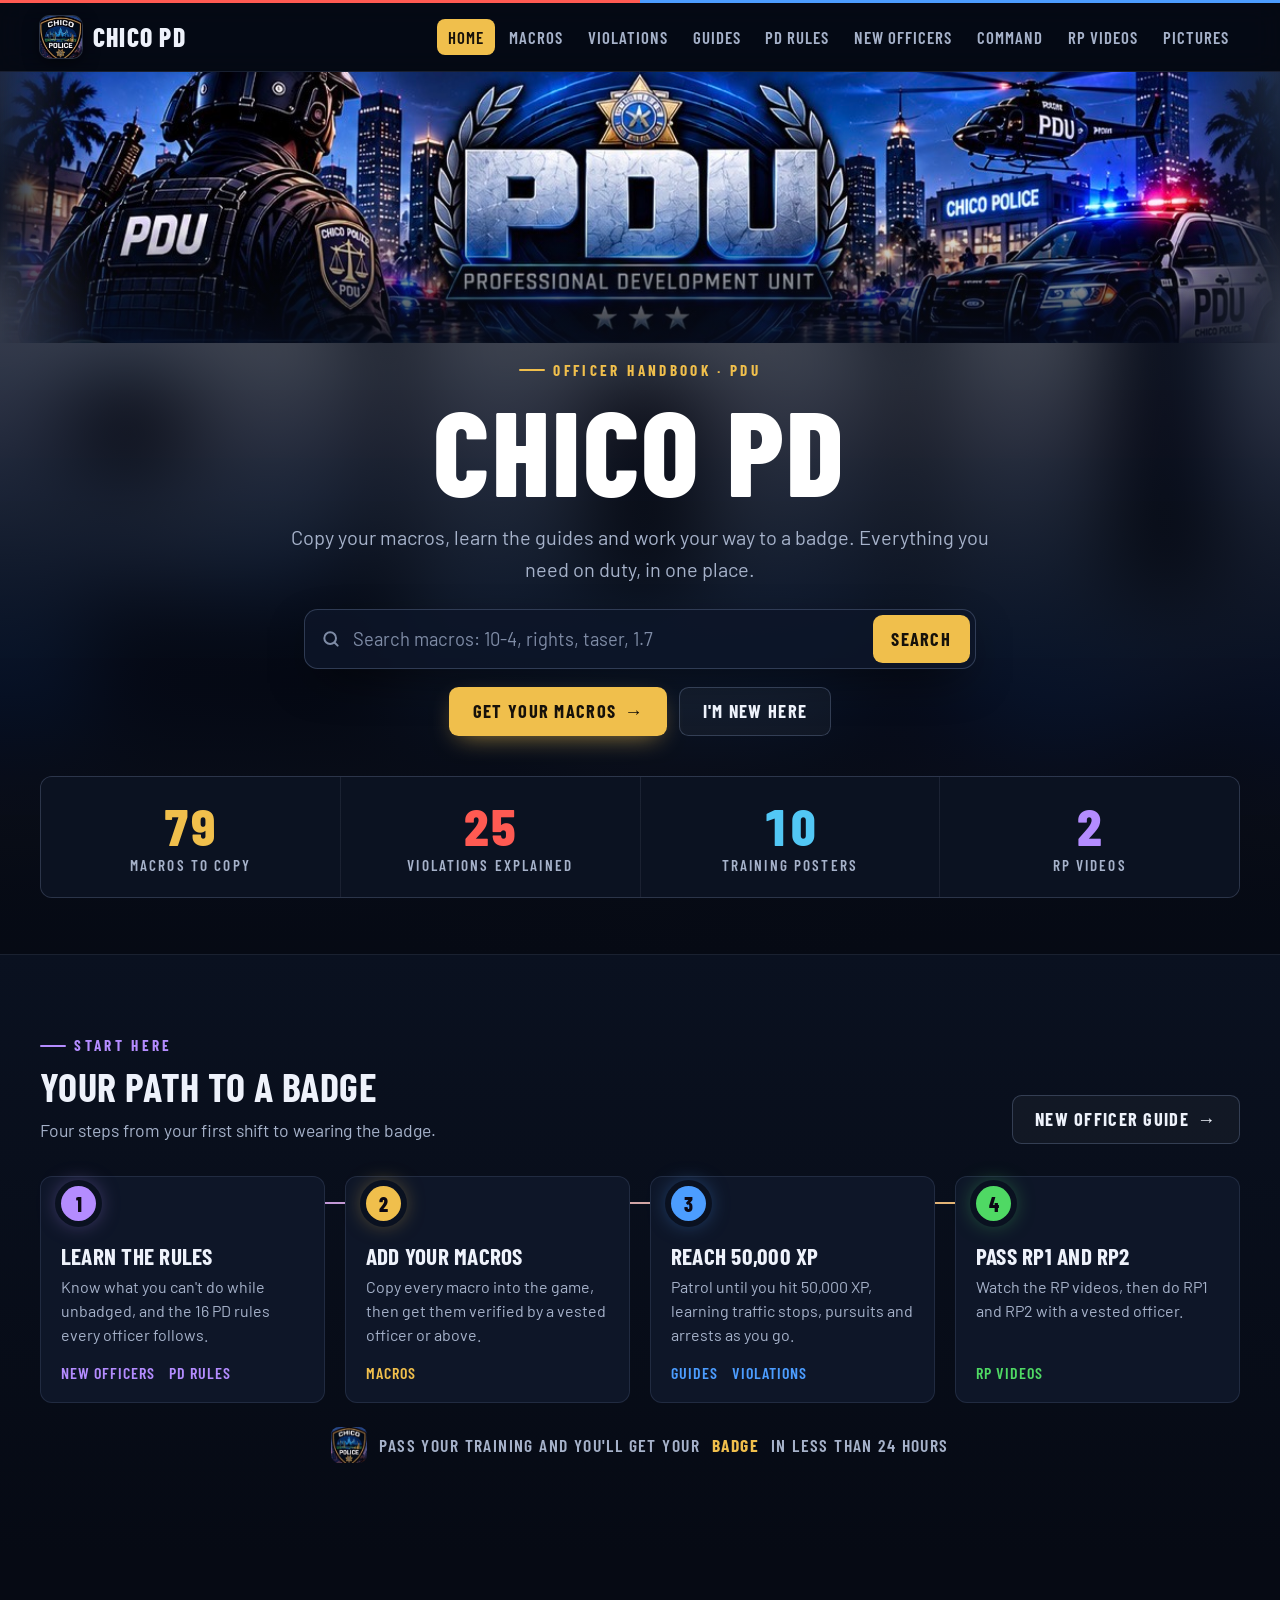
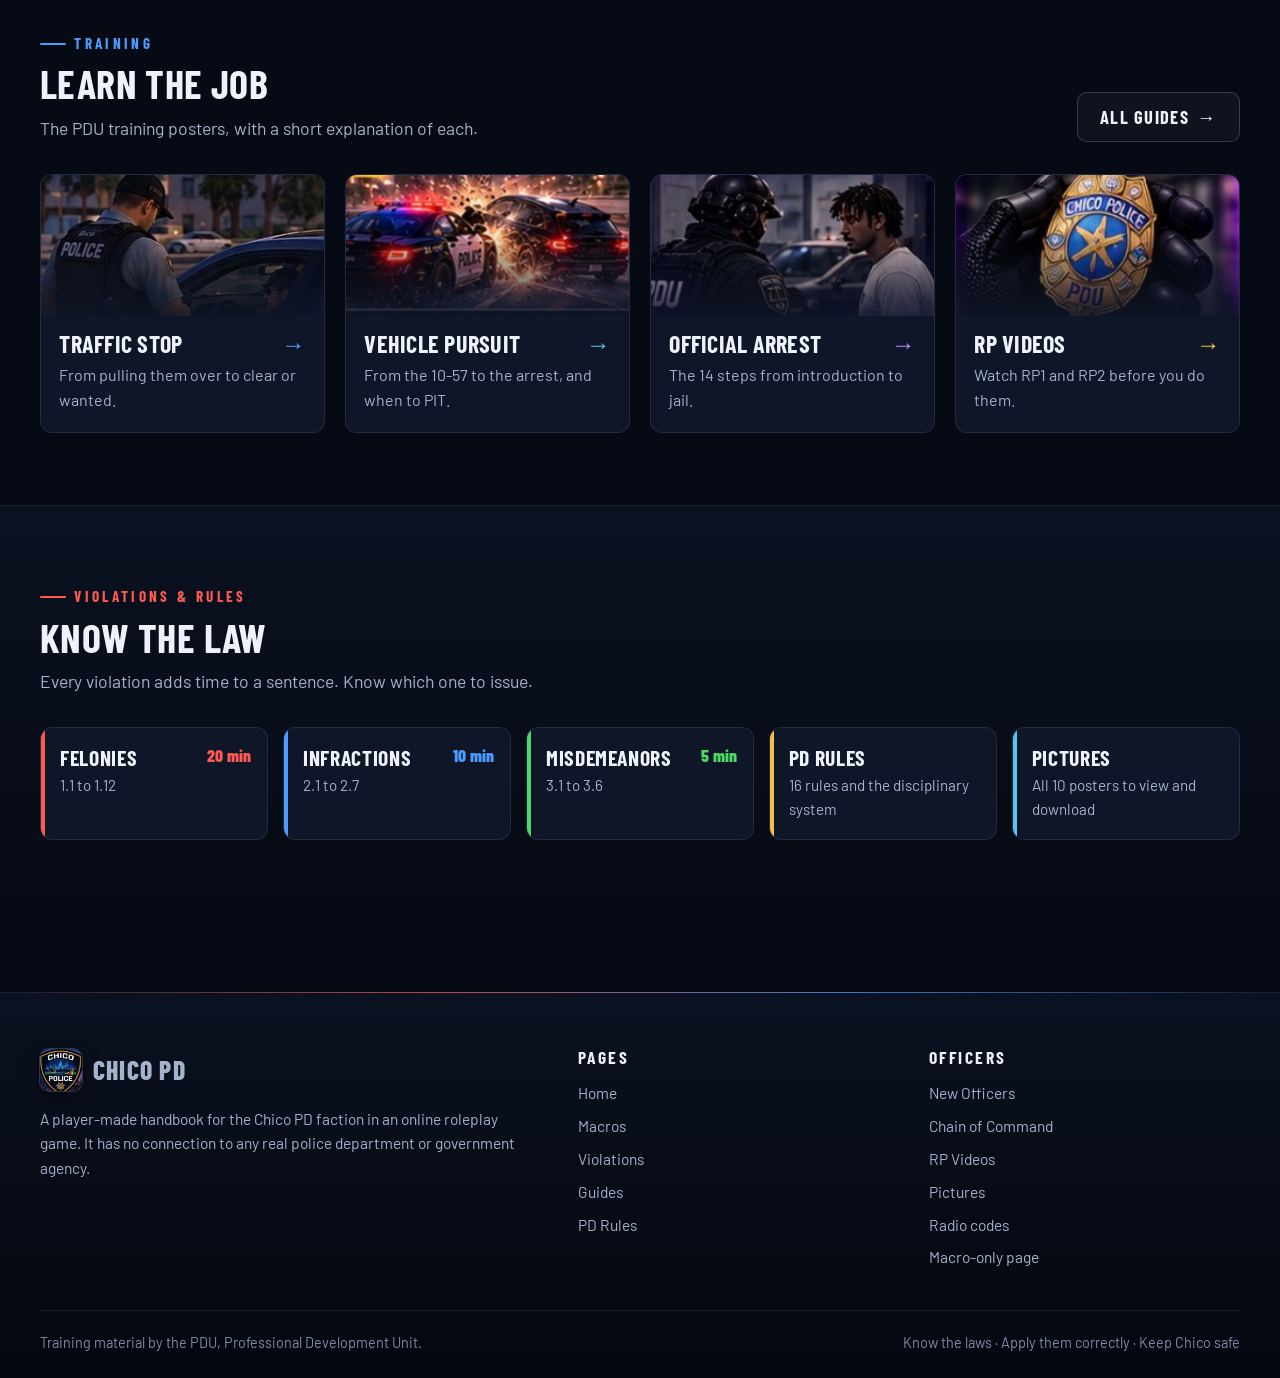
==== index.html @ 88c89824 "Remove totals box; version asset links" ====
<!doctype html>
<html lang="en">
<head>
<meta charset="utf-8">
<script>document.documentElement.className+=" js"</script>
<meta name="viewport" content="width=device-width,initial-scale=1,viewport-fit=cover">
<title>Chico PD</title>
<meta name="description" content="Macros, training posters and information for Chico PD roleplay officers.">
<meta name="theme-color" content="#070b16">
<link rel="icon" href="images/favicon.png">
<link rel="apple-touch-icon" href="images/apple-touch-icon.png">
<link rel="manifest" href="site.webmanifest">
<meta name="apple-mobile-web-app-title" content="Chico PD">
<meta name="format-detection" content="telephone=no">
<meta property="og:type" content="website">
<meta property="og:site_name" content="Chico PD">
<meta property="og:title" content="Chico PD">
<meta property="og:description" content="Macros, training posters and information for Chico PD roleplay officers.">
<meta property="og:url" content="https://chicopd123.github.io/">
<meta property="og:image" content="https://chicopd123.github.io/images/og.jpg">
<meta property="og:image:width" content="484">
<meta property="og:image:height" content="255">
<meta name="twitter:card" content="summary_large_image">
<link rel="preconnect" href="https://fonts.googleapis.com">
<link rel="preconnect" href="https://fonts.gstatic.com" crossorigin>
<link rel="stylesheet" href="https://fonts.googleapis.com/css2?family=Barlow+Condensed:wght@600;700;800&family=Barlow:wght@400;500;600&family=JetBrains+Mono:wght@500&display=swap">
<link rel="stylesheet" href="assets/style.css?v=202611250416">
</head>
<body>
<a class="skip" href="#main">Skip to content</a>
<header class="site-header">
  <div class="lightbar"></div>
  <div class="wrap header-row">
    <a class="brand" href="index.html"><img src="images/crops/badge.jpg" alt="" width="42" height="42">Chico PD</a>
    <button id="nav-toggle" type="button" aria-expanded="false" aria-controls="site-nav"><span class="burger" aria-hidden="true"></span>Menu</button>
    <nav id="site-nav" aria-label="Main"><a href="index.html" aria-current="page">Home</a><a href="macros.html">Macros</a><a href="violations.html">Violations</a><a href="guides.html">Guides</a><a href="rules.html">PD Rules</a><a href="new-officers.html">New Officers</a><a href="command.html">Command</a><a href="rp-videos.html">RP Videos</a><a href="gallery.html">Pictures</a></nav>
  </div>
</header>
<main id="main">
<section class="hero" aria-labelledby="hero-title">
  <div class="hero-ambient" aria-hidden="true"><img src="images/crops/hero.jpg" alt=""></div>
  <div class="hero-siren" aria-hidden="true"><span class="s-red"></span><span class="s-blue"></span></div>
  <div class="hero-banner"><img src="images/crops/hero.jpg" width="1206" height="255" alt="PDU, Professional Development Unit banner: an officer, a patrol car and the Chico Police station at night"></div>
  <div class="wrap hero-copy">
    <p class="eyebrow tone-gold">Officer handbook &middot; PDU</p>
    <h1 id="hero-title"><span class="shine">Chico PD</span></h1>
    <p class="lede">Copy your macros, learn the guides and work your way to a badge. Everything you need on duty, in one place.</p>
    <form class="hero-search" action="macros.html" method="get" role="search">
      <svg viewBox="0 0 24 24" fill="none" stroke="currentColor" stroke-width="2.4" stroke-linecap="round" aria-hidden="true"><circle cx="11" cy="11" r="7"/><path d="m20 20-3.5-3.5"/></svg>
      <label class="sr-only" for="home-search">Search macros</label>
      <input id="home-search" type="search" name="q" placeholder="Search macros: 10-4, rights, taser, 1.7">
      <button class="btn" type="submit">Search</button>
    </form>
    <div class="hero-actions"><a class="btn" href="macros.html">Get your macros <span class="arrow" aria-hidden="true">&rarr;</span></a><a class="btn btn-ghost" href="#path">I'm new here</a></div>
  </div>
  <div class="wrap">
    <div class="stats">
      <a class="stat tone-gold" href="macros.html"><strong data-count="79">79</strong><span>Macros to copy</span></a>
      <a class="stat tone-red" href="violations.html"><strong data-count="25">25</strong><span>Violations explained</span></a>
      <a class="stat tone-cyan" href="gallery.html"><strong data-count="10">10</strong><span>Training posters</span></a>
      <a class="stat tone-purple" href="rp-videos.html"><strong data-count="2">2</strong><span>RP videos</span></a>
    </div>
  </div>
</section>

<section class="band band-alt" id="path" aria-labelledby="path-title">
  <div class="wrap">
    <div class="section-head tone-purple">
      <div><p class="eyebrow">Start here</p><h2 id="path-title">Your path to a badge</h2><p>Four steps from your first shift to wearing the badge.</p></div>
      <a class="btn btn-ghost" href="new-officers.html">New officer guide <span class="arrow" aria-hidden="true">&rarr;</span></a>
    </div>
    <ol class="journey">
      <li class="journey-step tone-purple"><span class="journey-num">1</span><h3>Learn the rules</h3><p>Know what you can't do while unbadged, and the 16 PD rules every officer follows.</p><div class="journey-links"><a href="new-officers.html">New officers</a><a href="rules.html">PD rules</a></div></li>
      <li class="journey-step tone-gold"><span class="journey-num">2</span><h3>Add your macros</h3><p>Copy every macro into the game, then get them verified by a vested officer or above.</p><div class="journey-links"><a href="macros.html">Macros</a></div></li>
      <li class="journey-step tone-blue"><span class="journey-num">3</span><h3>Reach 50,000 XP</h3><p>Patrol until you hit 50,000 XP, learning traffic stops, pursuits and arrests as you go.</p><div class="journey-links"><a href="guides.html">Guides</a><a href="violations.html">Violations</a></div></li>
      <li class="journey-step tone-green"><span class="journey-num">4</span><h3>Pass RP1 and RP2</h3><p>Watch the RP videos, then do RP1 and RP2 with a vested officer.</p><div class="journey-links"><a href="rp-videos.html">RP videos</a></div></li>
    </ol>
    <p class="journey-end"><img src="images/crops/badge.jpg" alt="" width="36" height="36">Pass your training and you'll get your <strong>badge</strong> in less than 24 hours</p>
  </div>
</section>

<section class="band" aria-labelledby="learn">
  <div class="wrap">
    <div class="section-head tone-blue">
      <div><p class="eyebrow">Training</p><h2 id="learn">Learn the job</h2><p>The PDU training posters, with a short explanation of each.</p></div>
      <a class="btn btn-ghost" href="guides.html">All guides <span class="arrow" aria-hidden="true">&rarr;</span></a>
    </div>
    <div class="cards">
      <a class="card tone-blue" href="guides.html#traffic"><div class="card-img"><img src="images/crops/card-traffic.jpg" alt="" loading="lazy"></div><div class="card-body"><h3>Traffic Stop <span class="arrow" aria-hidden="true">&rarr;</span></h3><p>From pulling them over to clear or wanted.</p></div></a>
      <a class="card tone-cyan" href="guides.html#pursuit"><div class="card-img"><img src="images/crops/card-pursuit.jpg" alt="" loading="lazy"></div><div class="card-body"><h3>Vehicle Pursuit <span class="arrow" aria-hidden="true">&rarr;</span></h3><p>From the 10-57 to the arrest, and when to PIT.</p></div></a>
      <a class="card tone-purple" href="guides.html#arrest"><div class="card-img"><img src="images/crops/card-arrest.jpg" alt="" loading="lazy"></div><div class="card-body"><h3>Official Arrest <span class="arrow" aria-hidden="true">&rarr;</span></h3><p>The 14 steps from introduction to jail.</p></div></a>
      <a class="card tone-gold" href="rp-videos.html"><div class="card-img"><img src="images/crops/card-new.jpg" alt="" loading="lazy"></div><div class="card-body"><h3>RP Videos <span class="arrow" aria-hidden="true">&rarr;</span></h3><p>Watch RP1 and RP2 before you do them.</p></div></a>
    </div>
  </div>
</section>

<section class="band band-alt" aria-labelledby="law">
  <div class="wrap">
    <div class="section-head tone-red">
      <div><p class="eyebrow">Violations &amp; rules</p><h2 id="law">Know the law</h2><p>Every violation adds time to a sentence. Know which one to issue.</p></div>
    </div>
    <div class="tiles">
      <a class="tile tone-red" href="violations.html#felonies"><span class="time">20 min</span><strong>Felonies</strong><span>1.1 to 1.12</span></a>
      <a class="tile tone-blue" href="violations.html#infractions"><span class="time">10 min</span><strong>Infractions</strong><span>2.1 to 2.7</span></a>
      <a class="tile tone-green" href="violations.html#misdemeanors"><span class="time">5 min</span><strong>Misdemeanors</strong><span>3.1 to 3.6</span></a>
      <a class="tile tone-gold" href="rules.html"><strong>PD Rules</strong><span>16 rules and the disciplinary system</span></a>
      <a class="tile tone-cyan" href="gallery.html"><strong>Pictures</strong><span>All 10 posters to view and download</span></a>
    </div>
  </div>
</section>
</main>
<footer class="site-footer">
  <div class="wrap footer-grid">
    <div class="footer-brand">
      <a class="brand" href="index.html"><img src="images/crops/badge.jpg" alt="" width="42" height="42">Chico PD</a>
      <p>A player-made handbook for the Chico PD faction in an online roleplay game. It has no connection to any real police department or government agency.</p>
    </div>
    <nav aria-label="Footer">
      <h2>Pages</h2>
      <ul><li><a href="index.html">Home</a></li><li><a href="macros.html">Macros</a></li><li><a href="violations.html">Violations</a></li><li><a href="guides.html">Guides</a></li><li><a href="rules.html">PD Rules</a></li></ul>
    </nav>
    <div>
      <h2>Officers</h2>
      <ul><li><a href="new-officers.html">New Officers</a></li><li><a href="command.html">Chain of Command</a></li><li><a href="rp-videos.html">RP Videos</a></li><li><a href="gallery.html">Pictures</a></li><li><a href="macros.html#radio">Radio codes</a></li><li><a href="https://candid-cocada-e17edb.netlify.app" rel="noopener">Macro-only page</a></li></ul>
    </div>
  </div>
  <div class="wrap footer-base"><span>Training material by the PDU, Professional Development Unit.</span><span>Know the laws &middot; Apply them correctly &middot; Keep Chico safe</span></div>
</footer>

<dialog id="viewer" aria-labelledby="viewer-title">
  <div class="viewer-bar">
    <h2 id="viewer-title"></h2>
    <span id="viewer-pos"></span>
    <button class="vbtn" id="viewer-prev" type="button" aria-label="Previous picture">&larr;</button>
    <button class="vbtn" id="viewer-next" type="button" aria-label="Next picture">&rarr;</button>
    <a class="vbtn" id="viewer-save" download>Download</a>
    <button class="vbtn" id="viewer-close" type="button">Close</button>
  </div>
  <div class="viewer-scroll"><img id="viewer-img" alt=""></div>
</dialog>

<script src="assets/site.js?v=202611250416"></script>
</body>
</html>
---- assets/style.css ----
/* =====================================================================
   CHICO PD
   Colours follow the PDU posters:
   red = felony, blue = infraction, green = misdemeanor,
   purple = PDU training, gold = badge, cyan = radio.
   Everything is sized in rem, so the whole site scales up on 4K screens.
   ===================================================================== */
:root {
  --bg: #060a14;
  --bg-2: #0a1120;
  --panel: #0e1628;
  --panel-2: #142039;
  --line: rgba(150, 172, 215, .14);
  --line-2: rgba(150, 172, 215, .26);
  --text: #eef2fb;
  --muted: #a6b2ca;
  --dim: #7f8ca6;
  --gold: #f0bf4c;
  --red: #ff5a52;
  --blue: #4c9dff;
  --cyan: #52c7f5;
  --green: #4fd964;
  --purple: #b48cff;
  --tone: var(--gold);
  --r: .75rem;
  --r-sm: .5rem;
  --header-h: 4.25rem;
  --ease: cubic-bezier(.2, .7, .2, 1);
  --display: "Barlow Condensed", "Arial Narrow", Impact, sans-serif;
  --body: "Barlow", -apple-system, BlinkMacSystemFont, "Segoe UI", sans-serif;
  --mono: "JetBrains Mono", ui-monospace, SFMono-Regular, Menlo, monospace;
}

/* Scale the whole layout on big and 4K screens. */
html { font-size: 100%; }
@media (min-width: 1800px) { html { font-size: 112.5%; } }
@media (min-width: 2200px) { html { font-size: 131.25%; } }
@media (min-width: 2800px) { html { font-size: 162.5%; } }
@media (min-width: 3400px) { html { font-size: 187.5%; } }

*, *::before, *::after { box-sizing: border-box; -webkit-tap-highlight-color: transparent; }
html { scroll-behavior: smooth; scroll-padding-top: calc(var(--header-h) + 1rem); -webkit-text-size-adjust: 100%; }
body { margin: 0; overflow-x: clip; background: var(--bg); color: var(--text); font: 400 1.0625rem/1.6 var(--body); -webkit-font-smoothing: antialiased; }
img, video { display: block; max-width: 100%; height: auto; }
a { color: var(--cyan); text-underline-offset: .18em; }
a:hover { color: #8adcff; }
[hidden] { display: none !important; }
:focus-visible { outline: 2px solid var(--gold); outline-offset: 3px; border-radius: 4px; }
::selection { background: rgba(240, 191, 76, .35); }

h1, h2, h3 { font-family: var(--display); line-height: 1.02; margin: 0; letter-spacing: .01em; text-wrap: balance; }
h1 { font-size: clamp(3rem, 7vw, 5.25rem); font-weight: 800; text-transform: uppercase; }
h2 { font-size: clamp(1.8rem, 3.4vw, 2.5rem); font-weight: 700; text-transform: uppercase; }
h3 { font-size: 1.3rem; font-weight: 700; }
p { margin: 0 0 1em; }
strong { font-weight: 600; color: var(--text); }

.skip { position: absolute; left: -999px; top: .5rem; z-index: 100; background: var(--gold); color: #111; padding: .5rem .9rem; border-radius: .4rem; }
.skip:focus { left: .5rem; }
.wrap { width: min(75rem, 100% - 2.5rem); margin-inline: auto; }
.sr-only { position: absolute; width: 1px; height: 1px; overflow: hidden; clip-path: inset(50%); white-space: nowrap; }

.tone-red { --tone: var(--red); } .tone-blue { --tone: var(--blue); } .tone-green { --tone: var(--green); }
.tone-gold { --tone: var(--gold); } .tone-cyan { --tone: var(--cyan); } .tone-purple { --tone: var(--purple); }

.eyebrow { display: inline-flex; align-items: center; gap: .55rem; margin: 0 0 .75rem; color: var(--tone); font: 700 .95rem/1 var(--display); letter-spacing: .22em; text-transform: uppercase; }
.eyebrow::before { content: ""; width: 1.6rem; height: 2px; background: currentColor; border-radius: 2px; }

/* ---------------------------------------------------------------- Header */
.lightbar { height: 3px; background: linear-gradient(90deg, var(--red) 0 25%, var(--blue) 25% 50%, var(--red) 50% 75%, var(--blue) 75%); background-size: 200% 100%; animation: lightbar 2.4s linear infinite; }
@keyframes lightbar { to { background-position: -200% 0; } }

.site-header { position: sticky; top: 0; z-index: 40; background: rgba(6, 10, 20, .78); -webkit-backdrop-filter: blur(14px) saturate(1.4); backdrop-filter: blur(14px) saturate(1.4); border-bottom: 1px solid var(--line); transition: box-shadow .3s var(--ease), background .3s; }
.site-header.is-scrolled { background: rgba(6, 10, 20, .92); box-shadow: 0 .75rem 2rem rgba(0, 0, 0, .45); }
.header-row { display: flex; align-items: center; gap: 1rem; height: var(--header-h); }
.brand { display: flex; align-items: center; gap: .7rem; color: var(--text); text-decoration: none; font: 800 1.6rem/1 var(--display); letter-spacing: .05em; text-transform: uppercase; white-space: nowrap; }
.brand:hover { color: var(--text); }
.brand img { width: 2.6rem; height: 2.6rem; object-fit: cover; border-radius: .6rem; box-shadow: 0 0 0 1px var(--line-2), 0 .3rem 1rem rgba(0, 0, 0, .5); transition: transform .4s var(--ease); }
.brand:hover img { transform: rotate(-6deg) scale(1.06); }

#site-nav { margin-left: auto; display: flex; gap: .15rem; }
#site-nav a { position: relative; color: var(--muted); text-decoration: none; padding: .6rem .7rem; border-radius: .5rem; font: 600 1.05rem/1 var(--display); letter-spacing: .06em; text-transform: uppercase; transition: color .2s, background .2s; }
#site-nav a::after { content: ""; position: absolute; left: .7rem; right: .7rem; bottom: .2rem; height: 2px; border-radius: 2px; background: var(--gold); transform: scaleX(0); transition: transform .3s var(--ease); }
#site-nav a:hover { color: var(--text); }
#site-nav a:hover::after { transform: scaleX(1); }
#site-nav a[aria-current="page"] { color: #16110a; background: var(--gold); }
#site-nav a[aria-current="page"]::after { display: none; }

#nav-toggle { display: none; margin-left: auto; align-items: center; gap: .55rem; min-height: 2.75rem; padding: 0 .9rem; background: var(--panel); color: var(--text); border: 1px solid var(--line-2); border-radius: .55rem; font: 700 1rem var(--display); letter-spacing: .08em; text-transform: uppercase; cursor: pointer; }
.burger { position: relative; width: 1.1rem; height: 2px; background: currentColor; border-radius: 2px; transition: background .2s; }
.burger::before, .burger::after { content: ""; position: absolute; left: 0; width: 100%; height: 2px; background: currentColor; border-radius: 2px; transition: transform .3s var(--ease); }
.burger::before { transform: translateY(-.35rem); }
.burger::after { transform: translateY(.35rem); }
#nav-toggle[aria-expanded="true"] .burger { background: transparent; }
#nav-toggle[aria-expanded="true"] .burger::before { transform: rotate(45deg); }
#nav-toggle[aria-expanded="true"] .burger::after { transform: rotate(-45deg); }

@media (max-width: 64em) {
  #nav-toggle { display: inline-flex; }
  #site-nav { position: absolute; inset: 100% 0 auto; flex-direction: column; gap: .1rem; padding: .5rem 1.25rem 1rem; background: rgba(8, 13, 25, .98); border-bottom: 1px solid var(--line); clip-path: inset(0 0 100% 0); visibility: hidden; transition: clip-path .35s var(--ease), visibility 0s .35s; }
  #site-nav.is-open { clip-path: inset(0); visibility: visible; transition: clip-path .35s var(--ease); }
  #site-nav a { padding: .85rem .75rem; font-size: 1.2rem; }
  #site-nav a::after { display: none; }
}

/* ---------------------------------------------------------------- Buttons + inputs */
.btn { display: inline-flex; align-items: center; justify-content: center; gap: .5rem; min-height: 3.1rem; padding: 0 1.4rem; border: 1px solid transparent; border-radius: .6rem; background: var(--gold); color: #16110a; font: 700 1.15rem/1 var(--display); letter-spacing: .07em; text-transform: uppercase; text-decoration: none; cursor: pointer; box-shadow: 0 .5rem 1.6rem -.6rem rgba(240, 191, 76, .7); transition: transform .2s var(--ease), box-shadow .2s, background .2s; }
.btn:hover { color: #16110a; background: #ffd06a; transform: translateY(-2px); box-shadow: 0 .8rem 2rem -.6rem rgba(240, 191, 76, .85); }
.btn:active { transform: translateY(0); }
.btn-ghost { background: rgba(255, 255, 255, .04); color: var(--text); border-color: var(--line-2); box-shadow: none; }
.btn-ghost:hover { background: rgba(255, 255, 255, .09); color: var(--text); box-shadow: none; }
.btn .arrow { transition: transform .25s var(--ease); }
.btn:hover .arrow { transform: translateX(3px); }

input[type="search"], input[type="text"] { width: 100%; min-height: 3.1rem; padding: .65rem 1rem; font: 400 1.0625rem var(--body); color: var(--text); background: var(--panel); border: 1px solid var(--line-2); border-radius: .6rem; transition: border-color .2s, box-shadow .2s, background .2s; }
input[type="search"]:focus, input[type="text"]:focus { outline: none; border-color: var(--gold); background: var(--panel-2); box-shadow: 0 0 0 4px rgba(240, 191, 76, .16); }
input::placeholder { color: var(--dim); }

/* ---------------------------------------------------------------- Home hero */
.hero { position: relative; isolation: isolate; overflow: hidden; padding-bottom: 3.5rem; }
.hero-ambient { position: absolute; inset: -10%; z-index: -2; opacity: .55; }
.hero-ambient img { width: 100%; height: 100%; object-fit: cover; filter: blur(40px) saturate(1.3); transform: scale(1.1); }
.hero::before { content: ""; position: absolute; inset: 0; z-index: -1; background: linear-gradient(180deg, rgba(6, 10, 20, .2) 0%, rgba(6, 10, 20, .65) 45%, var(--bg) 100%); }
.hero-siren { position: absolute; inset: 0; z-index: -1; pointer-events: none; }
.hero-siren span { position: absolute; top: -10%; width: 45vw; height: 70%; border-radius: 50%; filter: blur(70px); opacity: .0; }
.hero-siren .s-red { left: -12vw; background: var(--red); animation: siren 3.2s ease-in-out infinite; }
.hero-siren .s-blue { right: -12vw; background: var(--blue); animation: siren 3.2s ease-in-out 1.6s infinite; }
@keyframes siren { 0%, 100% { opacity: .05; } 40% { opacity: .42; } }

.hero-banner { position: relative; width: min(100%, 1800px); margin: 0 auto; overflow: hidden; -webkit-mask-image: linear-gradient(90deg, transparent, #000 8%, #000 92%, transparent), linear-gradient(transparent 0, #000 0); mask-image: linear-gradient(90deg, transparent, #000 8%, #000 92%, transparent); }
.hero-banner img { width: 100%; min-height: 9rem; object-fit: cover; animation: kenburns 24s ease-in-out infinite alternate; }
.hero-banner::after { content: ""; position: absolute; inset: auto 0 0; height: 45%; background: linear-gradient(transparent, rgba(6, 10, 20, .9)); }
@keyframes kenburns { from { transform: scale(1); } to { transform: scale(1.07) translateY(-1.5%); } }

.hero-copy { position: relative; display: grid; justify-items: center; gap: 1.1rem; margin-top: 1.25rem; text-align: center; }
.hero-copy .eyebrow { margin: 0; }
.hero h1 { font-size: clamp(3.6rem, 10vw, 7.5rem); letter-spacing: .02em; line-height: .9; }
.shine { background: linear-gradient(100deg, #fff 0%, #fff 40%, #ffe7a6 48%, #fff 56%, #fff 100%); background-size: 250% 100%; background-position: 100% 0; -webkit-background-clip: text; background-clip: text; color: transparent; animation: shine 3.5s var(--ease) .6s 1 both; }
@keyframes shine { from { background-position: 100% 0; } to { background-position: -50% 0; } }
.hero .lede { max-width: 36em; margin: 0; color: var(--muted); font-size: 1.25rem; }

.hero-search { position: relative; width: min(42rem, 100%); margin-top: .4rem; }
.hero-search svg { position: absolute; left: 1.05rem; top: 1.875rem; width: 1.25rem; height: 1.25rem; transform: translateY(-50%); color: var(--dim); pointer-events: none; }
.hero-search input { min-height: 3.75rem; padding-left: 3rem; padding-right: 8.5rem; font-size: 1.15rem; border-radius: .85rem; background: rgba(14, 22, 40, .85); box-shadow: 0 1rem 3rem -1rem rgba(0, 0, 0, .8); }
.hero-search .btn { position: absolute; right: .4rem; top: .4rem; bottom: .4rem; min-height: 0; padding: 0 1.1rem; box-shadow: none; }
.hero-search .btn:hover { transform: none; }
.hero-actions { display: flex; flex-wrap: wrap; justify-content: center; gap: .75rem; }

/* Staggered entrance for the hero */
.hero-copy > * { animation: rise .9s var(--ease) both; }
.hero-copy > *:nth-child(2) { animation-delay: .08s; }
.hero-copy > *:nth-child(3) { animation-delay: .16s; }
.hero-copy > *:nth-child(4) { animation-delay: .24s; }
.hero-copy > *:nth-child(5) { animation-delay: .32s; }
@keyframes rise { from { opacity: 0; transform: translateY(1.2rem); } to { opacity: 1; transform: none; } }

/* ---------------------------------------------------------------- Stats */
.stats { display: grid; grid-template-columns: repeat(4, minmax(0, 1fr)); gap: 1px; margin-top: 2.5rem; background: var(--line); border: 1px solid var(--line); border-radius: var(--r); overflow: hidden; }
.stat { display: block; padding: 1.4rem 1rem; background: rgba(10, 17, 32, .92); text-align: center; text-decoration: none; color: var(--text); transition: background .25s; }
.stat:hover { background: var(--panel-2); color: var(--text); }
.stat strong { display: block; color: var(--tone); font: 800 clamp(2.4rem, 5vw, 3.2rem)/1 var(--display); font-variant-numeric: tabular-nums; }
.stat span { display: block; margin-top: .35rem; color: var(--muted); font: 600 .95rem/1.2 var(--display); letter-spacing: .14em; text-transform: uppercase; }
@media (max-width: 40em) { .stats { grid-template-columns: repeat(2, minmax(0, 1fr)); } }

/* ---------------------------------------------------------------- Sections */
.band { padding: 4.5rem 0; }
.band-alt { position: relative; background: linear-gradient(180deg, var(--bg-2), var(--bg)); border-top: 1px solid var(--line); }
.section-head { display: flex; flex-wrap: wrap; align-items: end; justify-content: space-between; gap: .75rem 2rem; margin-bottom: 2rem; }
.section-head > div { max-width: 40rem; }
.section-head h2 { margin: 0; }
.section-head p:not(.eyebrow) { margin: .6rem 0 0; color: var(--muted); font-size: 1.1rem; }
.band-head { display: flex; flex-wrap: wrap; align-items: baseline; justify-content: space-between; gap: .4rem 1.25rem; margin-bottom: 1.25rem; }
.band-head p { margin: 0; color: var(--muted); }

/* Page header band, used on every page except Home */
.page-head { position: relative; isolation: isolate; padding: 3.5rem 0 2.25rem; }
.page-head::before { content: ""; position: absolute; z-index: -1; inset: 0 calc(50% - 50vw); background:
  radial-gradient(60rem 18rem at 12% 0%, color-mix(in srgb, var(--tone) 22%, transparent), transparent 70%),
  radial-gradient(40rem 16rem at 95% 10%, rgba(76, 157, 255, .12), transparent 70%),
  linear-gradient(180deg, var(--bg-2), var(--bg));
  border-bottom: 1px solid var(--line); }
.page-head::after { content: ""; position: absolute; z-index: -1; inset: 0 calc(50% - 50vw); opacity: .35; background-image: linear-gradient(var(--line) 1px, transparent 1px), linear-gradient(90deg, var(--line) 1px, transparent 1px); background-size: 3rem 3rem; -webkit-mask-image: linear-gradient(180deg, #000, transparent 85%); mask-image: linear-gradient(180deg, #000, transparent 85%); }
.page-head h1 { font-size: clamp(2.8rem, 6.5vw, 4.6rem); margin-bottom: .6rem; animation: rise .8s var(--ease) both; }
.page-head .eyebrow { animation: rise .8s var(--ease) both; }
.page-head > p:not(.eyebrow) { color: var(--muted); max-width: 42em; margin: 0; font-size: 1.15rem; animation: rise .8s var(--ease) .1s both; }

/* ---------------------------------------------------------------- Badge journey */
.journey { list-style: none; display: grid; grid-template-columns: repeat(4, minmax(0, 1fr)); gap: 1.25rem; margin: 0; padding: 0; counter-reset: step; position: relative; }
.journey::before { content: ""; position: absolute; top: 1.6rem; left: 2rem; right: 2rem; height: 2px; background: linear-gradient(90deg, var(--purple), var(--gold)); transform-origin: left; transform: scaleX(var(--line-progress, 1)); transition: transform 1.4s var(--ease) .2s; }
.journey-step { position: relative; display: flex; flex-direction: column; padding: 4.25rem 1.25rem 1.25rem; background: var(--panel); border: 1px solid var(--line); border-radius: var(--r); transition: border-color .3s, transform .3s var(--ease), box-shadow .3s; }
.journey-step:hover { border-color: color-mix(in srgb, var(--tone) 60%, transparent); transform: translateY(-4px); box-shadow: 0 1.2rem 2.5rem -1.2rem color-mix(in srgb, var(--tone) 45%, transparent); }
.journey-num { position: absolute; top: .55rem; left: 1.25rem; width: 2.2rem; height: 2.2rem; display: grid; place-items: center; border-radius: 50%; background: var(--tone); color: #0c0814; font: 800 1.25rem/1 var(--display); box-shadow: 0 0 0 6px var(--bg-2), 0 0 1.4rem color-mix(in srgb, var(--tone) 60%, transparent); }
.journey-step h3 { font-size: 1.45rem; text-transform: uppercase; margin-bottom: .4rem; }
.journey-step p { margin: 0 0 1rem; color: var(--muted); font-size: 1rem; line-height: 1.5; }
.journey-links { margin-top: auto; display: flex; flex-wrap: wrap; gap: .4rem .9rem; font: 600 1rem var(--display); letter-spacing: .06em; text-transform: uppercase; }
.journey-links a { color: var(--tone); text-decoration: none; }
.journey-links a:hover { text-decoration: underline; }
.journey-end { display: flex; align-items: center; justify-content: center; gap: .75rem; margin-top: 1.5rem; color: var(--muted); font: 600 1.1rem var(--display); letter-spacing: .08em; text-transform: uppercase; }
.journey-end img { width: 2.25rem; height: 2.25rem; border-radius: .5rem; }
.journey-end strong { color: var(--gold); font-weight: 700; }
@media (max-width: 60em) {
  .journey { grid-template-columns: repeat(2, minmax(0, 1fr)); }
  .journey::before { display: none; }
}
@media (max-width: 34em) { .journey { grid-template-columns: minmax(0, 1fr); } }

/* ---------------------------------------------------------------- Cards + tiles */
.cards { display: grid; gap: 1.25rem; grid-template-columns: repeat(auto-fit, minmax(16rem, 1fr)); }
.card { position: relative; display: flex; flex-direction: column; background: var(--panel); border: 1px solid var(--line); border-radius: var(--r); overflow: hidden; color: var(--text); text-decoration: none; transition: border-color .3s, transform .35s var(--ease), box-shadow .35s; }
.card:hover { color: var(--text); border-color: color-mix(in srgb, var(--tone) 70%, transparent); transform: translateY(-6px); box-shadow: 0 1.5rem 3rem -1.5rem color-mix(in srgb, var(--tone) 55%, transparent); }
.card-img { position: relative; overflow: hidden; aspect-ratio: 2 / 1; }
.card img { width: 100%; height: 100%; object-fit: cover; transition: transform .8s var(--ease); }
.card:hover img { transform: scale(1.08); }
.card-img::after { content: ""; position: absolute; inset: 0; background: linear-gradient(180deg, transparent 40%, rgba(14, 22, 40, .85)); }
.card-body { padding: 1rem 1.15rem 1.2rem; }
.card h3 { display: flex; align-items: center; justify-content: space-between; gap: .5rem; font-size: 1.5rem; text-transform: uppercase; margin-bottom: .3rem; }
.card h3 .arrow { color: var(--tone); transition: transform .3s var(--ease); }
.card:hover h3 .arrow { transform: translateX(4px); }
.card p { margin: 0; font-size: 1rem; color: var(--muted); }
.card::before { content: ""; position: absolute; z-index: 2; inset: 0 0 auto; height: 3px; background: var(--tone); transform: scaleX(0); transform-origin: left; transition: transform .45s var(--ease); }
.card:hover::before { transform: scaleX(1); }

.tiles { display: grid; gap: .9rem; grid-template-columns: repeat(auto-fit, minmax(13rem, 1fr)); }
.tile { position: relative; display: block; padding: 1.1rem 1.2rem; background: var(--panel); border: 1px solid var(--line); border-radius: var(--r); color: var(--text); text-decoration: none; overflow: hidden; transition: border-color .25s, transform .3s var(--ease), background .25s; }
.tile::before { content: ""; position: absolute; inset: 0 auto 0 0; width: 4px; background: var(--tone); transition: width .35s var(--ease); }
.tile:hover { color: var(--text); background: var(--panel-2); border-color: color-mix(in srgb, var(--tone) 45%, transparent); transform: translateY(-3px); }
.tile:hover::before { width: 6px; }
.tile strong { display: block; font: 700 1.35rem/1.1 var(--display); text-transform: uppercase; letter-spacing: .03em; }
.tile span { display: block; margin-top: .2rem; font-size: .95rem; color: var(--muted); }
.tile .time { position: absolute; right: 1rem; top: 1rem; color: var(--tone); font: 800 1.1rem/1 var(--display); }

/* ---------------------------------------------------------------- Macros */
.details-wrap { margin: 1.6rem 0 0; background: rgba(14, 22, 40, .7); border: 1px solid var(--line); border-radius: var(--r); animation: rise .8s var(--ease) .18s both; }
.details-wrap summary { display: flex; flex-wrap: wrap; align-items: center; gap: .25rem 1rem; min-height: 3.25rem; padding: .7rem 2.75rem .7rem 1.25rem; position: relative; cursor: pointer; list-style: none; }
.details-wrap summary::-webkit-details-marker { display: none; }
.details-wrap summary::after { content: ""; position: absolute; right: 1.25rem; top: 50%; width: .55rem; height: .55rem; border-right: 2px solid var(--muted); border-bottom: 2px solid var(--muted); transform: translateY(-70%) rotate(45deg); transition: transform .3s var(--ease); }
.details-wrap[open] summary::after { transform: translateY(-30%) rotate(-135deg); }
.details-title { color: var(--text); font: 700 1.1rem var(--display); letter-spacing: .1em; text-transform: uppercase; }
.details-sum { color: var(--dim); font-size: .92rem; }
.details-sum.is-set { color: var(--chat-me); }
.details { display: grid; grid-template-columns: repeat(auto-fit, minmax(13rem, 1fr)); gap: .9rem 1.1rem; margin: 0; padding: 0 1.25rem 1.15rem; border: 0; }
.details label { display: grid; gap: .3rem; font-size: .92rem; color: var(--muted); }
.details input { background: var(--bg); }
.hint { grid-column: 1 / -1; font-size: .9rem; color: var(--dim); margin: 0; }

.toolbar { position: sticky; top: calc(var(--header-h) + 4px); z-index: 30; padding: .8rem 0 .2rem; background: rgba(6, 10, 20, .86); -webkit-backdrop-filter: blur(14px); backdrop-filter: blur(14px); border-bottom: 1px solid var(--line); }
.toolbar-row { position: relative; display: flex; align-items: center; gap: .9rem; }
.toolbar-row::before { content: ""; position: absolute; left: 1rem; top: 50%; width: 1.1rem; height: 1.1rem; transform: translateY(-50%); background: var(--dim); -webkit-mask: var(--icon-search) center / contain no-repeat; mask: var(--icon-search) center / contain no-repeat; pointer-events: none; }
.toolbar-row input { padding-left: 2.7rem; }
:root { --icon-search: url("data:image/svg+xml,%3Csvg xmlns='http://www.w3.org/2000/svg' viewBox='0 0 24 24' fill='none' stroke='black' stroke-width='2.4' stroke-linecap='round'%3E%3Ccircle cx='11' cy='11' r='7'/%3E%3Cpath d='m20 20-3.5-3.5'/%3E%3C/svg%3E"); }
#result-count { flex: none; min-width: 5.5rem; text-align: right; color: var(--muted); font: 600 1rem var(--display); letter-spacing: .08em; text-transform: uppercase; }
.chips { display: flex; gap: .45rem; overflow-x: auto; padding: .7rem 0 .6rem; scrollbar-width: none; }
.chips::-webkit-scrollbar { display: none; }
.chip { flex: none; display: inline-flex; align-items: center; gap: .45rem; padding: .5rem .85rem; border: 1px solid var(--line-2); border-radius: 99px; color: var(--text); background: var(--panel); text-decoration: none; font: 600 1rem/1 var(--display); letter-spacing: .06em; text-transform: uppercase; transition: border-color .2s, color .2s, background .2s; }
.chip::before { content: ""; width: .5rem; height: .5rem; border-radius: 50%; background: var(--tone); box-shadow: 0 0 .6rem var(--tone); }
.chip:hover { color: var(--text); border-color: var(--tone); }
.chip.is-active { color: #0b0f19; background: var(--tone); border-color: var(--tone); }
.chip.is-active::before { background: #0b0f19; box-shadow: none; }

.macro-group { padding-top: 2.75rem; }
.group-head { display: flex; align-items: center; gap: .9rem; margin-bottom: 1rem; }
.group-head h2 { color: var(--text); font-size: clamp(1.55rem, 3vw, 2.1rem); }
.group-head::before { content: ""; width: .3rem; align-self: stretch; border-radius: 3px; background: var(--tone); box-shadow: 0 0 1rem var(--tone); }
.group-count { margin-left: auto; padding: .25rem .65rem; border-radius: 99px; background: color-mix(in srgb, var(--tone) 16%, transparent); color: var(--tone); font: 700 .95rem/1.2 var(--display); letter-spacing: .06em; }
.group-blurb { color: var(--muted); margin: -.4rem 0 1rem; }

.macro { display: grid; grid-template-columns: minmax(0, 1fr) 6.25rem; gap: .5rem; margin-bottom: .5rem; }
.macro-body { position: relative; padding: .8rem 1rem .8rem 1.15rem; background: var(--panel); border: 1px solid var(--line); border-radius: var(--r-sm); min-width: 0; transition: border-color .2s, background .2s; }
.macro-body::before { content: ""; position: absolute; left: 0; top: .6rem; bottom: .6rem; width: 3px; border-radius: 0 3px 3px 0; background: var(--tone, var(--gold)); opacity: .55; transition: opacity .2s; }
.macro:hover .macro-body { border-color: var(--line-2); background: var(--panel-2); }
.macro:hover .macro-body::before { opacity: 1; }
code { font: 500 .9rem/1.55 var(--mono); overflow-wrap: anywhere; white-space: pre-wrap; user-select: all; -webkit-user-select: all; color: #dfe6f5; }
/* Macro text uses the same colours as the in-game chat (measured from the RP videos). */
:root { --chat-me: #6cb393; --chat-do: #d94aa9; --chat-flobby: #3396d4; }
.chat-me { color: var(--chat-me); } .chat-do { color: var(--chat-do); } .chat-flobby { color: var(--chat-flobby); }
.cmd { font-weight: 700; color: #fff; }
.code-tag, .mins { font-weight: 700; }
.page-head > p.chat-key { display: flex; flex-wrap: wrap; align-items: center; gap: .4rem 1.1rem; margin-top: 1rem; color: var(--dim); font-size: .95rem; animation: rise .8s var(--ease) .14s both; }
.chat-key code { font-weight: 700; user-select: none; }
.macro-note { margin: .3rem 0 0; font-size: .92rem; line-height: 1.4; color: var(--muted); }
.copy { position: relative; overflow: hidden; display: inline-flex; align-items: center; justify-content: center; gap: .4rem; min-height: 3rem; border: 1px solid rgba(255, 255, 255, .08); border-radius: var(--r-sm); background: linear-gradient(180deg, #3a83ff, #2563eb); color: #fff; font: 700 1.1rem/1 var(--display); letter-spacing: .07em; text-transform: uppercase; cursor: pointer; touch-action: manipulation; box-shadow: 0 .4rem 1.2rem -.5rem rgba(58, 131, 255, .8); transition: transform .15s var(--ease), box-shadow .2s, background .2s; }
.copy:hover { transform: translateY(-1px); box-shadow: 0 .6rem 1.4rem -.5rem rgba(58, 131, 255, 1); }
.copy:active { transform: scale(.96); }
.copy svg { width: 1rem; height: 1rem; }
.copy.is-ok { background: linear-gradient(180deg, #2fbf5b, #17863a); box-shadow: 0 .4rem 1.2rem -.5rem rgba(47, 191, 91, .9); animation: pop .35s var(--ease); }
@keyframes pop { 0% { transform: scale(.92); } 60% { transform: scale(1.05); } 100% { transform: scale(1); } }
.copy .ripple { position: absolute; width: 10px; height: 10px; border-radius: 50%; background: rgba(255, 255, 255, .55); transform: translate(-50%, -50%) scale(0); animation: ripple .6s ease-out forwards; pointer-events: none; }
@keyframes ripple { to { transform: translate(-50%, -50%) scale(18); opacity: 0; } }
.copy-buffer { position: fixed; top: 0; left: 0; width: 1px; height: 1px; padding: 0; border: 0; opacity: 0; font-size: 16px; z-index: -1; }
.no-results { padding: 3.5rem 1rem; text-align: center; color: var(--muted); font-size: 1.1rem; }

/* Toast shown after copying */
.toast { position: fixed; left: 50%; bottom: 1.5rem; z-index: 60; display: flex; align-items: center; gap: .6rem; max-width: min(34rem, 100% - 2rem); padding: .75rem 1.1rem; background: rgba(16, 26, 46, .96); border: 1px solid rgba(79, 217, 100, .45); border-radius: .75rem; box-shadow: 0 1rem 2.5rem rgba(0, 0, 0, .55); color: var(--text); font-size: .98rem; transform: translate(-50%, 160%); transition: transform .45s var(--ease); pointer-events: none; }
.toast.is-on { transform: translate(-50%, 0); }
.toast-dot { flex: none; width: 1.4rem; height: 1.4rem; display: grid; place-items: center; border-radius: 50%; background: var(--green); color: #062110; font-weight: 800; font-size: .85rem; }
.toast code { overflow: hidden; text-overflow: ellipsis; white-space: nowrap; user-select: none; color: var(--muted); font-size: .82rem; }

/* ---------------------------------------------------------------- Macros page: calm colours
   Only the in-game chat colours are used here (blue /flobby, green /me, pink /do). */
.tone-flobby { --tone: var(--chat-flobby); }
#macro-list .macro-group { --tone: #8b97b0; }
#macro-list .group-head::before { background: var(--line-2); box-shadow: none; }
#macro-list .group-count { background: rgba(255, 255, 255, .06); color: var(--muted); }
.macro-body[data-chat="me"]::before { background: var(--chat-me); }
.macro-body[data-chat="do"]::before { background: var(--chat-do); }
.macro-body[data-chat="flobby"]::before { background: var(--chat-flobby); }
.chips .chip::before { display: none; }
.chips .chip:hover { color: var(--text); border-color: var(--muted); }
.chips .chip.is-active { color: #0b0f19; background: #e6ebf5; border-color: #e6ebf5; }

/* ---------------------------------------------------------------- Notices + poster blocks */
.notice-grid { display: grid; gap: 1rem; grid-template-columns: repeat(auto-fit, minmax(18rem, 1fr)); margin-top: 2rem; }
.notice { position: relative; padding: 1.15rem 1.3rem 1.15rem 1.5rem; background: var(--panel); border: 1px solid var(--line); border-radius: var(--r); overflow: hidden; }
.notice::before { content: ""; position: absolute; inset: 0 auto 0 0; width: 4px; background: var(--tone); box-shadow: 0 0 1rem var(--tone); }
.notice h2 { color: var(--tone); font-size: 1.35rem; margin-bottom: .4rem; }
.notice p { margin: 0; font-size: 1rem; color: var(--muted); }

.info-block { display: grid; grid-template-columns: minmax(17rem, 1fr) minmax(0, 1206px); gap: 2.5rem; align-items: start; padding: 3rem 0; border-bottom: 1px solid var(--line); }
.info-block:last-child { border-bottom: 0; }
.info-text { position: sticky; top: calc(var(--header-h) + 1.75rem); max-width: 34rem; }
.info-text h2 { position: relative; padding-bottom: .8rem; margin-bottom: 1rem; color: var(--text); }
.info-text h2::after { content: ""; position: absolute; left: 0; bottom: 0; width: 3.5rem; height: 3px; border-radius: 3px; background: var(--tone); box-shadow: 0 0 1rem var(--tone); }
.info-text ul, .plain-steps { margin: 0 0 1em; padding-left: 1.25rem; }
.info-text li { margin-bottom: .55rem; }
.info-text li::marker { color: var(--tone); }
.info-text p { color: var(--muted); }
.info-text p strong { color: var(--text); }
.info-text p:last-child { margin-bottom: 0; }
.poster-big { position: relative; display: block; border: 1px solid var(--line-2); border-radius: var(--r); overflow: hidden; background: #03060c; box-shadow: 0 2rem 4rem -2rem rgba(0, 0, 0, .9); transition: border-color .3s, box-shadow .4s, transform .4s var(--ease); }
.poster-big img { width: 100%; transition: transform 1s var(--ease); }
.poster-big::after { content: "Click to enlarge"; position: absolute; right: .9rem; bottom: .9rem; padding: .45rem .8rem; border-radius: 99px; background: rgba(6, 10, 20, .85); border: 1px solid var(--line-2); color: var(--text); font: 600 .95rem/1 var(--display); letter-spacing: .08em; text-transform: uppercase; opacity: 0; transform: translateY(.4rem); transition: opacity .3s, transform .3s var(--ease); }
.poster-big:hover { border-color: color-mix(in srgb, var(--tone) 70%, transparent); box-shadow: 0 2rem 4rem -1.8rem color-mix(in srgb, var(--tone) 50%, transparent); }
.poster-big:hover img { transform: scale(1.015); }
.poster-big:hover::after, .poster-big:focus-visible::after { opacity: 1; transform: none; }
@media (max-width: 52em) {
  .info-block { grid-template-columns: minmax(0, 1fr); gap: 1.25rem; padding: 2.25rem 0; }
  .info-text { position: static; }
  .poster-big::after { opacity: 1; transform: none; content: "Tap to enlarge"; }
}

/* ---------------------------------------------------------------- Guide tabs */
.guide-tabs { position: relative; display: inline-flex; max-width: 100%; gap: .25rem; margin-top: 2rem; padding: .3rem; overflow-x: auto; scrollbar-width: none; background: var(--panel); border: 1px solid var(--line); border-radius: .8rem; }
.guide-tabs::-webkit-scrollbar { display: none; }
.tab-indicator { position: absolute; top: .3rem; bottom: .3rem; left: 0; width: 0; border-radius: .55rem; background: var(--gold); box-shadow: 0 .4rem 1.2rem -.4rem rgba(240, 191, 76, .8); transition: transform .4s var(--ease), width .4s var(--ease); }
.guide-tab { position: relative; z-index: 1; flex: none; padding: .75rem 1.1rem; border-radius: .55rem; color: var(--muted); text-decoration: none; font: 700 1.1rem/1 var(--display); letter-spacing: .06em; text-transform: uppercase; transition: color .3s; }
.guide-tab:hover { color: var(--text); }
.guide-tab.is-active { color: #16110a; }
.no-indicator .guide-tab.is-active { background: var(--gold); }
.guide:not([hidden]) { animation: fadein .5s var(--ease); }
@keyframes fadein { from { opacity: 0; transform: translateY(.8rem); } to { opacity: 1; transform: none; } }

/* ---------------------------------------------------------------- RP videos */
.rp-section { padding: 2.75rem 0 .5rem; }
.rp-page { padding-top: 2.5rem; }
.rp-intro { display: grid; grid-template-columns: minmax(0, 1fr) minmax(0, 1fr); gap: 2rem; align-items: start; margin-bottom: 2.5rem; }
.rp-intro h2 { margin-bottom: .75rem; }
.rp-lede { color: var(--muted); font-size: 1.15rem; margin: 0; }
.rp-locked { position: relative; padding: 1.25rem 1.4rem; background: linear-gradient(135deg, color-mix(in srgb, var(--purple) 14%, var(--panel)), var(--panel)); border: 1px solid color-mix(in srgb, var(--purple) 40%, transparent); border-radius: var(--r); }
.rp-locked h3 { color: var(--purple); text-transform: uppercase; letter-spacing: .06em; margin-bottom: .7rem; }
.rp-checks { list-style: none; margin: 0 0 .8rem; padding: 0; }
.rp-checks li { position: relative; padding-left: 2rem; margin-bottom: .45rem; }
.rp-checks li::before { content: "\2713"; position: absolute; left: 0; top: .15rem; width: 1.35rem; height: 1.35rem; display: grid; place-items: center; border-radius: 50%; background: var(--purple); color: #120a20; font-size: .8rem; font-weight: 800; }
.rp-locked p { margin: 0; color: var(--muted); font-size: .98rem; }
.rp-card { max-width: 1600px; margin: 0 auto 2.25rem; background: var(--panel); border: 1px solid var(--line); border-radius: 1rem; overflow: hidden; box-shadow: 0 2rem 4rem -2.2rem rgba(0, 0, 0, .95); transition: border-color .3s, box-shadow .4s; }
.rp-card:hover { border-color: color-mix(in srgb, var(--purple) 55%, transparent); box-shadow: 0 2rem 4rem -2rem color-mix(in srgb, var(--purple) 45%, transparent); }
.rp-head { display: flex; align-items: center; gap: .9rem; padding: 1rem 1.25rem; border-bottom: 1px solid var(--line); }
.rp-code { padding: .35rem .7rem; border-radius: .4rem; background: var(--purple); color: #120a20; font: 800 1.25rem/1 var(--display); box-shadow: 0 0 1.2rem color-mix(in srgb, var(--purple) 55%, transparent); }
.rp-head h3 { font-size: 1.65rem; text-transform: uppercase; }
.rp-len { margin-left: auto; display: inline-flex; align-items: center; gap: .4rem; padding: .3rem .7rem; border: 1px solid var(--line-2); border-radius: 99px; color: var(--muted); font: 600 1rem/1 var(--display); letter-spacing: .06em; }
.rp-len::before { content: ""; width: 0; height: 0; border-left: .5rem solid var(--purple); border-top: .3rem solid transparent; border-bottom: .3rem solid transparent; }
.rp-frame { position: relative; background: #000; aspect-ratio: 53 / 24; }
.rp-frame video { width: 100%; height: 100%; object-fit: contain; background: #000; }
.rp-missing { position: absolute; inset: 0; display: grid; place-items: center; margin: 0; color: var(--muted); font: 700 1.3rem var(--display); text-transform: uppercase; letter-spacing: .06em; }
@media (max-width: 48em) {
  .rp-intro { grid-template-columns: minmax(0, 1fr); gap: 1.25rem; }
  .rp-head h3 { font-size: 1.3rem; }
}

/* ---------------------------------------------------------------- Gallery + viewer */
.gallery { columns: 3 18rem; column-gap: 1.1rem; padding-top: 2.25rem; }
.shot { break-inside: avoid; margin: 0 0 1.1rem; background: var(--panel); border: 1px solid var(--line); border-radius: var(--r); overflow: hidden; transition: border-color .3s, transform .35s var(--ease), box-shadow .35s; }
.shot > a { position: relative; display: block; overflow: hidden; }
.shot img { width: 100%; transition: transform .8s var(--ease), filter .4s; }
.shot > a::after { content: "View"; position: absolute; inset: 0; display: grid; place-items: center; background: rgba(6, 10, 20, .45); color: #fff; font: 700 1.3rem var(--display); letter-spacing: .2em; text-transform: uppercase; opacity: 0; transition: opacity .3s; }
.shot:hover { border-color: rgba(240, 191, 76, .6); transform: translateY(-4px); box-shadow: 0 1.5rem 3rem -1.6rem rgba(240, 191, 76, .5); }
.shot:hover img { transform: scale(1.05); }
.shot:hover > a::after { opacity: 1; }
.shot figcaption { display: flex; align-items: center; justify-content: space-between; gap: .75rem; padding: .8rem 1rem; font: 700 1.15rem/1.1 var(--display); text-transform: uppercase; letter-spacing: .03em; }
.shot figcaption a { flex: none; padding: .35rem .7rem; border: 1px solid var(--line-2); border-radius: 99px; color: var(--muted); text-decoration: none; font: 600 .9rem/1 var(--display); letter-spacing: .06em; }
.shot figcaption a:hover { color: var(--text); border-color: var(--gold); }

dialog { color: var(--text); background: var(--bg-2); border: 1px solid var(--line-2); border-radius: var(--r); box-shadow: 0 2rem 5rem rgba(0, 0, 0, .7); }
dialog[open] { animation: dialog-in .35s var(--ease); }
dialog::backdrop { background: rgba(2, 4, 10, .82); -webkit-backdrop-filter: blur(6px); backdrop-filter: blur(6px); }
@keyframes dialog-in { from { opacity: 0; transform: translateY(1rem) scale(.98); } to { opacity: 1; transform: none; } }
#viewer { width: min(80rem, 100vw - 1rem); max-width: none; height: calc(100dvh - 1rem); max-height: none; padding: 0; overflow: hidden; }
#viewer[open] { display: flex; flex-direction: column; }
.viewer-bar { display: flex; flex-wrap: wrap; align-items: center; gap: .5rem; padding: .6rem .75rem; border-bottom: 1px solid var(--line); }
#viewer-title { font: 700 1.35rem/1.1 var(--display); text-transform: uppercase; margin-right: auto; }
#viewer-pos { color: var(--muted); font: 600 1rem var(--display); letter-spacing: .08em; }
.vbtn { min-height: 2.6rem; min-width: 2.6rem; padding: 0 .8rem; display: inline-flex; align-items: center; justify-content: center; border: 1px solid var(--line-2); border-radius: .5rem; background: var(--panel); color: var(--text); font: 600 1rem var(--display); letter-spacing: .05em; text-decoration: none; cursor: pointer; transition: border-color .2s, background .2s; }
.vbtn:hover { color: var(--text); border-color: var(--gold); background: var(--panel-2); }
.viewer-scroll { flex: 1; overflow: auto; background: #03060c; }
#viewer-img { margin-inline: auto; width: 100%; max-width: 1206px; animation: fadein .4s var(--ease); }

#manual-copy { width: min(30rem, 100vw - 2rem); padding: 1.25rem; }
#manual-copy h2 { font-size: 1.5rem; margin-bottom: .4rem; }
#manual-text { width: 100%; min-height: 7rem; padding: .7rem; font: 500 .9rem/1.45 var(--mono); color: var(--text); background: var(--bg); border: 1px solid var(--line); border-radius: .5rem; }
#manual-copy .btn { width: 100%; margin-top: .75rem; }

/* ---------------------------------------------------------------- Back to top */
.to-top { position: fixed; right: 1.25rem; bottom: 1.25rem; z-index: 50; width: 3rem; height: 3rem; display: grid; place-items: center; border: 1px solid var(--line-2); border-radius: 50%; background: rgba(14, 22, 40, .9); color: var(--text); cursor: pointer; opacity: 0; transform: translateY(1rem); pointer-events: none; transition: opacity .3s, transform .3s var(--ease), border-color .2s; }
.to-top svg { width: 1.2rem; height: 1.2rem; }
.to-top.is-on { opacity: 1; transform: none; pointer-events: auto; }
.to-top:hover { border-color: var(--gold); }

/* ---------------------------------------------------------------- Footer */
.site-footer { position: relative; margin-top: 5rem; padding: 3.5rem 0 1.5rem; background: linear-gradient(180deg, var(--bg-2), #04070e); border-top: 1px solid var(--line); color: var(--muted); font-size: .97rem; }
.site-footer::before { content: ""; position: absolute; top: -1px; left: 0; right: 0; height: 1px; background: linear-gradient(90deg, transparent, var(--red), var(--blue), transparent); opacity: .7; }
.footer-grid { display: grid; grid-template-columns: minmax(0, 1.6fr) minmax(0, 1fr) minmax(0, 1fr); gap: 2.5rem; }
.footer-grid h2 { margin-bottom: .9rem; color: var(--text); font-size: 1.1rem; letter-spacing: .14em; }
.footer-grid ul { list-style: none; margin: 0; padding: 0; display: grid; gap: .5rem; }
.footer-grid a { color: var(--muted); text-decoration: none; }
.footer-grid a:hover { color: var(--gold); }
.footer-brand .brand { margin-bottom: 1rem; }
.footer-brand p { max-width: 30rem; }
.footer-base { display: flex; flex-wrap: wrap; justify-content: space-between; gap: .5rem 1.5rem; margin-top: 2.5rem; padding-top: 1.25rem; border-top: 1px solid var(--line); color: var(--dim); font-size: .9rem; }
@media (max-width: 48em) { .footer-grid { grid-template-columns: minmax(0, 1fr) minmax(0, 1fr); } .footer-brand { grid-column: 1 / -1; } }

/* ---------------------------------------------------------------- Scroll reveal */
.js .reveal { opacity: 0; transform: translateY(1.6rem); transition: opacity .8s var(--ease), transform .8s var(--ease); transition-delay: calc(var(--i, 0) * 70ms); }
.js .reveal.is-in { opacity: 1; transform: none; }
.js .journey.reveal-line { --line-progress: 0; }
.js .journey.reveal-line.is-in { --line-progress: 1; }

/* ---------------------------------------------------------------- Small screens */
@media (max-width: 30em) {
  body { font-size: 1rem; }
  .macro { grid-template-columns: minmax(0, 1fr) 5rem; }
  .hero-search input { padding-right: 1rem; }
  .hero-search .btn { position: static; width: 100%; margin-top: .6rem; min-height: 3rem; }
  .brand img { width: 2.3rem; height: 2.3rem; }
  .band { padding: 3.25rem 0; }
}

/* ---------------------------------------------------------------- Reduced motion */
@media (prefers-reduced-motion: reduce) {
  html { scroll-behavior: auto; }
  *, *::before, *::after { animation: none !important; transition: none !important; }
  .js .reveal { opacity: 1; transform: none; }
  .js .journey.reveal-line { --line-progress: 1; }
  .shine { color: #fff; background: none; }
}

/* ================================================================ Phones, tablets and touch screens */
a, button, summary, input { touch-action: manipulation; }

/* Keep content clear of the iPhone notch and home bar. */
body { padding-left: env(safe-area-inset-left); padding-right: env(safe-area-inset-right); }
.toast { bottom: calc(1.5rem + env(safe-area-inset-bottom)); }
.to-top { right: calc(1.25rem + env(safe-area-inset-right)); bottom: calc(1.25rem + env(safe-area-inset-bottom)); }
.site-footer { padding-bottom: calc(1.5rem + env(safe-area-inset-bottom)); }

/* On touch screens a tap should not leave cards stuck in their hover state. */
@media (hover: none) {
  .card:hover, .tile:hover, .journey-step:hover, .shot:hover, .btn:hover, .copy:hover, .stat:hover { transform: none; box-shadow: none; }
  .card:hover img, .shot:hover img, .poster-big:hover img { transform: none; }
  .card:hover::before { transform: scaleX(0); }
  .shot:hover > a::after { opacity: 0; }
  .brand:hover img { transform: none; }
  .card:active, .tile:active, .journey-step:active, .shot:active, .stat:active { transform: scale(.98); transition-duration: .1s; }
  .btn:active, .copy:active, .chip:active, .guide-tab:active { transform: scale(.96); }
}

/* Bigger tap targets for fingers. */
@media (pointer: coarse) {
  .chip { min-height: 2.6rem; padding-inline: 1rem; }
  .footer-grid ul { gap: .9rem; }
  .journey-links { gap: .7rem 1.2rem; }
  .shot figcaption a { padding: .6rem .95rem; }
  .vbtn { min-height: 2.9rem; min-width: 2.9rem; }
  .guide-tab { padding: .9rem 1.1rem; }
}

/* Phones */
@media (max-width: 40em) {
  .macro { grid-template-columns: minmax(0, 1fr) 3.4rem; gap: .4rem; }
  .copy { min-height: 3.4rem; padding: 0; }
  .copy span { position: absolute; width: 1px; height: 1px; overflow: hidden; clip-path: inset(50%); }
  .copy svg { width: 1.35rem; height: 1.35rem; }
  .macro-body { padding: .75rem .85rem .75rem 1rem; }
  code { font-size: .86rem; }
  #result-count { display: none; }
  .toolbar { padding-top: .6rem; }
  .chips { padding: .55rem 0 .5rem; }
  .group-blurb, .page-head > p:not(.eyebrow) { font-size: 1rem; }
  .page-head { padding: 2.5rem 0 1.75rem; }
  .info-block { padding: 1.75rem 0; }
  .rp-head { padding: .8rem 1rem; gap: .6rem; }
  .rp-len { padding: .25rem .55rem; }
  .viewer-bar { gap: .35rem; }
  #viewer-title { width: 100%; font-size: 1.15rem; }
  .gallery { columns: 2 9.5rem; column-gap: .75rem; }
  .shot { margin-bottom: .75rem; }
  .shot figcaption { flex-direction: column; align-items: flex-start; gap: .5rem; font-size: 1rem; }
}
@media (max-width: 22.5em) {
  .gallery { columns: 1; }
}

/* iPad portrait */
@media (min-width: 40.01em) and (max-width: 64em) {
  .wrap { width: min(75rem, 100% - 3rem); }
  .cards { grid-template-columns: repeat(2, minmax(0, 1fr)); }
}

/* ---------- Chain of command ---------- */
@property --ang { syntax: "<angle>"; inherits: false; initial-value: 0deg; }
.cmd-legend { display: flex; flex-wrap: wrap; align-items: center; justify-content: space-between; gap: 1rem 1.5rem; padding: 1rem 1.25rem; margin-bottom: 1rem; background: var(--panel); border: 1px solid var(--line); border-radius: var(--r); }
.cmd-total { margin: 0; color: var(--muted); font: 600 1.15rem var(--display); letter-spacing: .06em; text-transform: uppercase; }
.cmd-total strong { color: var(--gold); font-size: 1.6rem; vertical-align: -.08em; }
.cmd-chips { display: flex; flex-wrap: wrap; gap: .5rem; }
.cmd-chips .chip b { margin-left: .2rem; padding: .12rem .45rem; border-radius: 99px; background: color-mix(in srgb, var(--tone) 22%, transparent); color: var(--tone); font-weight: 700; }

.cmd-tree { --fill: 0; position: relative; list-style: none; margin: 0; padding: 1.5rem 0 3.5rem; }
.cmd-tree::before, .cmd-tree::after { content: ""; position: absolute; top: 0; bottom: 0; left: calc(50% - 1px); width: 2px; border-radius: 2px; }
.cmd-tree::before { background: var(--line-2); }
.cmd-tree::after { background: linear-gradient(180deg, var(--gold), var(--purple) 45%, var(--blue) 72%, var(--cyan)); box-shadow: 0 0 .9rem rgba(240, 191, 76, .45); transform-origin: top; transform: scaleY(var(--fill)); transition: transform .15s linear; }
.cmd-tier { position: relative; z-index: 1; margin-top: 3.25rem; }
.cmd-tier:first-child { margin-top: 0; }
.cmd-tier-label { margin: 0; text-align: center; }
.cmd-tier-label span { display: inline-block; padding: .5rem 1.2rem; background: var(--bg); color: var(--tone); border: 1px solid color-mix(in srgb, var(--tone) 55%, transparent); border-radius: 99px; font: 700 .95rem/1 var(--display); letter-spacing: .22em; text-transform: uppercase; box-shadow: 0 0 1.5rem -.3rem color-mix(in srgb, var(--tone) 50%, transparent); }
.cmd-ranks { display: grid; gap: 2.75rem; list-style: none; margin: 2rem 0 0; padding: 0; }
.cmd-rank { display: grid; justify-items: center; gap: 1.1rem; }

.cmd-rank-head { width: min(100%, 36rem); padding: .85rem 1.5rem .95rem .85rem; background: linear-gradient(135deg, color-mix(in srgb, var(--tone) 14%, var(--panel)), var(--panel) 70%); border: 1px solid color-mix(in srgb, var(--tone) 35%, transparent); border-radius: 1rem; box-shadow: 0 1.2rem 2.5rem -1.5rem rgba(0, 0, 0, .8); }
.cmd-level { display: grid; place-items: center; width: 2rem; height: 2rem; flex: none; border-radius: 50%; border: 1px solid var(--line-2); color: var(--dim); font: 500 .8rem var(--mono); }
.ins { display: inline-flex; align-items: center; justify-content: center; gap: .1rem; min-width: 3.4rem; height: 3rem; padding: 0 .55rem; flex: none; border-radius: .7rem; background: rgba(0, 0, 0, .3); color: var(--tone); border: 1px solid color-mix(in srgb, var(--tone) 25%, transparent); }
.ins svg { fill: currentColor; filter: drop-shadow(0 0 .35rem color-mix(in srgb, var(--tone) 70%, transparent)); }
.ins-stars svg { width: 1.05rem; height: 1.05rem; }
.ins-stars[style*="--n:5"] svg, .ins-stars[style*="--n:4"] svg { width: .95rem; height: .95rem; }
.ins-eagle svg, .ins-leaf svg, .ins-bars2 svg, .ins-bars1 svg { width: 2.4rem; height: 2.1rem; }
.cmd-rank-text h2 { margin: 0; font: 800 1.65rem/1.05 var(--display); letter-spacing: .04em; text-transform: uppercase; }
.cmd-rank-text p { display: flex; align-items: center; gap: .55rem; margin: .3rem 0 0; color: var(--muted); font-size: .95rem; }
.cmd-abbr { padding: .1rem .45rem; border-radius: .35rem; background: color-mix(in srgb, var(--tone) 18%, transparent); color: var(--tone); font: 500 .8rem var(--mono); letter-spacing: .06em; }

.cmd-people { width: 100%; display: flex; flex-wrap: wrap; justify-content: center; gap: 1rem; list-style: none; margin: 0; padding: 0; }
.cmd-person { position: relative; overflow: hidden; display: grid; justify-items: center; align-content: start; gap: .4rem; width: 13.5rem; padding: 1.4rem 1rem 1.15rem; text-align: center; background: linear-gradient(180deg, color-mix(in srgb, var(--tone) 10%, var(--panel)), var(--panel) 65%); border: 1px solid var(--line-2); border-radius: 1rem; transition: transform .35s var(--ease), border-color .3s, box-shadow .35s var(--ease); }
.cmd-person::before { content: ""; position: absolute; inset: 0 0 auto; height: 3px; background: linear-gradient(90deg, transparent, var(--tone), transparent); }
.cmd-person:hover { transform: translateY(-.3rem); border-color: color-mix(in srgb, var(--tone) 60%, transparent); box-shadow: 0 1.2rem 2.5rem -1.2rem color-mix(in srgb, var(--tone) 55%, transparent); }
.cmd-avatar { display: grid; place-items: center; width: 4.2rem; height: 4.2rem; margin-bottom: .35rem; border-radius: 50%; color: #0b0f19; background: linear-gradient(145deg, color-mix(in srgb, var(--tone) 55%, #fff), var(--tone)); box-shadow: 0 0 0 3px var(--panel), 0 0 0 5px color-mix(in srgb, var(--tone) 45%, transparent), 0 0 1.6rem color-mix(in srgb, var(--tone) 45%, transparent); font: 800 1.45rem/1 var(--display); letter-spacing: .04em; }
.cmd-name { font: 700 1.35rem/1.1 var(--display); letter-spacing: .03em; color: var(--text); }
.cmd-role { color: var(--dim); font: 600 .78rem/1.3 var(--body); letter-spacing: .14em; text-transform: uppercase; }

.cmd-person.is-open { background: var(--bg); border-style: dashed; }
.cmd-person.is-open::before { display: none; }
.cmd-person.is-open .cmd-avatar { color: var(--dim); background: transparent; border: 2px dashed var(--line-2); box-shadow: none; }
.cmd-person.is-open .cmd-name { color: var(--muted); font-weight: 600; }
.cmd-person.is-open:hover { transform: none; box-shadow: none; border-color: var(--line-2); }

/* The Chief: bigger card with a slowly turning gold border */
.cmd-rank.is-top .cmd-rank-text h2 { font-size: 2rem; }
.cmd-person.is-top { width: 18rem; padding: 2rem 1.25rem 1.5rem; border: 2px solid transparent; background: linear-gradient(180deg, #1a1a1c, var(--panel) 70%) padding-box, conic-gradient(from var(--ang), var(--gold), rgba(240, 191, 76, .12) 25%, var(--gold) 50%, rgba(240, 191, 76, .12) 75%, var(--gold)) border-box; box-shadow: 0 0 3rem -.8rem rgba(240, 191, 76, .45); animation: cmd-spin 6s linear infinite; }
.cmd-person.is-top::before { height: 4px; }
.cmd-person.is-top .cmd-avatar { width: 5.75rem; height: 5.75rem; font-size: 2.1rem; animation: cmd-glow 3s ease-in-out infinite; }
.cmd-person.is-top .cmd-name { font-size: 1.75rem; }
.cmd-person.is-top .cmd-role { color: var(--gold); }
@keyframes cmd-spin { to { --ang: 360deg; } }
@keyframes cmd-glow { 50% { box-shadow: 0 0 0 3px var(--panel), 0 0 0 6px rgba(240, 191, 76, .6), 0 0 2.8rem rgba(240, 191, 76, .7); } }
.cmd-noscript { color: var(--muted); text-align: center; }

@media (max-width: 40em) {
  .cmd-legend { padding: .9rem 1rem; }
  .cmd-rank-head { gap: .7rem; padding: .7rem 1rem .7rem .7rem; }
  .cmd-level { display: none; }
  .ins { min-width: 2.9rem; height: 2.6rem; }
  .cmd-rank-text h2, .cmd-rank.is-top .cmd-rank-text h2 { font-size: 1.35rem; }
  .cmd-people { gap: .75rem; }
  .cmd-person { width: calc(50% - .375rem); padding: 1.15rem .6rem 1rem; }
  .cmd-person.is-top { width: min(100%, 17rem); }
  .cmd-avatar { width: 3.5rem; height: 3.5rem; font-size: 1.2rem; }
  .cmd-name { font-size: 1.15rem; }
  .cmd-role { font-size: .7rem; letter-spacing: .1em; }
}
@media (hover: none) { .cmd-person:hover { transform: none; } }
@media (prefers-reduced-motion: reduce) {
  .cmd-tree { --fill: 1 !important; }
  .cmd-person.is-top, .cmd-person.is-top .cmd-avatar { animation: none; }
}

/* Chain of command: descriptions, chevrons, big ranks, how it works */
.tone-silver { --tone: #b9c4d8; }
.cmd-rank-top { display: flex; align-items: center; gap: 1rem; }
.cmd-about { margin: .75rem 0 0; padding-top: .7rem; border-top: 1px solid var(--line); color: var(--muted); font-size: 1rem; line-height: 1.5; }
.ins-lines svg { width: 2.3rem; height: 2.1rem; fill: none; stroke: currentColor; stroke-width: 5; stroke-linecap: round; stroke-linejoin: round; }
.cmd-people.is-compact { gap: .7rem; max-width: 62rem; }
.cmd-people.is-compact .cmd-person { width: 11rem; padding: 1rem .6rem .85rem; gap: .25rem; }
.cmd-people.is-compact .cmd-avatar { width: 3.1rem; height: 3.1rem; font-size: 1.1rem; margin-bottom: .2rem; }
.cmd-people.is-compact .cmd-name { font-size: 1.15rem; }
.cmd-people.is-compact .cmd-role { font-size: .68rem; }
.cmd-many { margin: 0; color: var(--dim); font-size: .95rem; }

.cmd-how { margin: 1rem 0 3rem; }
.cmd-how h2 { margin: 0 0 .4rem; font: 800 clamp(1.8rem, 3.5vw, 2.4rem)/1.05 var(--display); text-transform: uppercase; letter-spacing: .02em; }
.cmd-how > p { margin: 0 0 1.5rem; color: var(--muted); font-size: 1.1rem; }
.cmd-steps { display: grid; grid-template-columns: repeat(4, minmax(0, 1fr)); gap: 1rem; list-style: none; margin: 0; padding: 0; counter-reset: s; }
.cmd-step { position: relative; padding: 1.35rem 1.25rem 1.3rem; background: linear-gradient(160deg, color-mix(in srgb, var(--tone) 12%, var(--panel)), var(--panel) 60%); border: 1px solid var(--line); border-top: 3px solid var(--tone); border-radius: var(--r); counter-increment: s; }
.cmd-step::before { content: "0" counter(s); display: block; margin-bottom: .6rem; color: var(--tone); font: 500 .85rem var(--mono); letter-spacing: .1em; }
.cmd-step h3 { margin: 0 0 .45rem; font: 700 1.4rem/1.1 var(--display); text-transform: uppercase; letter-spacing: .03em; }
.cmd-step p { margin: 0; color: var(--muted); font-size: 1rem; line-height: 1.55; }
.cmd-step a { color: var(--tone); }
@media (max-width: 64em) { .cmd-steps { grid-template-columns: repeat(2, minmax(0, 1fr)); } }
@media (max-width: 40em) {
  .cmd-steps { grid-template-columns: minmax(0, 1fr); }
  .cmd-rank-top { gap: .7rem; }
  .cmd-about { font-size: .95rem; }
  .cmd-people.is-compact .cmd-person { width: calc(50% - .35rem); }
}
.cmd-num { color: var(--text); font-weight: 600; }
.cmd-num::after { content: "\00b7"; margin-left: .55rem; color: var(--dim); }
.cmd-level { color: var(--tone); border-color: color-mix(in srgb, var(--tone) 45%, transparent); font-weight: 700; }
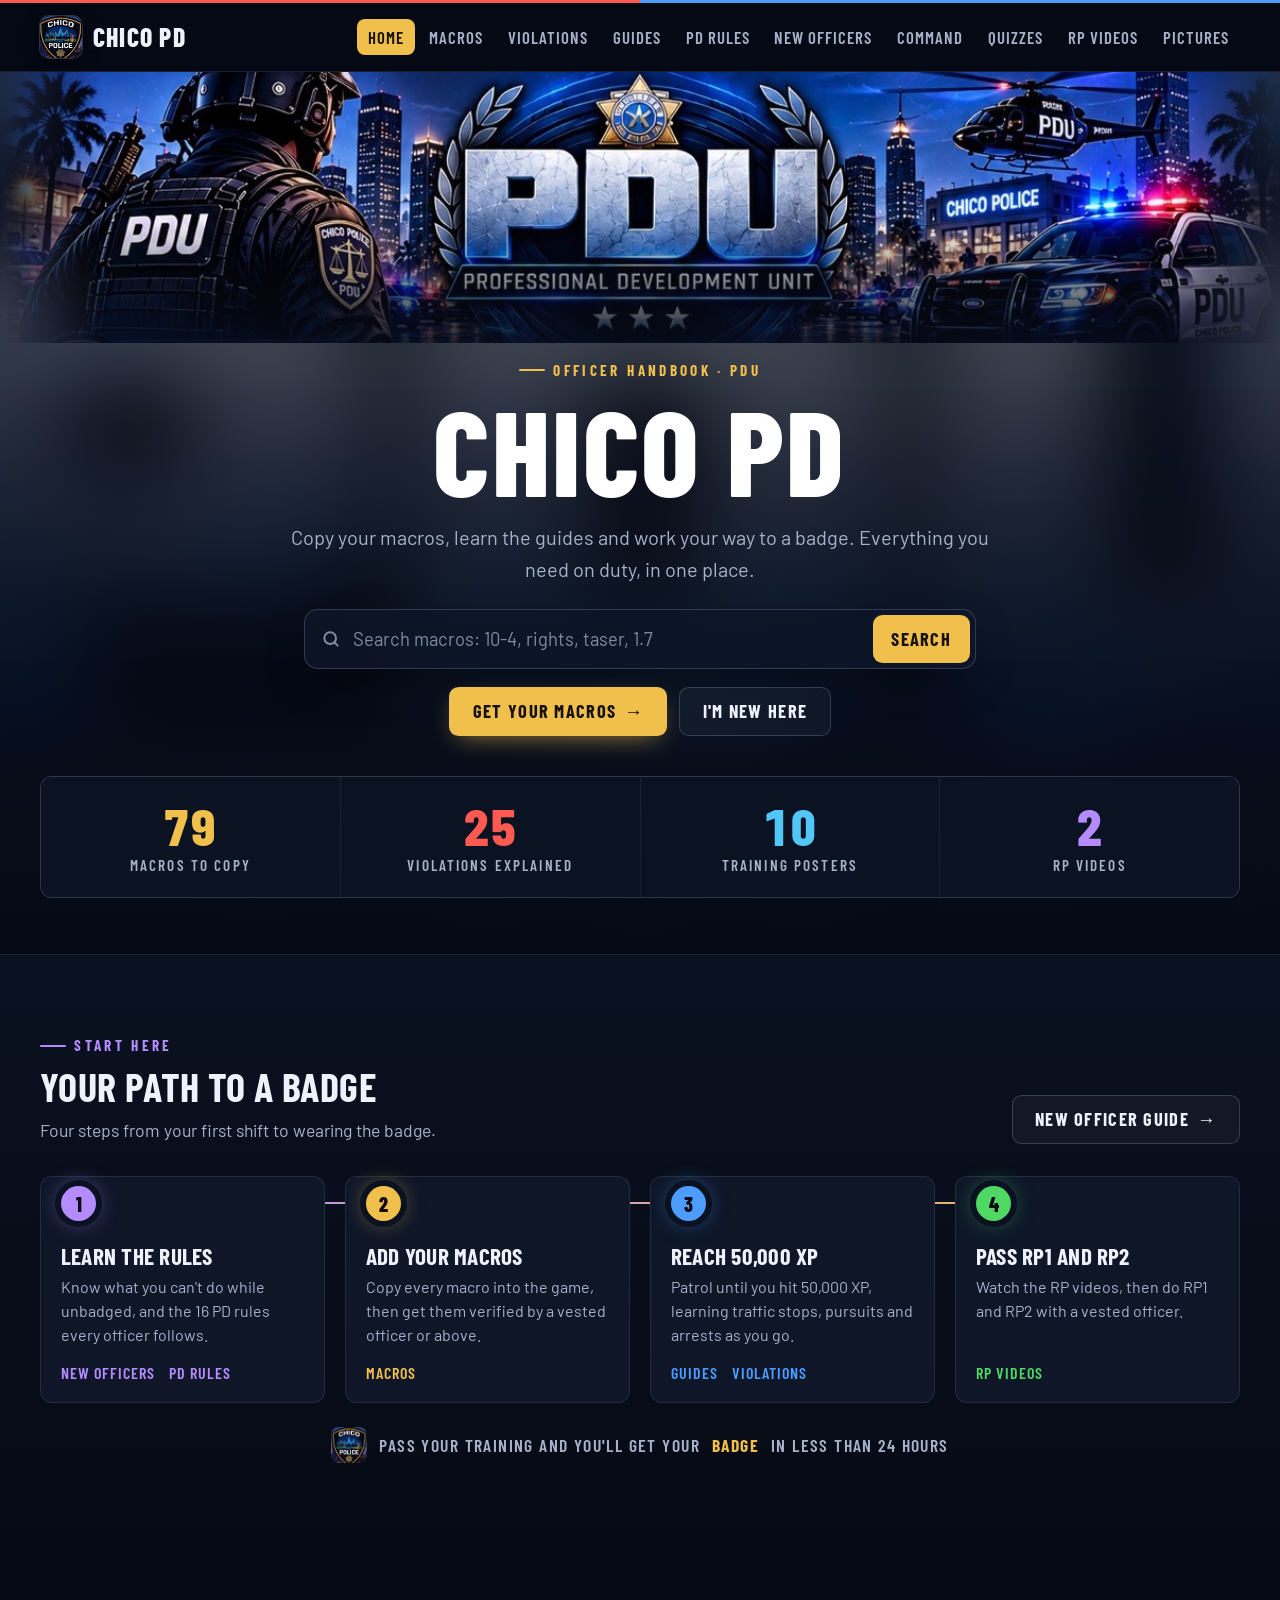
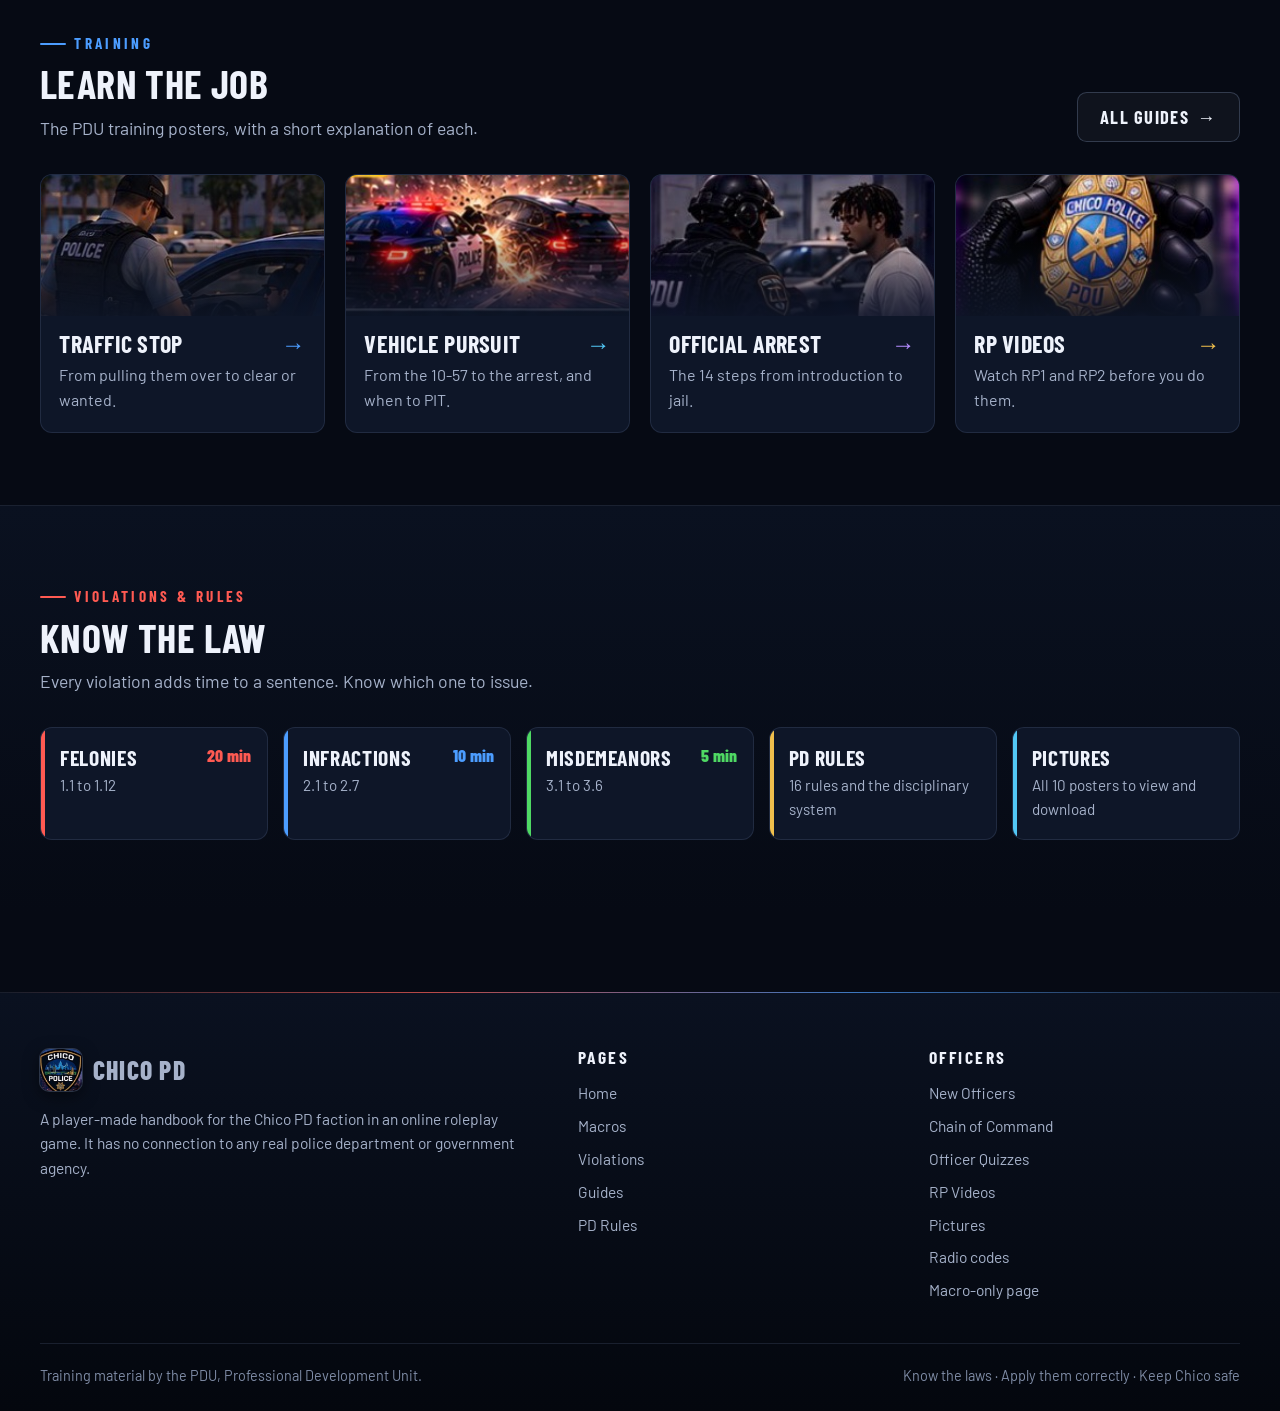
==== commit ffc0b894: "Add Officer Quizzes page" ====
--- a/index.html
+++ b/index.html
@@ -24,7 +24,7 @@
 <link rel="preconnect" href="https://fonts.googleapis.com">
 <link rel="preconnect" href="https://fonts.gstatic.com" crossorigin>
 <link rel="stylesheet" href="https://fonts.googleapis.com/css2?family=Barlow+Condensed:wght@600;700;800&family=Barlow:wght@400;500;600&family=JetBrains+Mono:wght@500&display=swap">
-<link rel="stylesheet" href="assets/style.css?v=202611250416">
+<link rel="stylesheet" href="assets/style.css?v=202611250530">
 </head>
 <body>
 <a class="skip" href="#main">Skip to content</a>
@@ -33,7 +33,7 @@
   <div class="wrap header-row">
     <a class="brand" href="index.html"><img src="images/crops/badge.jpg" alt="" width="42" height="42">Chico PD</a>
     <button id="nav-toggle" type="button" aria-expanded="false" aria-controls="site-nav"><span class="burger" aria-hidden="true"></span>Menu</button>
-    <nav id="site-nav" aria-label="Main"><a href="index.html" aria-current="page">Home</a><a href="macros.html">Macros</a><a href="violations.html">Violations</a><a href="guides.html">Guides</a><a href="rules.html">PD Rules</a><a href="new-officers.html">New Officers</a><a href="command.html">Command</a><a href="rp-videos.html">RP Videos</a><a href="gallery.html">Pictures</a></nav>
+    <nav id="site-nav" aria-label="Main"><a href="index.html" aria-current="page">Home</a><a href="macros.html">Macros</a><a href="violations.html">Violations</a><a href="guides.html">Guides</a><a href="rules.html">PD Rules</a><a href="new-officers.html">New Officers</a><a href="command.html">Command</a><a href="quiz.html">Quizzes</a><a href="rp-videos.html">RP Videos</a><a href="gallery.html">Pictures</a></nav>
   </div>
 </header>
 <main id="main">
@@ -121,7 +121,7 @@
     </nav>
     <div>
       <h2>Officers</h2>
-      <ul><li><a href="new-officers.html">New Officers</a></li><li><a href="command.html">Chain of Command</a></li><li><a href="rp-videos.html">RP Videos</a></li><li><a href="gallery.html">Pictures</a></li><li><a href="macros.html#radio">Radio codes</a></li><li><a href="https://candid-cocada-e17edb.netlify.app" rel="noopener">Macro-only page</a></li></ul>
+      <ul><li><a href="new-officers.html">New Officers</a></li><li><a href="command.html">Chain of Command</a></li><li><a href="quiz.html">Officer Quizzes</a></li><li><a href="rp-videos.html">RP Videos</a></li><li><a href="gallery.html">Pictures</a></li><li><a href="macros.html#radio">Radio codes</a></li><li><a href="https://candid-cocada-e17edb.netlify.app" rel="noopener">Macro-only page</a></li></ul>
     </div>
   </div>
   <div class="wrap footer-base"><span>Training material by the PDU, Professional Development Unit.</span><span>Know the laws &middot; Apply them correctly &middot; Keep Chico safe</span></div>
@@ -139,6 +139,6 @@
   <div class="viewer-scroll"><img id="viewer-img" alt=""></div>
 </dialog>
 
-<script src="assets/site.js?v=202611250416"></script>
+<script src="assets/site.js?v=202611250530"></script>
 </body>
 </html>
--- a/assets/style.css
+++ b/assets/style.css
@@ -619,3 +619,141 @@
 .cmd-num { color: var(--text); font-weight: 600; }
 .cmd-num::after { content: "\00b7"; margin-left: .55rem; color: var(--dim); }
 .cmd-level { color: var(--tone); border-color: color-mix(in srgb, var(--tone) 45%, transparent); font-weight: 700; }
+
+/* ---------- Officer quizzes ---------- */
+.quiz-wrap { padding-bottom: 4rem; }
+.quiz-app { scroll-margin-top: calc(var(--header-h) + 1rem); }
+.quiz-modes { display: grid; grid-template-columns: repeat(3, minmax(0, 1fr)); gap: 1.1rem; }
+.quiz-mode { position: relative; overflow: hidden; display: grid; grid-template-rows: auto auto 1fr auto; align-items: start; gap: .55rem; min-height: 15.5rem; padding: 1.5rem 1.4rem 1.25rem; text-align: left; color: var(--text); font: inherit; cursor: pointer; background: linear-gradient(160deg, color-mix(in srgb, var(--tone) 16%, var(--panel)), var(--panel) 62%); border: 1px solid var(--line-2); border-radius: 1rem; transition: transform .35s var(--ease), border-color .3s, box-shadow .35s var(--ease); animation: rise .7s var(--ease) both; }
+.quiz-mode:nth-child(2) { animation-delay: .05s; } .quiz-mode:nth-child(3) { animation-delay: .1s; } .quiz-mode:nth-child(4) { animation-delay: .15s; } .quiz-mode:nth-child(5) { animation-delay: .2s; } .quiz-mode:nth-child(6) { animation-delay: .25s; }
+.quiz-mode::after { content: ""; position: absolute; right: -3rem; top: -3rem; width: 10rem; height: 10rem; border-radius: 50%; background: radial-gradient(circle, color-mix(in srgb, var(--tone) 30%, transparent), transparent 70%); opacity: .5; transition: opacity .3s, transform .5s var(--ease); pointer-events: none; }
+.quiz-mode:hover, .quiz-mode:focus-visible { transform: translateY(-.35rem); border-color: color-mix(in srgb, var(--tone) 65%, transparent); box-shadow: 0 1.4rem 3rem -1.5rem color-mix(in srgb, var(--tone) 70%, transparent); outline: none; }
+.quiz-mode:hover::after { opacity: 1; transform: scale(1.25); }
+.quiz-mode-icon { display: grid; place-items: center; width: 3rem; height: 3rem; border-radius: .8rem; color: var(--tone); background: color-mix(in srgb, var(--tone) 16%, transparent); border: 1px solid color-mix(in srgb, var(--tone) 35%, transparent); }
+.quiz-mode-icon svg { width: 1.6rem; height: 1.6rem; }
+.quiz-mode-name { margin-top: .35rem; font: 800 1.7rem/1.05 var(--display); text-transform: uppercase; letter-spacing: .03em; }
+.quiz-mode-blurb { color: var(--muted); font-size: 1rem; line-height: 1.5; }
+.quiz-mode-foot { display: flex; justify-content: space-between; gap: .5rem; padding-top: .8rem; margin-top: .3rem; border-top: 1px solid var(--line); color: var(--dim); font: 600 .9rem var(--display); letter-spacing: .08em; text-transform: uppercase; }
+.quiz-mode-foot span:last-child { color: var(--tone); }
+.quiz-mode-go { position: absolute; right: 1.4rem; top: 1.6rem; color: var(--tone); font: 700 1rem var(--display); letter-spacing: .1em; text-transform: uppercase; opacity: 0; transform: translateX(-.5rem); transition: opacity .3s, transform .3s var(--ease); }
+.quiz-mode:hover .quiz-mode-go, .quiz-mode:focus-visible .quiz-mode-go { opacity: 1; transform: none; }
+
+.quiz-bar { position: sticky; top: calc(var(--header-h) + .5rem); z-index: 5; display: flex; flex-wrap: wrap; align-items: center; gap: .6rem 1.4rem; padding: .8rem 1.1rem 1.15rem; margin-bottom: 1.1rem; background: rgba(12, 19, 36, .92); -webkit-backdrop-filter: blur(10px); backdrop-filter: blur(10px); border: 1px solid var(--line-2); border-radius: var(--r); }
+.quiz-quit { padding: .5rem .8rem; color: var(--muted); background: transparent; border: 1px solid var(--line-2); border-radius: .5rem; font: 600 .95rem var(--display); letter-spacing: .08em; text-transform: uppercase; cursor: pointer; transition: color .2s, border-color .2s; }
+.quiz-quit:hover { color: var(--text); border-color: var(--tone); }
+.quiz-bar-name { margin-right: auto; color: var(--tone); font: 800 1.3rem var(--display); letter-spacing: .06em; text-transform: uppercase; }
+.quiz-stat { display: grid; justify-items: center; line-height: 1; }
+.quiz-stat small { color: var(--dim); font: 600 .72rem var(--display); letter-spacing: .14em; text-transform: uppercase; }
+.quiz-stat b { margin-top: .25rem; font: 800 1.45rem var(--display); }
+.quiz-score { color: var(--tone); }
+.quiz-streak.is-hot b { color: #ff9a3c; text-shadow: 0 0 .8rem rgba(255, 140, 50, .8); }
+.quiz-streak.is-hot b::after { content: " \1F525"; font-size: .9em; }
+.quiz-progress { position: absolute; left: 1.1rem; right: 1.1rem; bottom: .5rem; height: 3px; border-radius: 3px; background: var(--line); overflow: hidden; }
+.quiz-progress span { display: block; height: 100%; border-radius: 3px; background: var(--tone); box-shadow: 0 0 .6rem var(--tone); transition: width .5s var(--ease); }
+.quiz-timer { position: relative; display: grid; place-items: center; width: 2.9rem; height: 2.9rem; }
+.quiz-timer svg { position: absolute; inset: 0; transform: rotate(-90deg); fill: none; stroke-width: 3.5; }
+.quiz-timer circle { stroke: var(--line-2); }
+.quiz-timer .quiz-timer-ring { stroke: var(--tone); stroke-dasharray: 113.1; stroke-linecap: round; transition: stroke-dashoffset .1s linear; }
+.quiz-timer-num { font: 800 1.1rem var(--display); }
+.quiz-timer.is-low .quiz-timer-ring { stroke: var(--red); }
+.quiz-timer.is-low .quiz-timer-num { color: var(--red); animation: cmd-glow 1s infinite; }
+
+.quiz-card { padding: clamp(1.25rem, 3vw, 2.25rem); background: linear-gradient(170deg, color-mix(in srgb, var(--tone) 9%, var(--panel)), var(--panel) 55%); border: 1px solid var(--line-2); border-radius: 1.1rem; box-shadow: 0 2rem 4rem -2.5rem rgba(0, 0, 0, .9); }
+.quiz-card { animation: quiz-in .45s var(--ease) both; }
+@keyframes quiz-in { from { opacity: 0; transform: translateY(1rem) scale(.985); } }
+.quiz-card.is-shake { animation: quiz-shake .45s; }
+@keyframes quiz-shake { 20% { transform: translateX(-.5rem); } 40% { transform: translateX(.45rem); } 60% { transform: translateX(-.3rem); } 80% { transform: translateX(.2rem); } }
+.quiz-cat { margin: 0 0 .7rem; color: var(--tone); font: 700 .9rem var(--display); letter-spacing: .2em; text-transform: uppercase; }
+.quiz-q { margin: 0 0 1.4rem; font: 700 clamp(1.5rem, 3vw, 2.1rem)/1.2 var(--display); letter-spacing: .01em; }
+.quiz-q b { color: var(--tone); }
+.q-quote { display: block; margin-top: .8rem; padding: .85rem 1rem; border-left: 3px solid var(--tone); background: rgba(0, 0, 0, .25); border-radius: 0 .5rem .5rem 0; color: var(--muted); font: 400 1.05rem/1.5 var(--body); }
+.quiz-scene-q { padding: 1.1rem 1.25rem; background: rgba(0, 0, 0, .28); border: 1px solid var(--line); border-radius: .8rem; font-size: clamp(1.35rem, 2.6vw, 1.8rem); }
+.quiz-scene-tag { display: inline-block; margin-right: .6rem; padding: .2rem .55rem; vertical-align: .2em; border-radius: .35rem; background: var(--red); color: #fff; font: 700 .8rem var(--display); letter-spacing: .14em; text-transform: uppercase; animation: quiz-blink 1.6s ease-in-out infinite; }
+@keyframes quiz-blink { 50% { background: var(--blue); } }
+.quiz-hint { margin: -.4rem 0 1.1rem; color: var(--muted); }
+
+.quiz-options { display: grid; grid-template-columns: repeat(2, minmax(0, 1fr)); gap: .8rem; }
+.quiz-opt { display: flex; align-items: center; gap: .9rem; min-height: 4rem; padding: .85rem 1.1rem; color: var(--text); text-align: left; font: 500 1.08rem/1.35 var(--body); background: rgba(255, 255, 255, .03); border: 1px solid var(--line-2); border-radius: .8rem; cursor: pointer; transition: border-color .2s, background .2s, transform .2s var(--ease); }
+.quiz-opt:hover:not(:disabled) { border-color: var(--tone); background: color-mix(in srgb, var(--tone) 10%, transparent); transform: translateY(-2px); }
+.quiz-key { display: grid; place-items: center; flex: none; width: 2rem; height: 2rem; border-radius: .45rem; background: var(--line); color: var(--muted); font: 700 .95rem var(--display); }
+.quiz-opt:disabled { cursor: default; opacity: .55; }
+.quiz-opt.is-right { opacity: 1; border-color: var(--green); background: rgba(79, 217, 100, .12); box-shadow: 0 0 1.4rem -.3rem rgba(79, 217, 100, .6); }
+.quiz-opt.is-right .quiz-key { background: var(--green); color: #07130a; }
+.quiz-opt.is-wrong { opacity: 1; border-color: var(--red); background: rgba(255, 90, 82, .12); }
+.quiz-opt.is-wrong .quiz-key { background: var(--red); color: #fff; }
+
+.quiz-codes { display: grid; gap: 1rem; }
+.quiz-code-group > p { margin: 0 0 .5rem; color: var(--tone); font: 700 .85rem var(--display); letter-spacing: .16em; text-transform: uppercase; }
+.quiz-code-group > div { display: grid; grid-template-columns: repeat(auto-fill, minmax(12.5rem, 1fr)); gap: .5rem; }
+.quiz-code { display: flex; align-items: center; gap: .6rem; min-height: 3rem; padding: .5rem .7rem; color: var(--text); text-align: left; background: rgba(255, 255, 255, .03); border: 1px solid var(--line-2); border-radius: .6rem; cursor: pointer; font: 500 .9rem/1.25 var(--body); transition: border-color .2s, background .2s, transform .15s; }
+.quiz-code b { flex: none; min-width: 2.4rem; color: var(--tone); font: 500 .9rem var(--mono); }
+.quiz-code:hover:not(:disabled) { border-color: var(--tone); }
+.quiz-code:active:not(:disabled) { transform: scale(.97); }
+.quiz-code[aria-pressed="true"] { border-color: var(--tone); background: color-mix(in srgb, var(--tone) 18%, transparent); box-shadow: inset 0 0 0 1px var(--tone); }
+.quiz-code:disabled { cursor: default; opacity: .4; }
+.quiz-code.is-right, .quiz-code.is-wrong, .quiz-code.is-missed { opacity: 1; }
+.quiz-code.is-right { border-color: var(--green); background: rgba(79, 217, 100, .15); box-shadow: inset 0 0 0 1px var(--green); }
+.quiz-code.is-wrong { border-color: var(--red); background: rgba(255, 90, 82, .14); box-shadow: inset 0 0 0 1px var(--red); }
+.quiz-code.is-missed { border: 1px dashed var(--gold); background: rgba(240, 191, 76, .1); box-shadow: none; }
+.quiz-code.is-missed::after { content: "missed"; margin-left: auto; color: var(--gold); font: 700 .7rem var(--display); letter-spacing: .12em; text-transform: uppercase; }
+.quiz-actions { position: sticky; bottom: max(.75rem, env(safe-area-inset-bottom)); z-index: 3; display: flex; align-items: center; justify-content: flex-end; gap: 1rem; margin-top: 1.25rem; padding: .7rem .8rem .7rem 1.1rem; background: rgba(12, 19, 36, .94); -webkit-backdrop-filter: blur(8px); backdrop-filter: blur(8px); border: 1px solid var(--line-2); border-radius: .8rem; }
+.quiz-actions[hidden] { display: none; }
+.quiz-picked { margin-right: auto; color: var(--muted); font: 600 1rem var(--display); letter-spacing: .08em; text-transform: uppercase; }
+.quiz-check:disabled { opacity: .45; cursor: not-allowed; filter: grayscale(.6); }
+
+.quiz-feedback { margin-top: 1.25rem; padding: 1.1rem 1.25rem; border-radius: .8rem; border: 1px solid; animation: rise .45s var(--ease) both; }
+.quiz-feedback.is-right { border-color: rgba(79, 217, 100, .45); background: rgba(79, 217, 100, .08); }
+.quiz-feedback.is-wrong { border-color: rgba(255, 90, 82, .45); background: rgba(255, 90, 82, .08); }
+.quiz-feedback p { margin: 0 0 .5rem; line-height: 1.5; }
+.quiz-verdict { font: 800 1.5rem var(--display); letter-spacing: .03em; text-transform: uppercase; }
+.is-right .quiz-verdict { color: var(--green); } .is-wrong .quiz-verdict { color: var(--red); }
+.quiz-why { color: var(--muted); }
+.quiz-feedback .btn { margin-top: .5rem; }
+
+.quiz-burst { position: fixed; z-index: 100; width: 0; height: 0; pointer-events: none; }
+.quiz-burst i { position: absolute; left: -.25rem; top: -.25rem; width: .5rem; height: .5rem; border-radius: 2px; animation: quiz-spark .85s cubic-bezier(.15, .7, .3, 1) forwards; }
+@keyframes quiz-spark { to { transform: translate(var(--x), var(--y)) rotate(320deg) scale(.4); opacity: 0; } }
+
+.quiz-result { display: grid; justify-items: center; text-align: center; padding: clamp(1.5rem, 4vw, 3rem) clamp(1rem, 3vw, 2rem); background: radial-gradient(ellipse at top, color-mix(in srgb, var(--tone) 16%, var(--panel)), var(--panel) 65%); border: 1px solid var(--line-2); border-radius: 1.2rem; animation: rise .6s var(--ease) both; }
+.quiz-ring { position: relative; width: 11rem; height: 11rem; margin-bottom: 1.2rem; }
+.quiz-ring svg { width: 100%; height: 100%; transform: rotate(-90deg); fill: none; stroke-width: 9; }
+.quiz-ring circle { stroke: var(--line); }
+.quiz-ring .quiz-ring-fill { stroke: var(--tone); stroke-linecap: round; filter: drop-shadow(0 0 .5rem var(--tone)); transition: stroke-dashoffset 1.4s var(--ease) .15s; }
+.quiz-ring-num { position: absolute; inset: 0; display: grid; place-content: center; line-height: 1; }
+.quiz-ring-num b { font: 800 2.8rem var(--display); }
+.quiz-ring-num small { margin-top: .3rem; color: var(--muted); font: 600 .85rem var(--display); letter-spacing: .12em; text-transform: uppercase; }
+.quiz-result .eyebrow { justify-content: center; color: var(--tone); }
+.quiz-result h2 { margin: 0; font: 800 clamp(2.2rem, 5vw, 3.2rem)/1 var(--display); text-transform: uppercase; }
+.quiz-result-text { margin: .6rem 0 1.2rem; color: var(--muted); font-size: 1.1rem; }
+.quiz-result-stats { display: flex; flex-wrap: wrap; justify-content: center; gap: .6rem; }
+.quiz-result-stats span { padding: .55rem 1rem; border: 1px solid var(--line-2); border-radius: 99px; color: var(--muted); }
+.quiz-result-stats b { color: var(--text); }
+.quiz-newbest { margin: 1rem 0 0; color: var(--gold); font: 800 1.2rem var(--display); letter-spacing: .14em; text-transform: uppercase; animation: cmd-glow 2s infinite; }
+.quiz-result-actions { display: flex; flex-wrap: wrap; justify-content: center; gap: .75rem; margin-top: 1.5rem; }
+.quiz-review { width: 100%; max-width: 46rem; margin-top: 2rem; text-align: left; }
+.quiz-review h3 { margin: 0 0 .8rem; font: 800 1.4rem var(--display); text-transform: uppercase; letter-spacing: .04em; }
+.quiz-review ul { display: grid; gap: .6rem; list-style: none; margin: 0; padding: 0; }
+.quiz-review li { padding: .85rem 1rem; background: rgba(0, 0, 0, .25); border: 1px solid var(--line); border-left: 3px solid var(--gold); border-radius: .6rem; }
+.quiz-review-q { margin: 0 0 .35rem; color: var(--muted); font-size: .98rem; }
+.quiz-review-q .q-quote { display: inline; margin: 0; padding: 0; border: 0; background: none; font-size: inherit; }
+.quiz-review-a { margin: 0; color: var(--green); font-weight: 600; }
+
+@media (max-width: 64em) { .quiz-modes { grid-template-columns: repeat(2, minmax(0, 1fr)); } }
+@media (max-width: 40em) {
+  .quiz-modes { grid-template-columns: minmax(0, 1fr); gap: .8rem; }
+  .quiz-mode { min-height: 0; padding: 1.2rem 1.1rem 1rem; }
+  .quiz-mode-name { font-size: 1.45rem; }
+  .quiz-mode-go { opacity: 1; transform: none; }
+  .quiz-options { grid-template-columns: minmax(0, 1fr); }
+  .quiz-bar { gap: .5rem .9rem; padding: .65rem .8rem 1rem; }
+  .quiz-bar-name { width: 100%; order: -1; font-size: 1.1rem; }
+  .quiz-quit { order: -2; }
+  .quiz-code-group > div { grid-template-columns: minmax(0, 1fr) minmax(0, 1fr); }
+  .quiz-code { flex-direction: column; align-items: flex-start; gap: .15rem; font-size: .8rem; }
+  .quiz-code.is-missed::after { margin-left: 0; }
+}
+@media (hover: none) { .quiz-mode:hover, .quiz-opt:hover:not(:disabled) { transform: none; } }
+@media (prefers-reduced-motion: reduce) {
+  .quiz-mode, .quiz-card, .quiz-feedback, .quiz-result, .quiz-scene-tag, .quiz-newbest, .quiz-timer.is-low .quiz-timer-num { animation: none; }
+  .quiz-ring .quiz-ring-fill { transition: none; }
+}
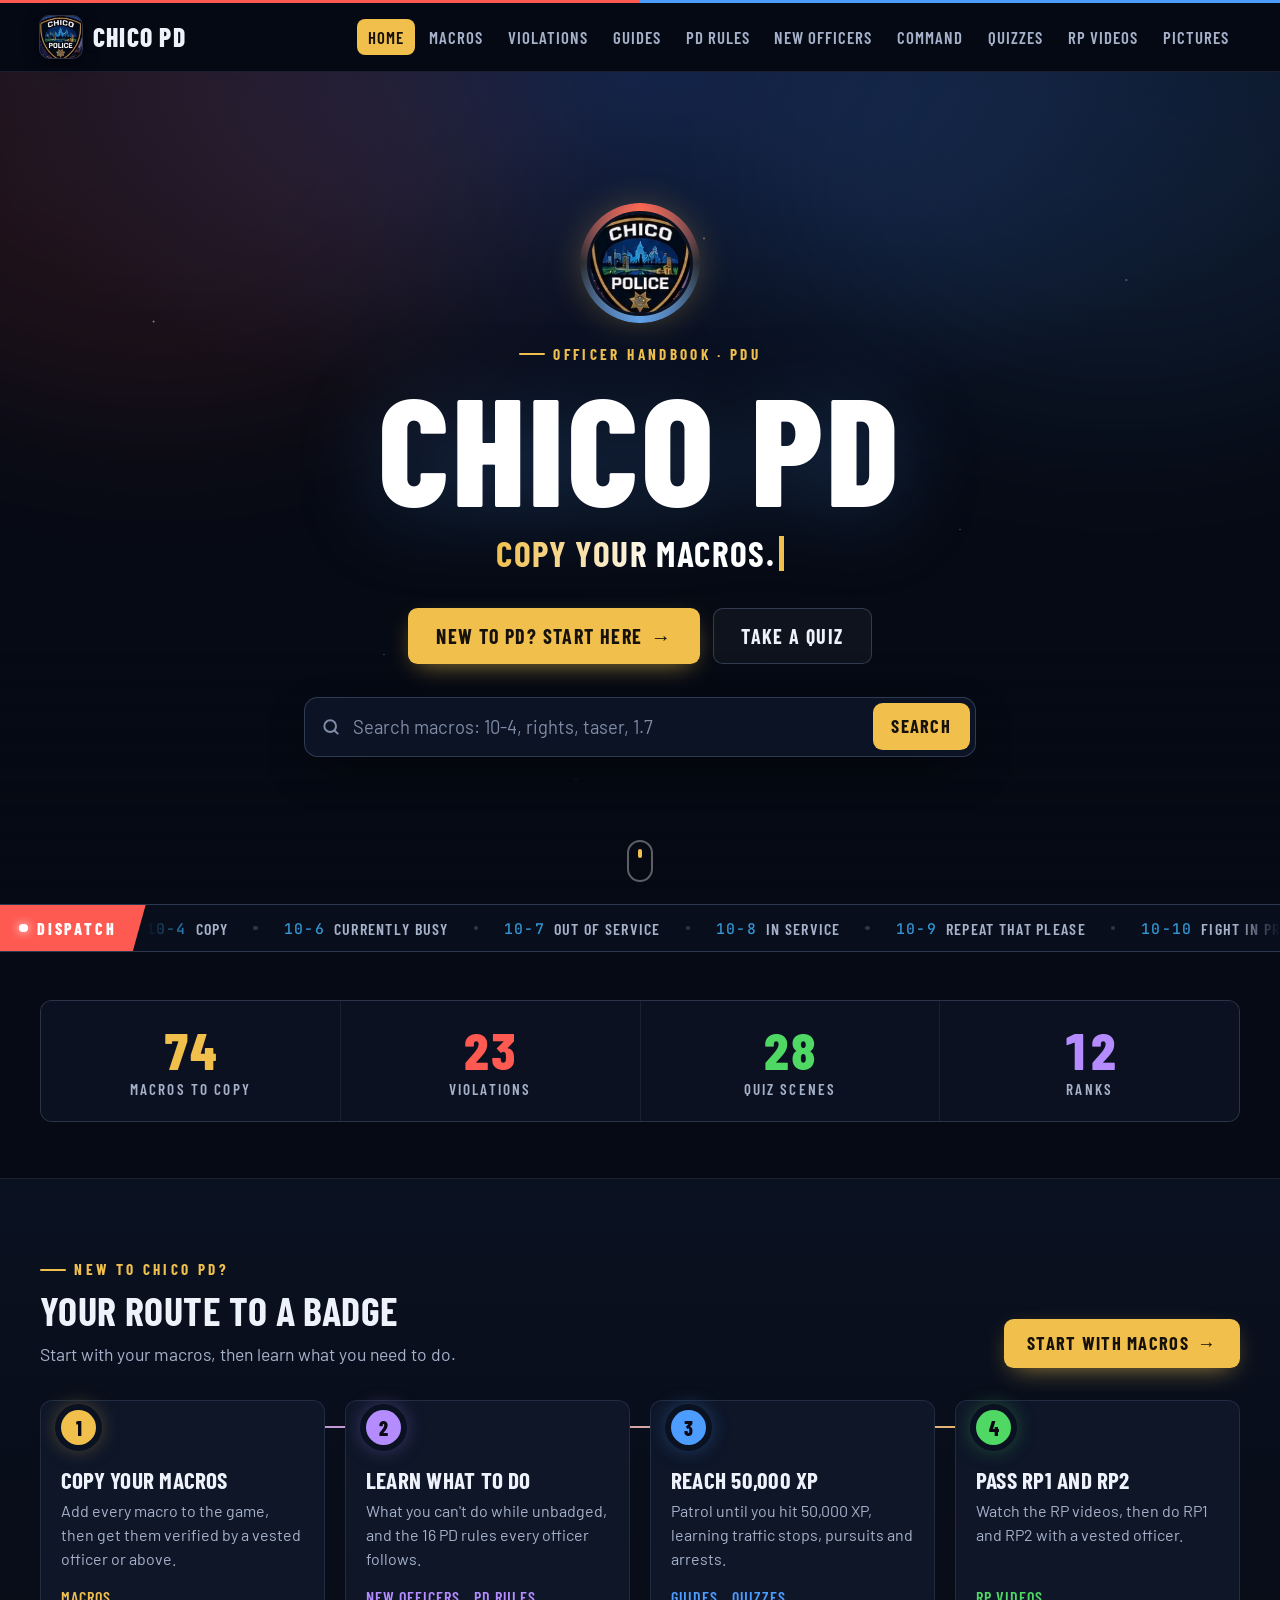
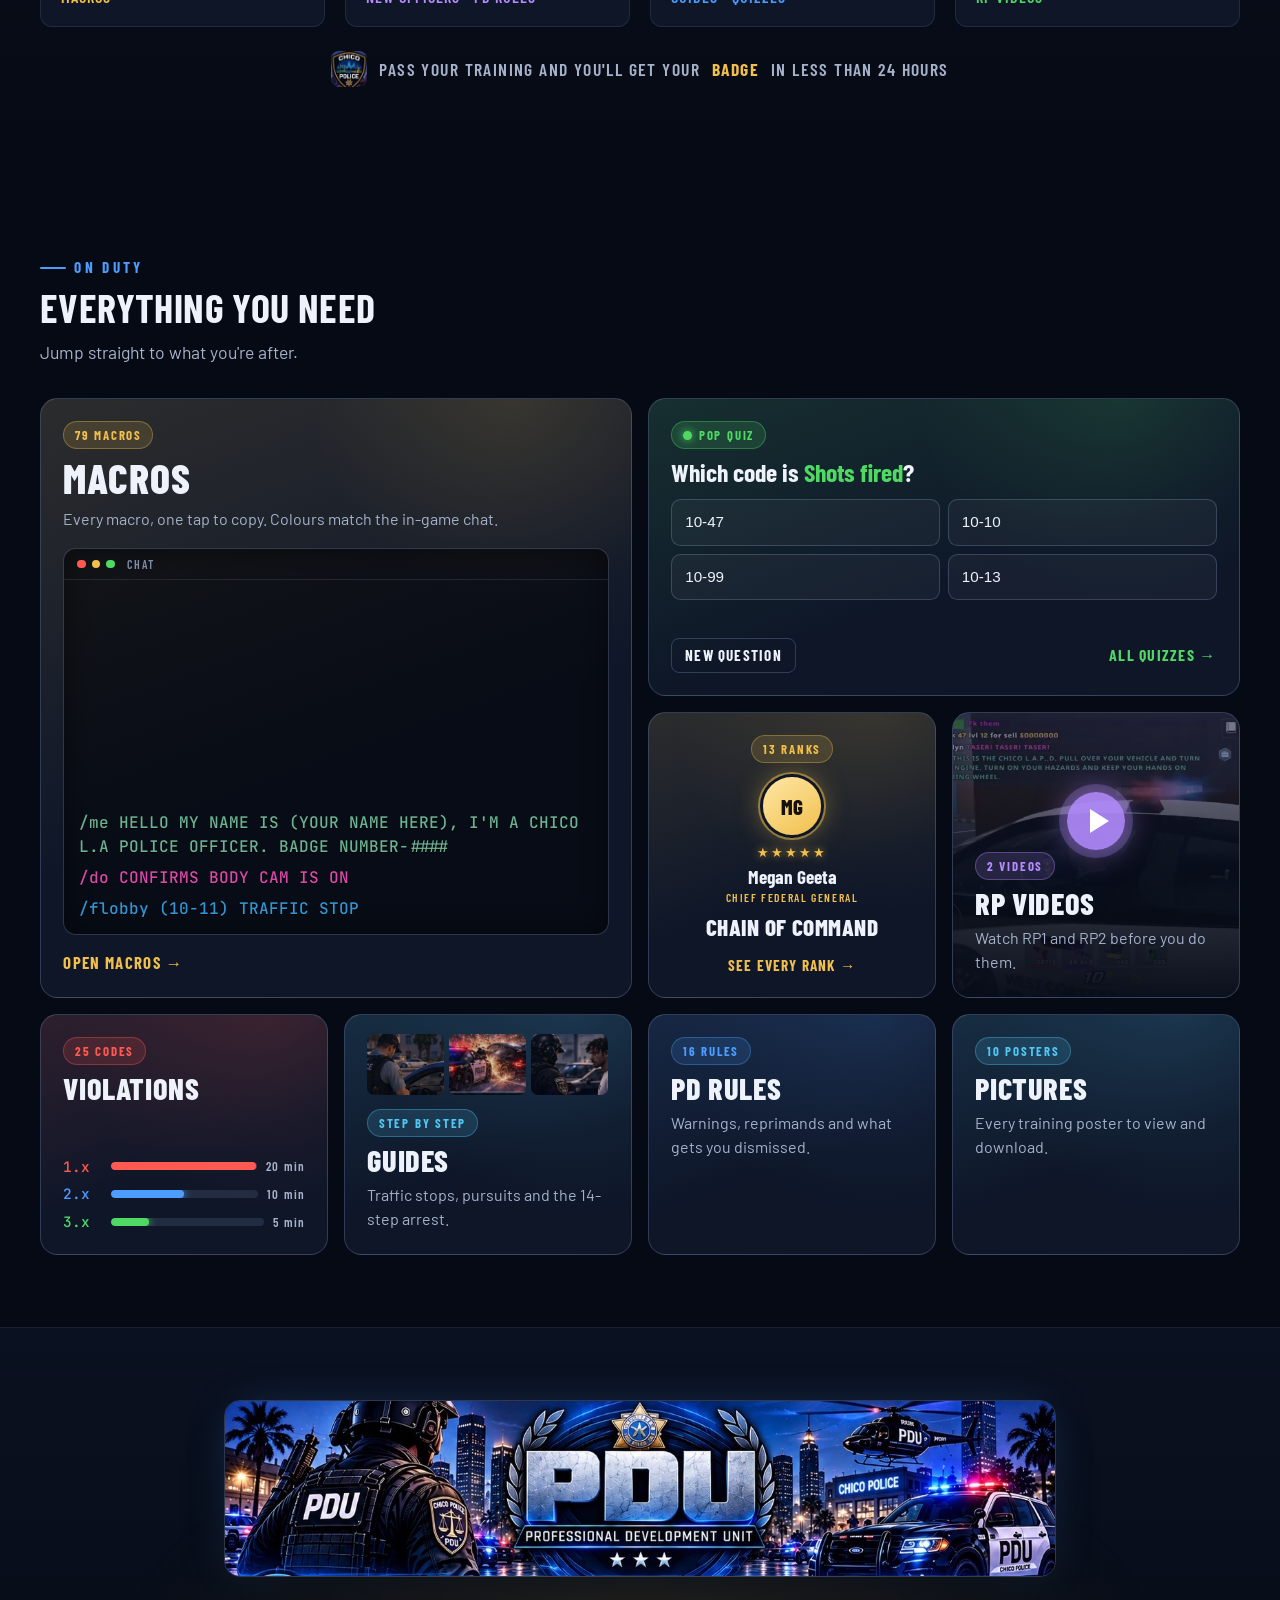
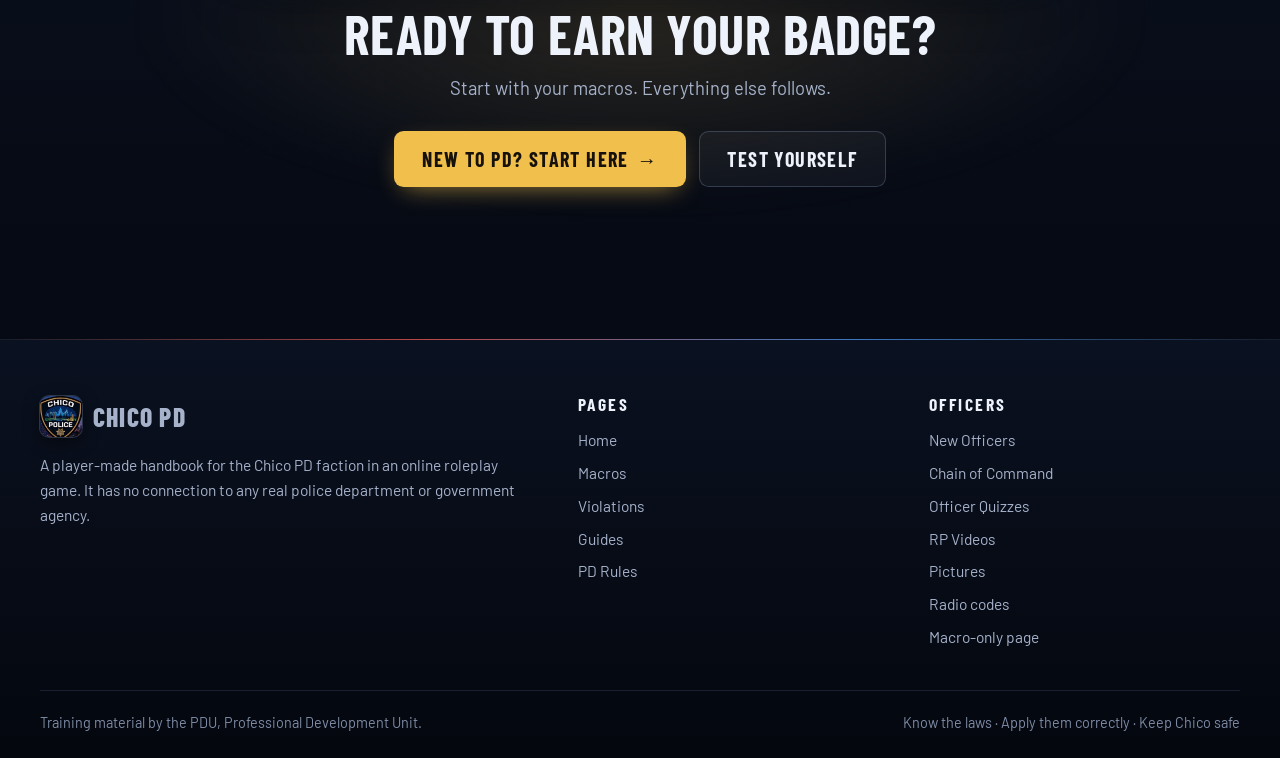
==== commit b1e995ef: "New home page, new-officer flow via macros, Floor 1 quiz question" ====
--- a/index.html
+++ b/index.html
@@ -24,9 +24,9 @@
 <link rel="preconnect" href="https://fonts.googleapis.com">
 <link rel="preconnect" href="https://fonts.gstatic.com" crossorigin>
 <link rel="stylesheet" href="https://fonts.googleapis.com/css2?family=Barlow+Condensed:wght@600;700;800&family=Barlow:wght@400;500;600&family=JetBrains+Mono:wght@500&display=swap">
-<link rel="stylesheet" href="assets/style.css?v=202611250530">
+<link rel="stylesheet" href="assets/style.css?v=202611250715">
 </head>
-<body>
+<body class="home">
 <a class="skip" href="#main">Skip to content</a>
 <header class="site-header">
   <div class="lightbar"></div>
@@ -37,75 +37,141 @@
   </div>
 </header>
 <main id="main">
-<section class="hero" aria-labelledby="hero-title">
-  <div class="hero-ambient" aria-hidden="true"><img src="images/crops/hero.jpg" alt=""></div>
-  <div class="hero-siren" aria-hidden="true"><span class="s-red"></span><span class="s-blue"></span></div>
-  <div class="hero-banner"><img src="images/crops/hero.jpg" width="1206" height="255" alt="PDU, Professional Development Unit banner: an officer, a patrol car and the Chico Police station at night"></div>
-  <div class="wrap hero-copy">
-    <p class="eyebrow tone-gold">Officer handbook &middot; PDU</p>
-    <h1 id="hero-title"><span class="shine">Chico PD</span></h1>
-    <p class="lede">Copy your macros, learn the guides and work your way to a badge. Everything you need on duty, in one place.</p>
-    <form class="hero-search" action="macros.html" method="get" role="search">
+<section class="xhero" aria-labelledby="hero-title">
+  <div class="xhero-bg" aria-hidden="true">
+    <div class="xhero-beam b-red"></div>
+    <div class="xhero-beam b-blue"></div>
+    <div class="xhero-glow g-red"></div>
+    <div class="xhero-glow g-blue"></div>
+    <div class="xhero-floor"></div>
+    <div class="xhero-dust"></div>
+  </div>
+  <div class="wrap xhero-inner">
+    <div class="xhero-badge" aria-hidden="true"><span class="xhero-ring"></span><img src="images/crops/badge.jpg" alt="" width="170" height="156"></div>
+    <p class="eyebrow tone-gold xhero-eyebrow">Officer handbook &middot; PDU</p>
+    <h1 id="hero-title" class="xhero-title"><span class="shine">Chico PD</span></h1>
+    <p class="xhero-type" aria-live="off"><span class="xhero-type-text" data-words="Copy your macros.|Learn the 10-codes.|Know every violation.|Pass RP1 and RP2.|Earn your badge.">Copy your macros.</span><span class="xhero-caret" aria-hidden="true"></span></p>
+    <div class="xhero-actions">
+      <a class="btn xhero-cta" href="macros.html?new=1"><span class="xhero-cta-pulse" aria-hidden="true"></span>New to PD? Start here <span class="arrow" aria-hidden="true">&rarr;</span></a>
+      <a class="btn btn-ghost" href="quiz.html">Take a quiz</a>
+    </div>
+    <form class="hero-search xhero-search" action="macros.html" method="get" role="search">
       <svg viewBox="0 0 24 24" fill="none" stroke="currentColor" stroke-width="2.4" stroke-linecap="round" aria-hidden="true"><circle cx="11" cy="11" r="7"/><path d="m20 20-3.5-3.5"/></svg>
       <label class="sr-only" for="home-search">Search macros</label>
       <input id="home-search" type="search" name="q" placeholder="Search macros: 10-4, rights, taser, 1.7">
       <button class="btn" type="submit">Search</button>
     </form>
-    <div class="hero-actions"><a class="btn" href="macros.html">Get your macros <span class="arrow" aria-hidden="true">&rarr;</span></a><a class="btn btn-ghost" href="#path">I'm new here</a></div>
-  </div>
+  </div>
+  <a class="xhero-scroll" href="#dispatch" aria-label="Scroll down"><span></span></a>
+</section>
+
+<div class="ticker" id="dispatch" aria-label="Radio codes">
+  <span class="ticker-label"><span class="ticker-dot" aria-hidden="true"></span>Dispatch</span>
+  <div class="ticker-track"><div class="ticker-run" id="ticker-run"></div></div>
+</div>
+
+<section class="band xstats-band" aria-label="At a glance">
   <div class="wrap">
     <div class="stats">
       <a class="stat tone-gold" href="macros.html"><strong data-count="79">79</strong><span>Macros to copy</span></a>
-      <a class="stat tone-red" href="violations.html"><strong data-count="25">25</strong><span>Violations explained</span></a>
-      <a class="stat tone-cyan" href="gallery.html"><strong data-count="10">10</strong><span>Training posters</span></a>
-      <a class="stat tone-purple" href="rp-videos.html"><strong data-count="2">2</strong><span>RP videos</span></a>
+      <a class="stat tone-red" href="violations.html"><strong data-count="25">25</strong><span>Violations</span></a>
+      <a class="stat tone-green" href="quiz.html"><strong data-count="30">30</strong><span>Quiz scenes</span></a>
+      <a class="stat tone-purple" href="command.html"><strong data-count="13">13</strong><span>Ranks</span></a>
     </div>
   </div>
 </section>
 
 <section class="band band-alt" id="path" aria-labelledby="path-title">
   <div class="wrap">
-    <div class="section-head tone-purple">
-      <div><p class="eyebrow">Start here</p><h2 id="path-title">Your path to a badge</h2><p>Four steps from your first shift to wearing the badge.</p></div>
-      <a class="btn btn-ghost" href="new-officers.html">New officer guide <span class="arrow" aria-hidden="true">&rarr;</span></a>
+    <div class="section-head tone-gold">
+      <div><p class="eyebrow">New to Chico PD?</p><h2 id="path-title">Your route to a badge</h2><p>Start with your macros, then learn what you need to do.</p></div>
+      <a class="btn" href="macros.html?new=1">Start with macros <span class="arrow" aria-hidden="true">&rarr;</span></a>
     </div>
     <ol class="journey">
-      <li class="journey-step tone-purple"><span class="journey-num">1</span><h3>Learn the rules</h3><p>Know what you can't do while unbadged, and the 16 PD rules every officer follows.</p><div class="journey-links"><a href="new-officers.html">New officers</a><a href="rules.html">PD rules</a></div></li>
-      <li class="journey-step tone-gold"><span class="journey-num">2</span><h3>Add your macros</h3><p>Copy every macro into the game, then get them verified by a vested officer or above.</p><div class="journey-links"><a href="macros.html">Macros</a></div></li>
-      <li class="journey-step tone-blue"><span class="journey-num">3</span><h3>Reach 50,000 XP</h3><p>Patrol until you hit 50,000 XP, learning traffic stops, pursuits and arrests as you go.</p><div class="journey-links"><a href="guides.html">Guides</a><a href="violations.html">Violations</a></div></li>
+      <li class="journey-step tone-gold"><span class="journey-num">1</span><h3>Copy your macros</h3><p>Add every macro to the game, then get them verified by a vested officer or above.</p><div class="journey-links"><a href="macros.html?new=1">Macros</a></div></li>
+      <li class="journey-step tone-purple"><span class="journey-num">2</span><h3>Learn what to do</h3><p>What you can't do while unbadged, and the 16 PD rules every officer follows.</p><div class="journey-links"><a href="new-officers.html">New officers</a><a href="rules.html">PD rules</a></div></li>
+      <li class="journey-step tone-blue"><span class="journey-num">3</span><h3>Reach 50,000 XP</h3><p>Patrol until you hit 50,000 XP, learning traffic stops, pursuits and arrests.</p><div class="journey-links"><a href="guides.html">Guides</a><a href="quiz.html">Quizzes</a></div></li>
       <li class="journey-step tone-green"><span class="journey-num">4</span><h3>Pass RP1 and RP2</h3><p>Watch the RP videos, then do RP1 and RP2 with a vested officer.</p><div class="journey-links"><a href="rp-videos.html">RP videos</a></div></li>
     </ol>
     <p class="journey-end"><img src="images/crops/badge.jpg" alt="" width="36" height="36">Pass your training and you'll get your <strong>badge</strong> in less than 24 hours</p>
   </div>
 </section>
 
-<section class="band" aria-labelledby="learn">
+<section class="band" aria-labelledby="duty-title">
   <div class="wrap">
     <div class="section-head tone-blue">
-      <div><p class="eyebrow">Training</p><h2 id="learn">Learn the job</h2><p>The PDU training posters, with a short explanation of each.</p></div>
-      <a class="btn btn-ghost" href="guides.html">All guides <span class="arrow" aria-hidden="true">&rarr;</span></a>
-    </div>
-    <div class="cards">
-      <a class="card tone-blue" href="guides.html#traffic"><div class="card-img"><img src="images/crops/card-traffic.jpg" alt="" loading="lazy"></div><div class="card-body"><h3>Traffic Stop <span class="arrow" aria-hidden="true">&rarr;</span></h3><p>From pulling them over to clear or wanted.</p></div></a>
-      <a class="card tone-cyan" href="guides.html#pursuit"><div class="card-img"><img src="images/crops/card-pursuit.jpg" alt="" loading="lazy"></div><div class="card-body"><h3>Vehicle Pursuit <span class="arrow" aria-hidden="true">&rarr;</span></h3><p>From the 10-57 to the arrest, and when to PIT.</p></div></a>
-      <a class="card tone-purple" href="guides.html#arrest"><div class="card-img"><img src="images/crops/card-arrest.jpg" alt="" loading="lazy"></div><div class="card-body"><h3>Official Arrest <span class="arrow" aria-hidden="true">&rarr;</span></h3><p>The 14 steps from introduction to jail.</p></div></a>
-      <a class="card tone-gold" href="rp-videos.html"><div class="card-img"><img src="images/crops/card-new.jpg" alt="" loading="lazy"></div><div class="card-body"><h3>RP Videos <span class="arrow" aria-hidden="true">&rarr;</span></h3><p>Watch RP1 and RP2 before you do them.</p></div></a>
-    </div>
-  </div>
-</section>
-
-<section class="band band-alt" aria-labelledby="law">
-  <div class="wrap">
-    <div class="section-head tone-red">
-      <div><p class="eyebrow">Violations &amp; rules</p><h2 id="law">Know the law</h2><p>Every violation adds time to a sentence. Know which one to issue.</p></div>
-    </div>
-    <div class="tiles">
-      <a class="tile tone-red" href="violations.html#felonies"><span class="time">20 min</span><strong>Felonies</strong><span>1.1 to 1.12</span></a>
-      <a class="tile tone-blue" href="violations.html#infractions"><span class="time">10 min</span><strong>Infractions</strong><span>2.1 to 2.7</span></a>
-      <a class="tile tone-green" href="violations.html#misdemeanors"><span class="time">5 min</span><strong>Misdemeanors</strong><span>3.1 to 3.6</span></a>
-      <a class="tile tone-gold" href="rules.html"><strong>PD Rules</strong><span>16 rules and the disciplinary system</span></a>
-      <a class="tile tone-cyan" href="gallery.html"><strong>Pictures</strong><span>All 10 posters to view and download</span></a>
-    </div>
+      <div><p class="eyebrow">On duty</p><h2 id="duty-title">Everything you need</h2><p>Jump straight to what you're after.</p></div>
+    </div>
+    <div class="bento">
+      <a class="bento-tile bento-macros tone-gold" href="macros.html">
+        <div class="bento-top"><span class="bento-tag">79 macros</span><h3>Macros</h3><p>Every macro, one tap to copy. Colours match the in-game chat.</p></div>
+        <div class="chatbox" aria-hidden="true">
+          <div class="chatbox-bar"><span></span><span></span><span></span>Chat</div>
+          <div class="chatbox-lines" id="chat-lines"></div>
+        </div>
+        <span class="bento-go">Open macros <span class="arrow">&rarr;</span></span>
+      </a>
+
+      <div class="bento-tile bento-quiz tone-green">
+        <div class="bento-top"><span class="bento-tag"><span class="ticker-dot" aria-hidden="true"></span>Pop quiz</span><h3 id="pop-q">Loading a question...</h3></div>
+        <div class="pop-options" id="pop-options"></div>
+        <p class="pop-result" id="pop-result" aria-live="polite"></p>
+        <div class="pop-foot"><button type="button" class="pop-new" id="pop-new">New question</button><a href="quiz.html">All quizzes <span class="arrow" aria-hidden="true">&rarr;</span></a></div>
+      </div>
+
+      <a class="bento-tile bento-chief tone-gold" href="command.html">
+        <span class="bento-tag">13 ranks</span>
+        <div class="mini-chief"><span class="mini-avatar">MG</span><span class="mini-stars" aria-hidden="true">&#9733;&#9733;&#9733;&#9733;&#9733;</span><strong>Megan Geeta</strong><small>Chief Federal General</small></div>
+        <h3>Chain of Command</h3>
+        <span class="bento-go">See every rank <span class="arrow">&rarr;</span></span>
+      </a>
+
+      <a class="bento-tile bento-video tone-purple" href="rp-videos.html">
+        <div class="bento-video-img"><img src="videos/rp1-traffic-stop.jpg" alt="" loading="lazy"><span class="play" aria-hidden="true"></span></div>
+        <span class="bento-tag">2 videos</span>
+        <h3>RP Videos</h3>
+        <p>Watch RP1 and RP2 before you do them.</p>
+      </a>
+
+      <a class="bento-tile bento-law tone-red" href="violations.html">
+        <span class="bento-tag">25 codes</span>
+        <h3>Violations</h3>
+        <div class="law-bars" aria-hidden="true">
+          <span class="lb lb-red"><b>1.x</b><i style="--w:100%"></i><em>20 min</em></span>
+          <span class="lb lb-blue"><b>2.x</b><i style="--w:50%"></i><em>10 min</em></span>
+          <span class="lb lb-green"><b>3.x</b><i style="--w:25%"></i><em>5 min</em></span>
+        </div>
+      </a>
+
+      <a class="bento-tile bento-guides tone-cyan" href="guides.html">
+        <div class="bento-guides-imgs" aria-hidden="true"><img src="images/crops/card-traffic.jpg" alt="" loading="lazy"><img src="images/crops/card-pursuit.jpg" alt="" loading="lazy"><img src="images/crops/card-arrest.jpg" alt="" loading="lazy"></div>
+        <span class="bento-tag">Step by step</span>
+        <h3>Guides</h3>
+        <p>Traffic stops, pursuits and the 14-step arrest.</p>
+      </a>
+
+      <a class="bento-tile bento-rules tone-blue" href="rules.html">
+        <span class="bento-tag">16 rules</span>
+        <h3>PD Rules</h3>
+        <p>Warnings, reprimands and what gets you dismissed.</p>
+      </a>
+
+      <a class="bento-tile bento-pics tone-cyan" href="gallery.html">
+        <span class="bento-tag">10 posters</span>
+        <h3>Pictures</h3>
+        <p>Every training poster to view and download.</p>
+      </a>
+    </div>
+  </div>
+</section>
+
+<section class="band band-alt xcta" aria-labelledby="cta-title">
+  <div class="xcta-glow" aria-hidden="true"></div>
+  <div class="wrap xcta-inner">
+    <img src="images/crops/hero.jpg" alt="PDU, Professional Development Unit banner" width="1206" height="255" class="xcta-banner" loading="lazy">
+    <h2 id="cta-title">Ready to earn your badge?</h2>
+    <p>Start with your macros. Everything else follows.</p>
+    <div class="xhero-actions"><a class="btn" href="macros.html?new=1">New to PD? Start here <span class="arrow" aria-hidden="true">&rarr;</span></a><a class="btn btn-ghost" href="quiz.html">Test yourself</a></div>
   </div>
 </section>
 </main>
@@ -139,6 +205,8 @@
   <div class="viewer-scroll"><img id="viewer-img" alt=""></div>
 </dialog>
 
-<script src="assets/site.js?v=202611250530"></script>
+<script src="assets/data.js?v=202611250715"></script>
+<script src="assets/site.js?v=202611250715"></script>
+<script src="assets/home.js?v=202611250715"></script>
 </body>
 </html>
--- a/assets/style.css
+++ b/assets/style.css
@@ -757,3 +757,177 @@
   .quiz-mode, .quiz-card, .quiz-feedback, .quiz-result, .quiz-scene-tag, .quiz-newbest, .quiz-timer.is-low .quiz-timer-num { animation: none; }
   .quiz-ring .quiz-ring-fill { transition: none; }
 }
+
+/* ---------- Home page (redesign) ---------- */
+.xhero { position: relative; isolation: isolate; overflow: hidden; display: grid; align-items: center; min-height: min(56rem, calc(100svh - var(--header-h))); padding: 4.5rem 0 5.5rem; }
+.xhero-bg { position: absolute; inset: 0; z-index: -1; overflow: hidden; background: radial-gradient(ellipse 80% 60% at 50% 0%, #142449 0%, var(--bg) 70%); }
+.xhero-beam { position: absolute; top: -30%; width: 70vmax; height: 140vmax; transform-origin: 50% 0; opacity: .55; mix-blend-mode: screen; filter: blur(6px); }
+.xhero-beam.b-red { left: -10%; background: conic-gradient(from 180deg at 50% 0%, transparent 0deg, rgba(255, 70, 70, .0) 160deg, rgba(255, 70, 70, .32) 175deg, rgba(255, 70, 70, 0) 190deg, transparent 360deg); animation: beam-l 5s ease-in-out infinite; }
+.xhero-beam.b-blue { right: -10%; background: conic-gradient(from 180deg at 50% 0%, transparent 0deg, rgba(70, 140, 255, .0) 170deg, rgba(70, 140, 255, .34) 185deg, rgba(70, 140, 255, 0) 200deg, transparent 360deg); animation: beam-r 5s ease-in-out infinite; }
+@keyframes beam-l { 0%, 100% { transform: rotate(-28deg); } 50% { transform: rotate(18deg); } }
+@keyframes beam-r { 0%, 100% { transform: rotate(28deg); } 50% { transform: rotate(-18deg); } }
+.xhero-glow { position: absolute; top: -20%; width: 55vw; height: 60%; border-radius: 50%; filter: blur(90px); opacity: .1; }
+.xhero-glow.g-red { left: -15vw; background: var(--red); animation: siren 1.6s ease-in-out infinite; }
+.xhero-glow.g-blue { right: -15vw; background: var(--blue); animation: siren 1.6s ease-in-out .8s infinite; }
+.xhero-floor { position: absolute; left: -50%; right: -50%; bottom: -10%; height: 55%; transform: perspective(28rem) rotateX(62deg); transform-origin: 50% 100%; background-image: linear-gradient(rgba(120, 160, 255, .22) 1px, transparent 1px), linear-gradient(90deg, rgba(120, 160, 255, .22) 1px, transparent 1px); background-size: 4rem 4rem; animation: floor 2.4s linear infinite; -webkit-mask-image: linear-gradient(transparent, #000 40%); mask-image: linear-gradient(transparent, #000 40%); }
+@keyframes floor { to { background-position: 0 4rem; } }
+.xhero-dust { position: absolute; inset: 0; background-image: radial-gradient(1.5px 1.5px at 12% 30%, rgba(255,255,255,.7), transparent), radial-gradient(1px 1px at 30% 70%, rgba(255,255,255,.5), transparent), radial-gradient(1.5px 1.5px at 55% 20%, rgba(255,230,160,.7), transparent), radial-gradient(1px 1px at 75% 55%, rgba(255,255,255,.55), transparent), radial-gradient(1.5px 1.5px at 88% 25%, rgba(160,200,255,.7), transparent), radial-gradient(1px 1px at 45% 85%, rgba(255,255,255,.4), transparent); background-size: 100% 100%; animation: dust 14s linear infinite; opacity: .8; }
+@keyframes dust { from { transform: translateY(0); } to { transform: translateY(-6%); } }
+.xhero::after { content: ""; position: absolute; inset: auto 0 0; height: 30%; z-index: -1; background: linear-gradient(transparent, var(--bg)); pointer-events: none; }
+
+.xhero-inner { display: grid; justify-items: center; gap: 1.15rem; text-align: center; }
+.xhero-inner > * { animation: rise .9s var(--ease) both; }
+.xhero-inner > :nth-child(2) { animation-delay: .1s; } .xhero-inner > :nth-child(3) { animation-delay: .18s; } .xhero-inner > :nth-child(4) { animation-delay: .26s; } .xhero-inner > :nth-child(5) { animation-delay: .34s; } .xhero-inner > :nth-child(6) { animation-delay: .42s; }
+.xhero-badge { position: relative; display: grid; place-items: center; width: 7.5rem; height: 7.5rem; margin-bottom: .3rem; }
+.xhero-badge img { position: relative; width: 6.2rem; height: 6.2rem; object-fit: cover; border-radius: 50%; box-shadow: 0 0 0 3px #0b1222, 0 0 2.5rem rgba(240, 191, 76, .45); animation: badge-float 5s ease-in-out infinite; }
+.xhero-ring { position: absolute; inset: 0; border-radius: 50%; background: conic-gradient(from var(--ang), var(--red), transparent 25%, var(--blue) 50%, transparent 75%, var(--red)); animation: cmd-spin 3s linear infinite; -webkit-mask: radial-gradient(circle, transparent 58%, #000 60%); mask: radial-gradient(circle, transparent 58%, #000 60%); filter: drop-shadow(0 0 .6rem rgba(120, 150, 255, .6)); }
+@keyframes badge-float { 50% { transform: translateY(-.35rem); } }
+.xhero-eyebrow { margin: 0; }
+.xhero-title { margin: 0; font-size: clamp(4rem, 13vw, 9.5rem); line-height: .88; letter-spacing: .02em; filter: drop-shadow(0 .5rem 2.5rem rgba(76, 157, 255, .25)); }
+.xhero-title .shine { animation: shine 4s var(--ease) .5s infinite; }
+.xhero-type { min-height: 1.4em; margin: 0; color: var(--text); font: 700 clamp(1.4rem, 3.2vw, 2.2rem)/1.2 var(--display); letter-spacing: .04em; text-transform: uppercase; }
+.xhero-type-text { background: linear-gradient(90deg, var(--gold), #fff 60%); -webkit-background-clip: text; background-clip: text; color: transparent; }
+.xhero-caret { display: inline-block; width: .12em; height: 1em; margin-left: .12em; vertical-align: -.12em; background: var(--gold); animation: caret 1s steps(1) infinite; }
+@keyframes caret { 50% { opacity: 0; } }
+.xhero-actions { display: flex; flex-wrap: wrap; justify-content: center; gap: .8rem; margin-top: .5rem; }
+.xhero-actions .btn { min-height: 3.5rem; padding: 0 1.7rem; font-size: 1.25rem; }
+.xhero-cta { position: relative; }
+.xhero-cta-pulse { position: absolute; inset: 0; border-radius: inherit; box-shadow: 0 0 0 0 rgba(240, 191, 76, .7); animation: cta-pulse 2.2s ease-out infinite; pointer-events: none; }
+@keyframes cta-pulse { 70% { box-shadow: 0 0 0 1rem rgba(240, 191, 76, 0); } 100% { box-shadow: 0 0 0 0 rgba(240, 191, 76, 0); } }
+.xhero-search { margin-top: .9rem; }
+.xhero-scroll { position: absolute; left: 50%; bottom: 1.4rem; width: 1.6rem; height: 2.6rem; margin-left: -.8rem; border: 2px solid rgba(255, 255, 255, .35); border-radius: 1rem; }
+.xhero-scroll span { position: absolute; left: 50%; top: .45rem; width: 4px; height: .55rem; margin-left: -2px; border-radius: 2px; background: var(--gold); animation: scroll-dot 1.8s ease-in-out infinite; }
+@keyframes scroll-dot { 0% { opacity: 0; transform: translateY(0); } 30% { opacity: 1; } 100% { opacity: 0; transform: translateY(.9rem); } }
+
+/* Dispatch ticker */
+.ticker { position: relative; z-index: 2; display: flex; align-items: stretch; overflow: hidden; background: #080e1c; border-block: 1px solid var(--line-2); scroll-margin-top: var(--header-h); }
+.ticker-label { flex: none; display: flex; align-items: center; gap: .55rem; padding: 0 1.2rem; background: var(--red); color: #fff; font: 800 1rem var(--display); letter-spacing: .18em; text-transform: uppercase; clip-path: polygon(0 0, 100% 0, calc(100% - .8rem) 100%, 0 100%); padding-right: 1.8rem; }
+.ticker-dot { display: inline-block; width: .55rem; height: .55rem; border-radius: 50%; background: currentColor; box-shadow: 0 0 .6rem currentColor; animation: caret 1.1s steps(1) infinite; }
+.ticker-track { flex: 1; overflow: hidden; -webkit-mask-image: linear-gradient(90deg, transparent, #000 4%, #000 96%, transparent); mask-image: linear-gradient(90deg, transparent, #000 4%, #000 96%, transparent); }
+.ticker-run { display: flex; width: max-content; animation: ticker 120s linear infinite; }
+.ticker:hover .ticker-run { animation-play-state: paused; }
+.ticker-set { display: flex; }
+.tk { display: inline-flex; align-items: center; gap: .55rem; padding: .85rem 1.6rem .85rem 0; color: var(--muted); font: 600 1rem var(--display); letter-spacing: .08em; text-transform: uppercase; white-space: nowrap; }
+.tk b { color: var(--chat-flobby); font: 500 .92rem var(--mono); }
+.tk::after { content: ""; width: .3rem; height: .3rem; margin-left: 1rem; border-radius: 50%; background: var(--line-2); }
+@keyframes ticker { to { transform: translateX(-50%); } }
+.xstats-band { padding: 3rem 0 3.5rem; }
+.xstats-band .stats { margin-top: 0; }
+
+/* Bento grid */
+.bento { display: grid; grid-template-columns: repeat(4, minmax(0, 1fr)); grid-auto-rows: minmax(12rem, auto); gap: 1rem; }
+.bento-tile { position: relative; overflow: hidden; display: flex; flex-direction: column; gap: .5rem; padding: 1.4rem; color: var(--text); text-decoration: none; background: linear-gradient(160deg, color-mix(in srgb, var(--tone) 13%, var(--panel)), var(--panel) 60%); border: 1px solid var(--line-2); border-radius: 1.1rem; transition: transform .35s var(--ease), border-color .3s, box-shadow .35s var(--ease); }
+a.bento-tile:hover { color: var(--text); transform: translateY(-.3rem); border-color: color-mix(in srgb, var(--tone) 60%, transparent); box-shadow: 0 1.5rem 3rem -1.6rem color-mix(in srgb, var(--tone) 70%, transparent); }
+.bento-tile::before { content: ""; position: absolute; inset: 0; background: radial-gradient(28rem circle at var(--mx, 80%) var(--my, 0%), color-mix(in srgb, var(--tone) 14%, transparent), transparent 45%); opacity: .8; pointer-events: none; }
+.bento-tile > * { position: relative; }
+.bento-tile h3 { margin: 0; font: 800 1.9rem/1 var(--display); text-transform: uppercase; letter-spacing: .02em; }
+.bento-tile p { margin: 0; color: var(--muted); font-size: 1rem; line-height: 1.5; }
+.bento-tag { align-self: flex-start; display: inline-flex; align-items: center; gap: .45rem; padding: .3rem .65rem; border-radius: 99px; color: var(--tone); background: color-mix(in srgb, var(--tone) 15%, transparent); border: 1px solid color-mix(in srgb, var(--tone) 35%, transparent); font: 700 .8rem var(--display); letter-spacing: .14em; text-transform: uppercase; }
+.bento-go { margin-top: auto; padding-top: .6rem; color: var(--tone); font: 700 1.05rem var(--display); letter-spacing: .08em; text-transform: uppercase; }
+.bento-go .arrow { display: inline-block; transition: transform .25s var(--ease); }
+a.bento-tile:hover .bento-go .arrow { transform: translateX(4px); }
+.bento-top { display: grid; gap: .5rem; }
+
+.bento-macros { grid-column: span 2; grid-row: span 2; }
+.bento-macros h3 { font-size: 2.6rem; }
+.chatbox { margin-top: .6rem; overflow: hidden; background: rgba(0, 0, 0, .45); border: 1px solid var(--line-2); border-radius: .8rem; box-shadow: inset 0 0 2rem rgba(0, 0, 0, .5); }
+.chatbox-bar { display: flex; align-items: center; gap: .35rem; padding: .5rem .8rem; border-bottom: 1px solid var(--line); color: var(--dim); font: 600 .75rem var(--display); letter-spacing: .16em; text-transform: uppercase; }
+.chatbox-bar span { width: .55rem; height: .55rem; border-radius: 50%; background: var(--line-2); }
+.chatbox-bar span:first-child { background: var(--red); } .chatbox-bar span:nth-child(2) { background: var(--gold); } .chatbox-bar span:nth-child(3) { background: var(--green); margin-right: .4rem; }
+.chatbox-lines { display: flex; flex-direction: column; justify-content: flex-end; gap: .45rem; height: 13.5rem; padding: .8rem .9rem; overflow: hidden; }
+.chat-line { margin: 0; font: 500 .82rem/1.45 var(--mono); text-shadow: 0 1px 0 #000; animation: chat-in .5s var(--ease) both; display: -webkit-box; -webkit-line-clamp: 2; -webkit-box-orient: vertical; overflow: hidden; }
+.chat-line.chat-me { color: var(--chat-me); } .chat-line.chat-do { color: var(--chat-do); } .chat-line.chat-flobby { color: var(--chat-flobby); }
+@keyframes chat-in { from { opacity: 0; transform: translateY(.6rem); } }
+
+.bento-quiz { grid-column: span 2; }
+.bento-quiz h3 { font-size: 1.6rem; line-height: 1.15; text-transform: none; letter-spacing: 0; font-weight: 700; }
+.bento-quiz h3 b { color: var(--tone); }
+.pop-options { display: grid; grid-template-columns: 1fr 1fr; gap: .5rem; margin-top: .3rem; }
+.pop-options button { min-height: 2.9rem; padding: .5rem .8rem; color: var(--text); text-align: left; font: 500 .95rem/1.3 var(--body); background: rgba(255, 255, 255, .04); border: 1px solid var(--line-2); border-radius: .6rem; cursor: pointer; transition: border-color .2s, background .2s; }
+.pop-options button:hover:not(:disabled) { border-color: var(--tone); background: color-mix(in srgb, var(--tone) 10%, transparent); }
+.pop-options button:disabled { cursor: default; opacity: .5; }
+.pop-options button.is-right { opacity: 1; border-color: var(--green); background: rgba(79, 217, 100, .14); }
+.pop-options button.is-wrong { opacity: 1; border-color: var(--red); background: rgba(255, 90, 82, .14); }
+.pop-result { min-height: 1.4em; margin: .2rem 0 0; font: 700 1.05rem var(--display); letter-spacing: .04em; }
+.pop-result.is-right { color: var(--green); } .pop-result.is-wrong { color: var(--red); }
+.pop-foot { display: flex; align-items: center; justify-content: space-between; gap: 1rem; margin-top: auto; }
+.pop-new { padding: .45rem .8rem; color: var(--text); background: transparent; border: 1px solid var(--line-2); border-radius: .5rem; font: 700 .95rem var(--display); letter-spacing: .08em; text-transform: uppercase; cursor: pointer; }
+.pop-new:hover { border-color: var(--tone); }
+.pop-foot a { color: var(--tone); font: 700 1rem var(--display); letter-spacing: .08em; text-transform: uppercase; text-decoration: none; }
+
+.bento-chief { align-items: center; text-align: center; }
+.bento-chief .bento-tag { align-self: center; }
+.mini-chief { display: grid; justify-items: center; gap: .15rem; margin: .4rem 0 .2rem; }
+.mini-avatar { display: grid; place-items: center; width: 3.6rem; height: 3.6rem; margin-bottom: .3rem; border-radius: 50%; color: #16110a; background: linear-gradient(145deg, #ffe7a6, var(--gold)); font: 800 1.3rem var(--display); box-shadow: 0 0 0 3px var(--panel), 0 0 0 5px rgba(240, 191, 76, .5), 0 0 1.6rem rgba(240, 191, 76, .5); animation: cmd-glow 3s ease-in-out infinite; }
+.mini-stars { color: var(--gold); font-size: .8rem; letter-spacing: .15em; text-shadow: 0 0 .5rem rgba(240, 191, 76, .7); }
+.mini-chief strong { font: 700 1.2rem var(--display); }
+.mini-chief small { color: var(--gold); font: 600 .72rem var(--display); letter-spacing: .14em; text-transform: uppercase; }
+.bento-chief h3 { font-size: 1.45rem; }
+.bento-chief .bento-go { font-size: .95rem; }
+
+.bento-video { justify-content: flex-end; min-height: 14rem; }
+.bento-video-img { position: absolute !important; inset: 0; }
+.bento-video-img img { width: 100%; height: 100%; object-fit: cover; opacity: .45; transition: transform .6s var(--ease), opacity .4s; }
+.bento-video-img::after { content: ""; position: absolute; inset: 0; background: linear-gradient(transparent 20%, rgba(8, 12, 24, .95)); }
+a.bento-video:hover .bento-video-img img { transform: scale(1.06); opacity: .6; }
+.play { position: absolute; left: 50%; top: 38%; z-index: 1; width: 3.6rem; height: 3.6rem; margin: -1.8rem 0 0 -1.8rem; border-radius: 50%; background: rgba(180, 140, 255, .9); box-shadow: 0 0 0 .5rem rgba(180, 140, 255, .25), 0 0 2rem rgba(180, 140, 255, .6); transition: transform .3s var(--ease); }
+.play::after { content: ""; position: absolute; left: 1.4rem; top: 1.05rem; border-left: 1.2rem solid #fff; border-top: .75rem solid transparent; border-bottom: .75rem solid transparent; }
+a.bento-video:hover .play { transform: scale(1.12); }
+
+.law-bars { display: grid; gap: .55rem; margin-top: auto; }
+.lb { display: grid; grid-template-columns: 2.4rem 1fr auto; align-items: center; gap: .6rem; }
+.lb b { font: 500 .9rem var(--mono); }
+.lb i { height: .5rem; border-radius: .5rem; background: var(--line); position: relative; overflow: hidden; }
+.lb i::after { content: ""; position: absolute; inset: 0; width: var(--w); border-radius: inherit; background: var(--c); box-shadow: 0 0 .6rem var(--c); transform-origin: left; animation: grow 1.4s var(--ease) .3s both; }
+.lb em { color: var(--muted); font: 600 .8rem var(--display); font-style: normal; letter-spacing: .08em; }
+.lb-red { --c: var(--red); } .lb-blue { --c: var(--blue); } .lb-green { --c: var(--green); }
+.lb-red b { color: var(--red); } .lb-blue b { color: var(--blue); } .lb-green b { color: var(--green); }
+@keyframes grow { from { transform: scaleX(0); } }
+
+.bento-guides-imgs { display: flex; gap: .35rem; margin: -.2rem 0 .4rem; }
+.bento-guides-imgs img { width: calc(33.33% - .25rem); height: 3.8rem; object-fit: cover; border-radius: .45rem; opacity: .8; transition: transform .4s var(--ease); }
+a.bento-guides:hover .bento-guides-imgs img:nth-child(1) { transform: rotate(-4deg) translateY(-2px); }
+a.bento-guides:hover .bento-guides-imgs img:nth-child(3) { transform: rotate(4deg) translateY(-2px); }
+
+/* Closing call to action */
+.xcta { position: relative; overflow: hidden; text-align: center; }
+.xcta-glow { position: absolute; inset: 20% 10% auto; height: 70%; background: radial-gradient(ellipse, rgba(240, 191, 76, .14), transparent 70%); filter: blur(20px); pointer-events: none; }
+.xcta-inner { position: relative; display: grid; justify-items: center; gap: .8rem; }
+.xcta-banner { width: min(100%, 52rem); border-radius: 1rem; border: 1px solid var(--line-2); box-shadow: 0 2rem 4rem -2rem rgba(0, 0, 0, .9), 0 0 3rem -1rem rgba(76, 157, 255, .35); margin-bottom: 1rem; }
+.xcta h2 { margin: 0; font-size: clamp(2.2rem, 5vw, 3.4rem); }
+.xcta p { margin: 0 0 .4rem; color: var(--muted); font-size: 1.15rem; }
+
+/* Macros page: welcome banner for new officers */
+.new-banner { display: grid; grid-template-columns: auto 1fr auto; align-items: center; gap: 1rem 1.5rem; margin: 0 0 1.5rem; padding: 1.2rem 1.4rem; background: linear-gradient(120deg, rgba(240, 191, 76, .16), var(--panel) 60%); border: 1px solid rgba(240, 191, 76, .45); border-radius: 1rem; box-shadow: 0 0 2.5rem -1rem rgba(240, 191, 76, .4); animation: rise .7s var(--ease) both; }
+.new-banner[hidden] { display: none; }
+.new-banner-step { padding: .5rem .8rem; border-radius: .6rem; background: var(--gold); color: #16110a; font: 800 1rem var(--display); letter-spacing: .1em; text-transform: uppercase; white-space: nowrap; }
+.new-banner h2 { margin: 0 0 .25rem; font-size: 1.5rem; }
+.new-banner p { margin: 0; color: var(--muted); }
+
+@media (max-width: 64em) {
+  .bento { grid-template-columns: repeat(2, minmax(0, 1fr)); }
+  .bento-macros, .bento-quiz { grid-column: span 2; }
+  .bento-macros { grid-row: auto; }
+}
+@media (max-width: 40em) {
+  .xhero { padding: 3rem 0 4.5rem; min-height: calc(100svh - var(--header-h)); }
+  .xhero-badge { width: 6rem; height: 6rem; } .xhero-badge img { width: 5rem; height: 5rem; }
+  .xhero-actions { width: 100%; } .xhero-actions .btn { flex: 1 1 100%; }
+  .xhero-floor { height: 40%; }
+  .bento { grid-template-columns: minmax(0, 1fr); }
+  .bento-macros, .bento-quiz { grid-column: auto; }
+  .bento-macros h3 { font-size: 2.1rem; }
+  .chatbox-lines { height: 11.5rem; }
+  .pop-options { grid-template-columns: minmax(0, 1fr); }
+  .ticker-label { padding: 0 1.2rem 0 .8rem; font-size: .85rem; letter-spacing: .12em; }
+  .new-banner { grid-template-columns: minmax(0, 1fr); }
+  .new-banner-step { justify-self: start; }
+  .new-banner .btn { width: 100%; }
+  .xhero-scroll { display: none; }
+}
+@media (prefers-reduced-motion: reduce) {
+  .xhero-beam, .xhero-glow, .xhero-floor, .xhero-dust, .xhero-ring, .xhero-badge img, .xhero-title .shine, .xhero-cta-pulse, .xhero-caret, .xhero-scroll span, .ticker-run, .mini-avatar, .lb i::after { animation: none; }
+}
+.bento-top .bento-tag { justify-self: start; }
+.bento-macros .chatbox { flex: 1; display: flex; flex-direction: column; }
+.bento-macros .chatbox-lines { flex: 1; height: auto; min-height: 12rem; }
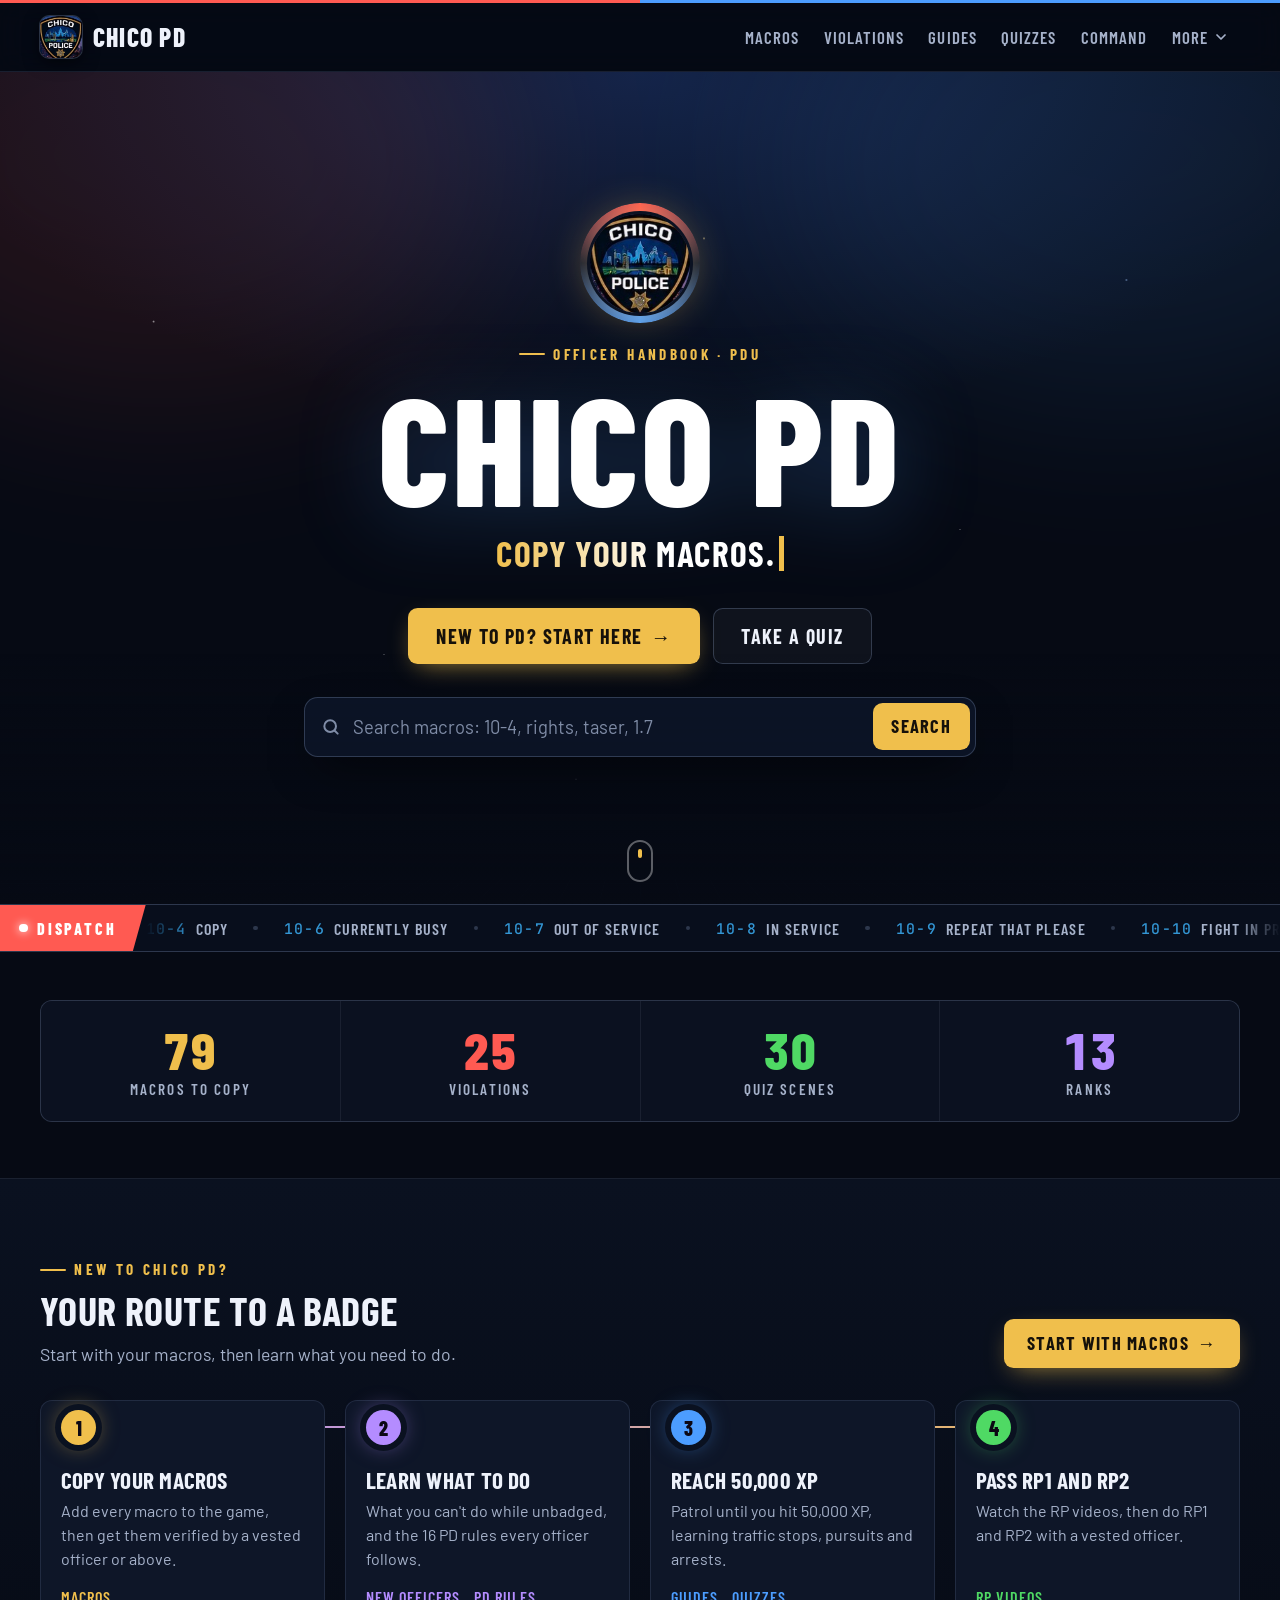
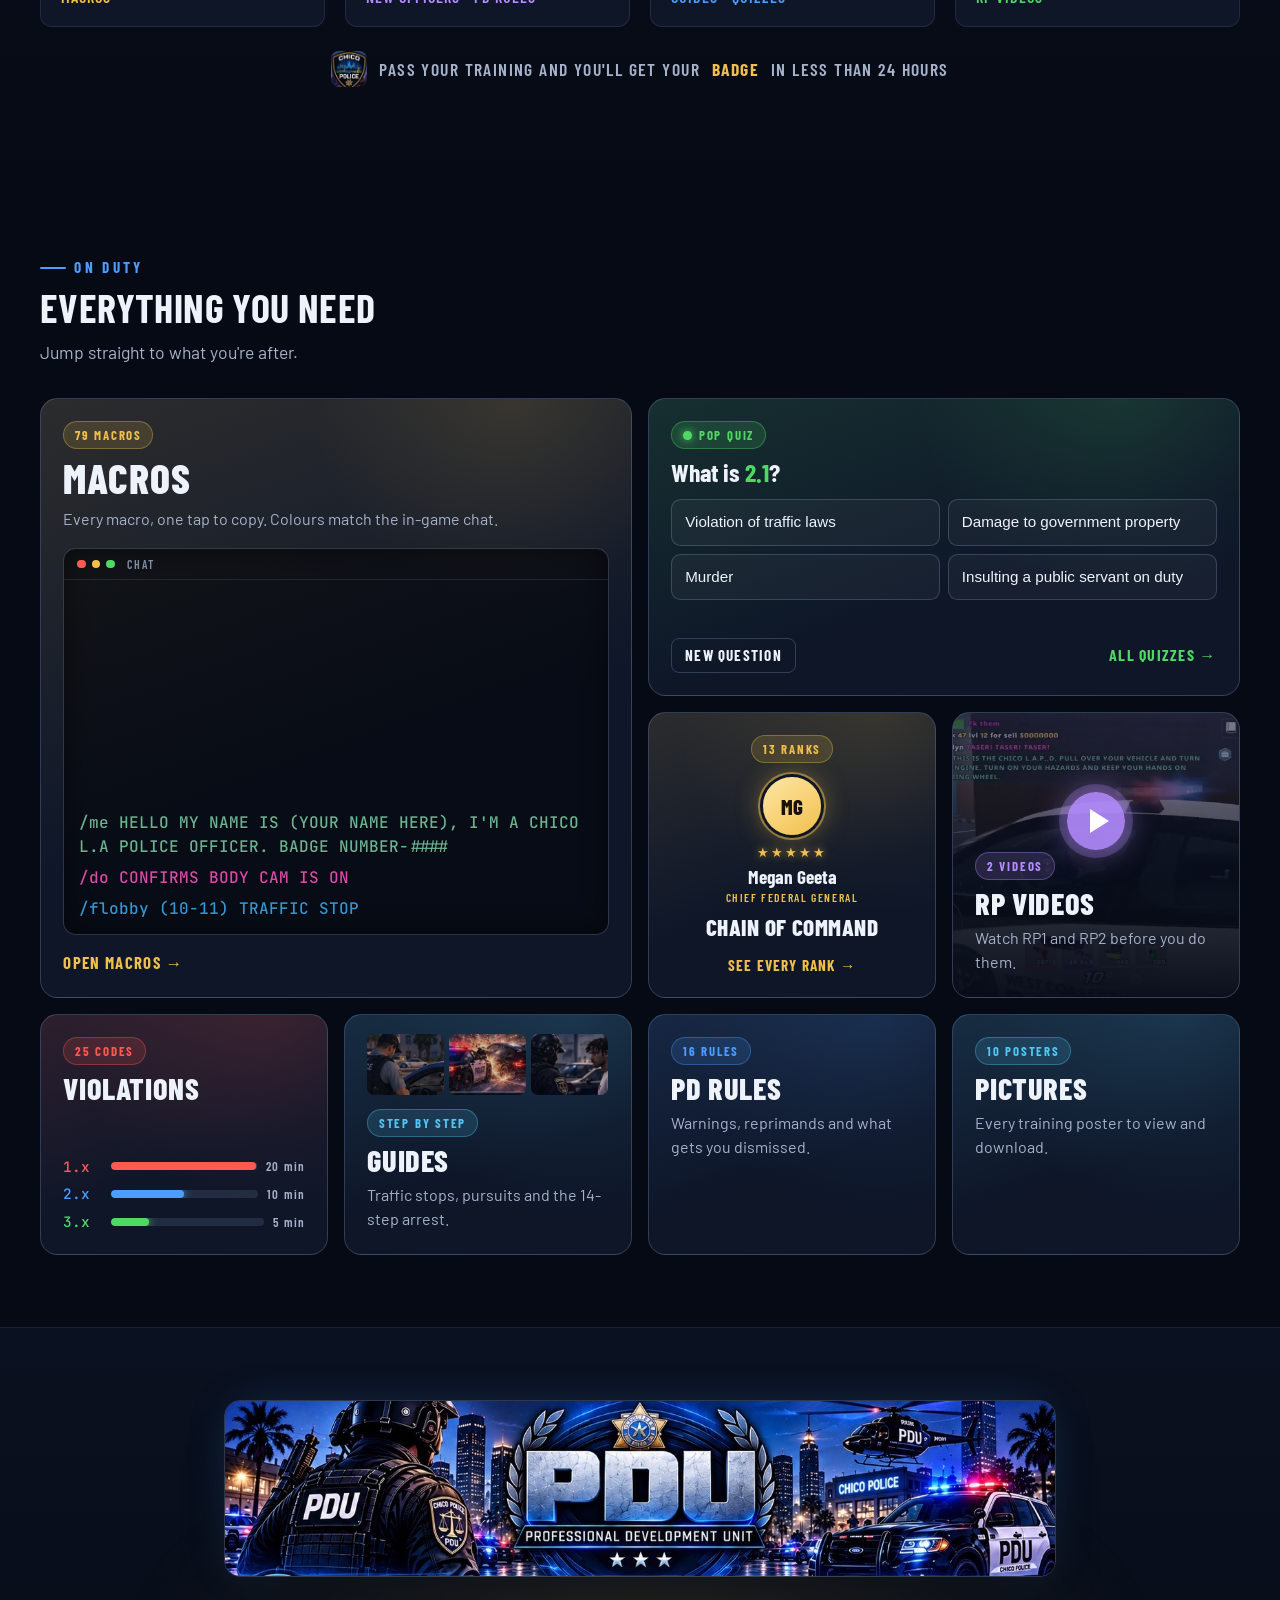
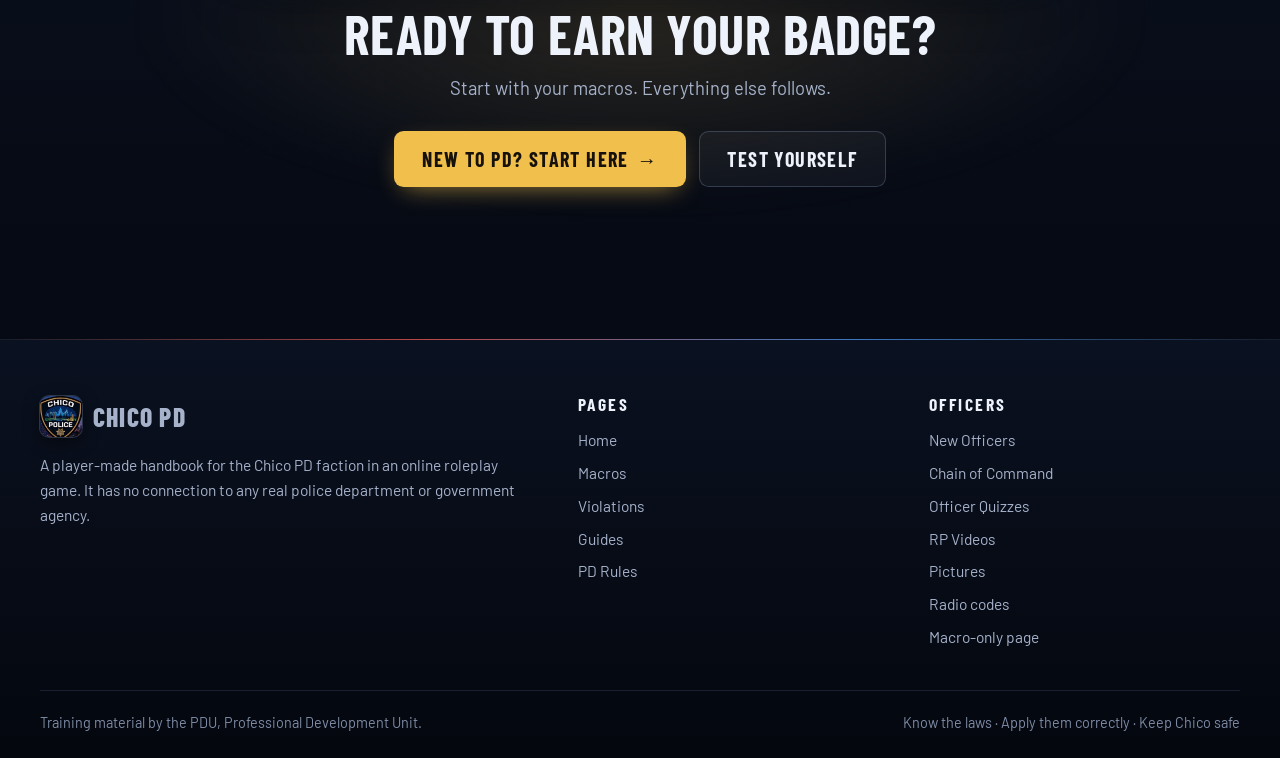
==== commit 69b6a8d4: "Simpler top menu with More dropdown" ====
--- a/index.html
+++ b/index.html
@@ -24,7 +24,7 @@
 <link rel="preconnect" href="https://fonts.googleapis.com">
 <link rel="preconnect" href="https://fonts.gstatic.com" crossorigin>
 <link rel="stylesheet" href="https://fonts.googleapis.com/css2?family=Barlow+Condensed:wght@600;700;800&family=Barlow:wght@400;500;600&family=JetBrains+Mono:wght@500&display=swap">
-<link rel="stylesheet" href="assets/style.css?v=202611250715">
+<link rel="stylesheet" href="assets/style.css?v=202611250740">
 </head>
 <body class="home">
 <a class="skip" href="#main">Skip to content</a>
@@ -33,7 +33,7 @@
   <div class="wrap header-row">
     <a class="brand" href="index.html"><img src="images/crops/badge.jpg" alt="" width="42" height="42">Chico PD</a>
     <button id="nav-toggle" type="button" aria-expanded="false" aria-controls="site-nav"><span class="burger" aria-hidden="true"></span>Menu</button>
-    <nav id="site-nav" aria-label="Main"><a href="index.html" aria-current="page">Home</a><a href="macros.html">Macros</a><a href="violations.html">Violations</a><a href="guides.html">Guides</a><a href="rules.html">PD Rules</a><a href="new-officers.html">New Officers</a><a href="command.html">Command</a><a href="quiz.html">Quizzes</a><a href="rp-videos.html">RP Videos</a><a href="gallery.html">Pictures</a></nav>
+    <nav id="site-nav" aria-label="Main"><a class="nav-home" href="index.html" aria-current="page">Home</a><a href="macros.html">Macros</a><a href="violations.html">Violations</a><a href="guides.html">Guides</a><a href="quiz.html">Quizzes</a><a href="command.html">Command</a><div class="nav-more"><button type="button" class="nav-more-btn" aria-expanded="false" aria-controls="nav-more-menu">More<svg viewBox="0 0 24 24" fill="none" stroke="currentColor" stroke-width="2.6" stroke-linecap="round" stroke-linejoin="round" aria-hidden="true"><path d="m6 9 6 6 6-6"/></svg></button><div class="nav-more-menu" id="nav-more-menu"><a href="new-officers.html">New Officers</a><a href="rules.html">PD Rules</a><a href="rp-videos.html">RP Videos</a><a href="gallery.html">Pictures</a></div></div></nav>
   </div>
 </header>
 <main id="main">
@@ -205,8 +205,8 @@
   <div class="viewer-scroll"><img id="viewer-img" alt=""></div>
 </dialog>
 
-<script src="assets/data.js?v=202611250715"></script>
-<script src="assets/site.js?v=202611250715"></script>
-<script src="assets/home.js?v=202611250715"></script>
+<script src="assets/data.js?v=202611250740"></script>
+<script src="assets/site.js?v=202611250740"></script>
+<script src="assets/home.js?v=202611250740"></script>
 </body>
 </html>
--- a/assets/style.css
+++ b/assets/style.css
@@ -931,3 +931,31 @@
 .bento-top .bento-tag { justify-self: start; }
 .bento-macros .chatbox { flex: 1; display: flex; flex-direction: column; }
 .bento-macros .chatbox-lines { flex: 1; height: auto; min-height: 12rem; }
+
+/* ---------- Top menu: main tabs + "More" ---------- */
+#site-nav { align-items: center; }
+#site-nav .nav-home { display: none; }
+.nav-more { position: relative; }
+.nav-more-btn { display: inline-flex; align-items: center; gap: .3rem; padding: .6rem .7rem; color: var(--muted); background: transparent; border: 0; border-radius: .5rem; font: 600 1.05rem/1 var(--display); letter-spacing: .06em; text-transform: uppercase; cursor: pointer; transition: color .2s, background .2s; }
+.nav-more-btn svg { width: 1rem; height: 1rem; transition: transform .25s var(--ease); }
+.nav-more-btn:hover, .nav-more.is-open .nav-more-btn { color: var(--text); background: rgba(255, 255, 255, .06); }
+.nav-more.is-open .nav-more-btn svg { transform: rotate(180deg); }
+.nav-more.is-current .nav-more-btn { color: var(--gold); }
+.nav-more-menu { position: absolute; right: 0; top: calc(100% + .55rem); z-index: 60; display: grid; min-width: 13rem; padding: .45rem; background: rgba(10, 16, 30, .98); border: 1px solid var(--line-2); border-radius: .8rem; box-shadow: 0 1.5rem 3rem -1rem rgba(0, 0, 0, .9); opacity: 0; visibility: hidden; transform: translateY(-.4rem); transition: opacity .2s, transform .25s var(--ease), visibility 0s .25s; }
+.nav-more.is-open .nav-more-menu { opacity: 1; visibility: visible; transform: none; transition: opacity .2s, transform .25s var(--ease); }
+#site-nav .nav-more-menu a { padding: .75rem .85rem; border-radius: .5rem; }
+#site-nav .nav-more-menu a::after { display: none; }
+#site-nav .nav-more-menu a:hover { background: rgba(255, 255, 255, .06); }
+@media (hover: hover) and (min-width: 64.01em) {
+  .nav-more:hover .nav-more-menu { opacity: 1; visibility: visible; transform: none; transition: opacity .2s, transform .25s var(--ease); }
+  .nav-more::after { content: ""; position: absolute; left: 0; right: 0; top: 100%; height: .7rem; }
+}
+@media (max-width: 64em) {
+  #site-nav { align-items: stretch; }
+  #site-nav .nav-home { display: block; }
+  .nav-more-btn { display: none; }
+  .nav-more { display: contents; }
+  .nav-more-menu { position: static; display: contents; opacity: 1; visibility: visible; transform: none; min-width: 0; padding: 0; background: none; border: 0; box-shadow: none; }
+  #site-nav .nav-more-menu a { padding: .85rem .75rem; }
+}
+@media (max-width: 64em) { #site-nav { background: #080d19; box-shadow: 0 1.5rem 3rem rgba(0, 0, 0, .7); } }
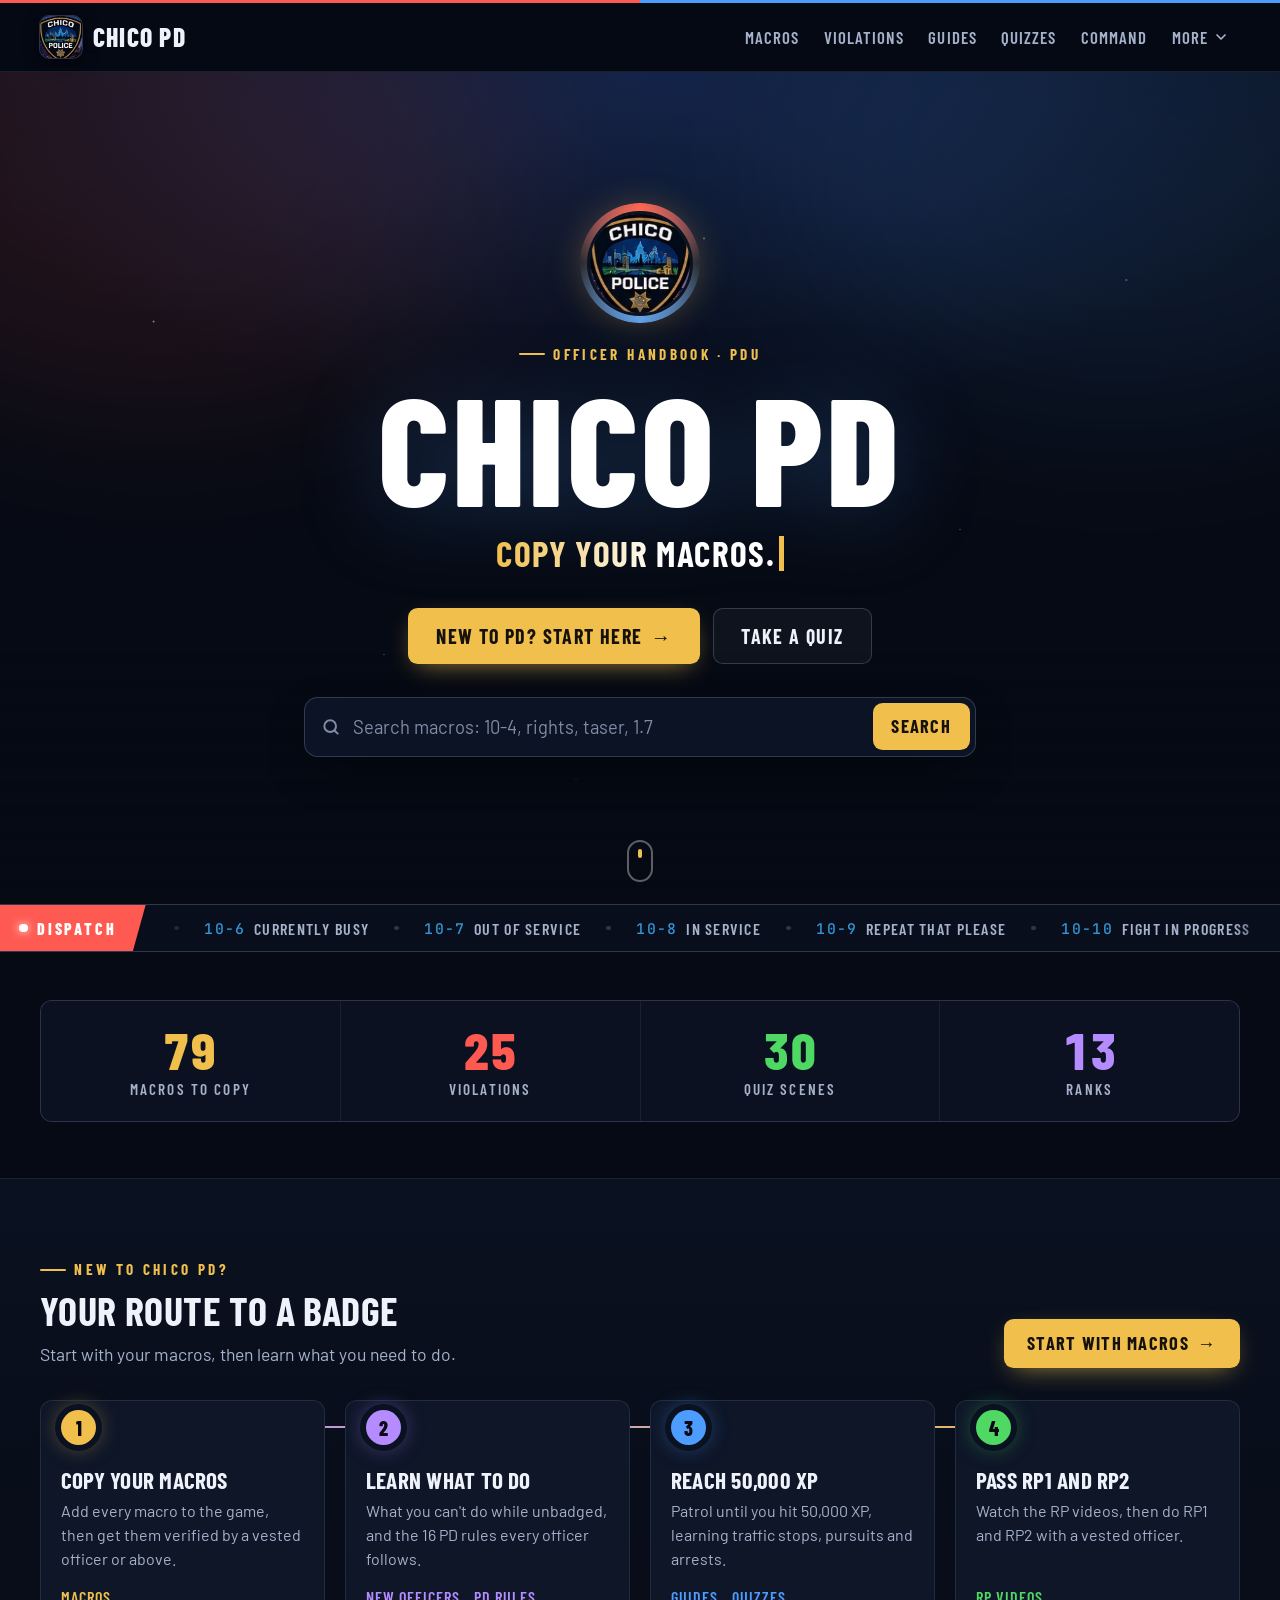
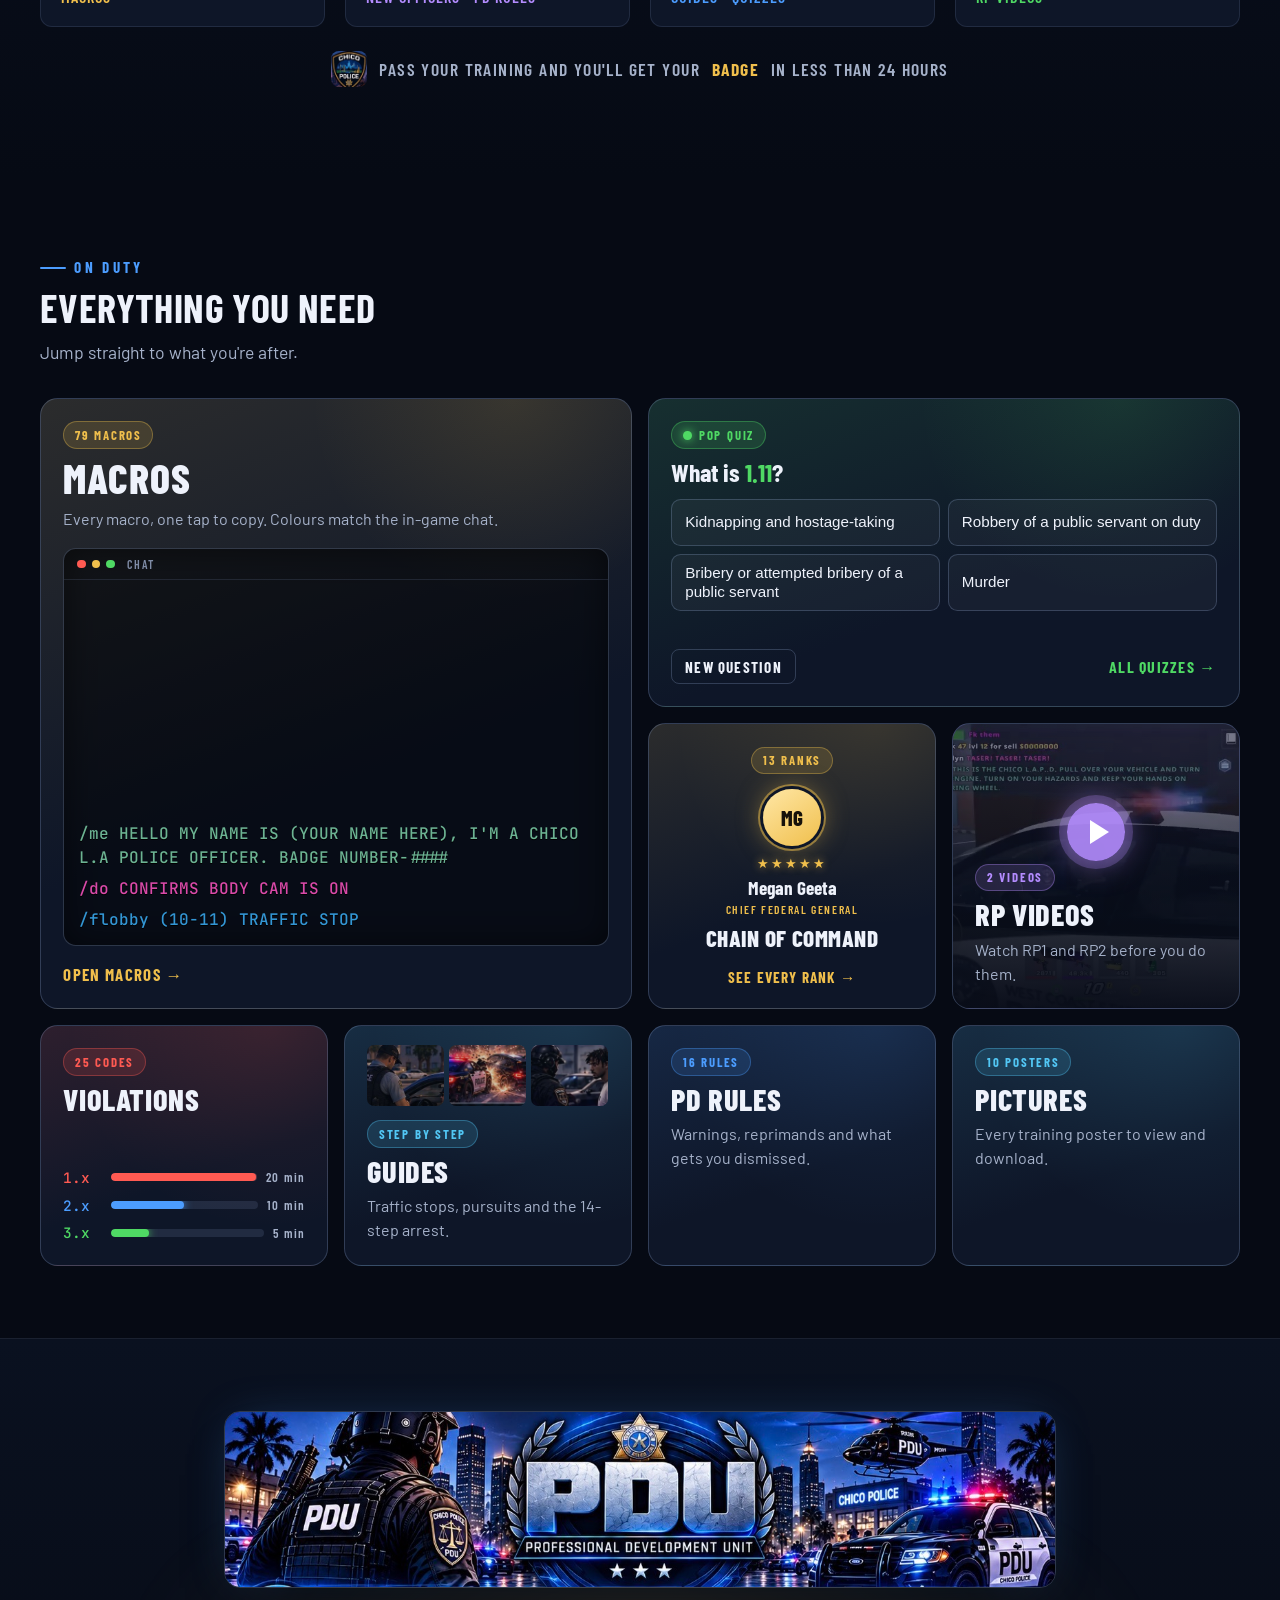
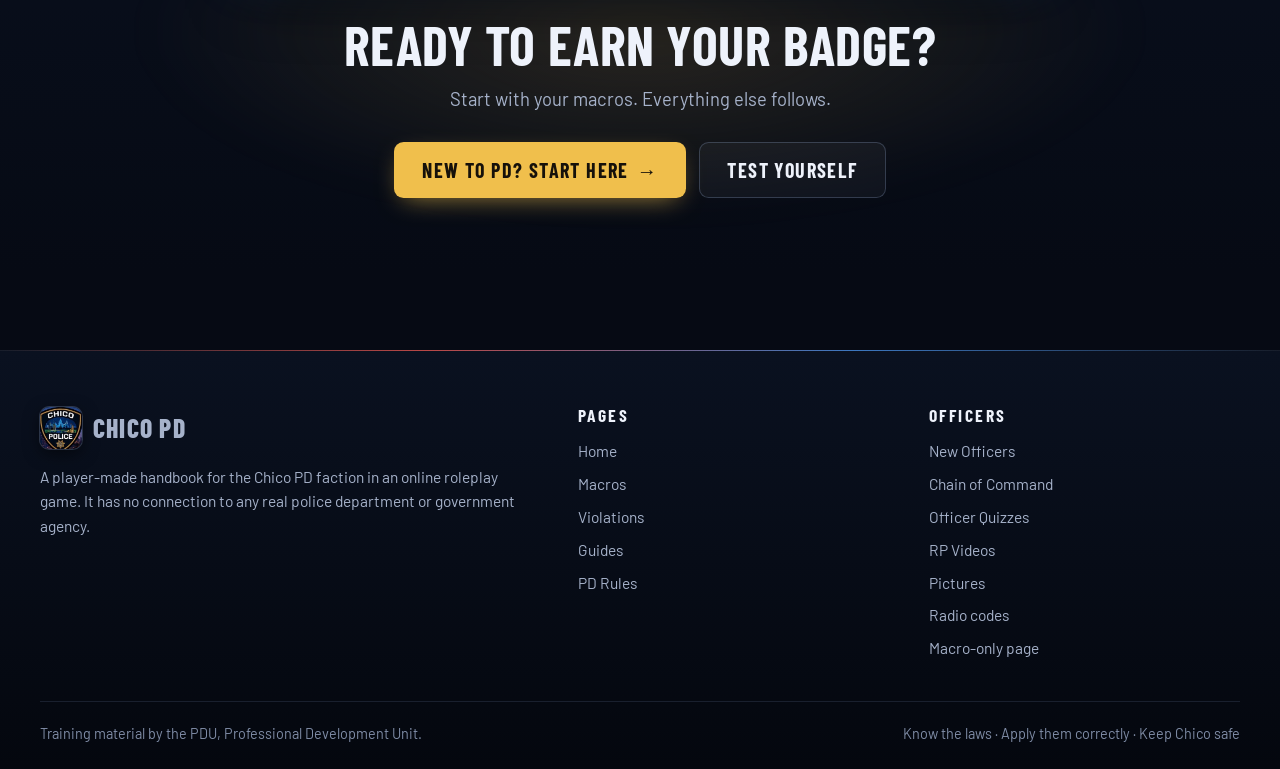
==== commit 6f51a78c: "Dispatch ticker: script-driven, starts immediately, no tap-pause on phones" ====
--- a/index.html
+++ b/index.html
@@ -24,7 +24,7 @@
 <link rel="preconnect" href="https://fonts.googleapis.com">
 <link rel="preconnect" href="https://fonts.gstatic.com" crossorigin>
 <link rel="stylesheet" href="https://fonts.googleapis.com/css2?family=Barlow+Condensed:wght@600;700;800&family=Barlow:wght@400;500;600&family=JetBrains+Mono:wght@500&display=swap">
-<link rel="stylesheet" href="assets/style.css?v=202611250740">
+<link rel="stylesheet" href="assets/style.css?v=202611250810">
 </head>
 <body class="home">
 <a class="skip" href="#main">Skip to content</a>
@@ -205,8 +205,8 @@
   <div class="viewer-scroll"><img id="viewer-img" alt=""></div>
 </dialog>
 
-<script src="assets/data.js?v=202611250740"></script>
-<script src="assets/site.js?v=202611250740"></script>
-<script src="assets/home.js?v=202611250740"></script>
+<script src="assets/data.js?v=202611250810"></script>
+<script src="assets/site.js?v=202611250810"></script>
+<script src="assets/home.js?v=202611250810"></script>
 </body>
 </html>
--- a/assets/style.css
+++ b/assets/style.css
@@ -804,8 +804,7 @@
 .ticker-label { flex: none; display: flex; align-items: center; gap: .55rem; padding: 0 1.2rem; background: var(--red); color: #fff; font: 800 1rem var(--display); letter-spacing: .18em; text-transform: uppercase; clip-path: polygon(0 0, 100% 0, calc(100% - .8rem) 100%, 0 100%); padding-right: 1.8rem; }
 .ticker-dot { display: inline-block; width: .55rem; height: .55rem; border-radius: 50%; background: currentColor; box-shadow: 0 0 .6rem currentColor; animation: caret 1.1s steps(1) infinite; }
 .ticker-track { flex: 1; overflow: hidden; -webkit-mask-image: linear-gradient(90deg, transparent, #000 4%, #000 96%, transparent); mask-image: linear-gradient(90deg, transparent, #000 4%, #000 96%, transparent); }
-.ticker-run { display: flex; width: max-content; animation: ticker 120s linear infinite; }
-.ticker:hover .ticker-run { animation-play-state: paused; }
+.ticker-run { display: flex; width: max-content; will-change: transform; }
 .ticker-set { display: flex; }
 .tk { display: inline-flex; align-items: center; gap: .55rem; padding: .85rem 1.6rem .85rem 0; color: var(--muted); font: 600 1rem var(--display); letter-spacing: .08em; text-transform: uppercase; white-space: nowrap; }
 .tk b { color: var(--chat-flobby); font: 500 .92rem var(--mono); }
@@ -926,7 +925,7 @@
   .xhero-scroll { display: none; }
 }
 @media (prefers-reduced-motion: reduce) {
-  .xhero-beam, .xhero-glow, .xhero-floor, .xhero-dust, .xhero-ring, .xhero-badge img, .xhero-title .shine, .xhero-cta-pulse, .xhero-caret, .xhero-scroll span, .ticker-run, .mini-avatar, .lb i::after { animation: none; }
+  .xhero-beam, .xhero-glow, .xhero-floor, .xhero-dust, .xhero-ring, .xhero-badge img, .xhero-title .shine, .xhero-cta-pulse, .xhero-caret, .xhero-scroll span, .mini-avatar, .lb i::after { animation: none; }
 }
 .bento-top .bento-tag { justify-self: start; }
 .bento-macros .chatbox { flex: 1; display: flex; flex-direction: column; }
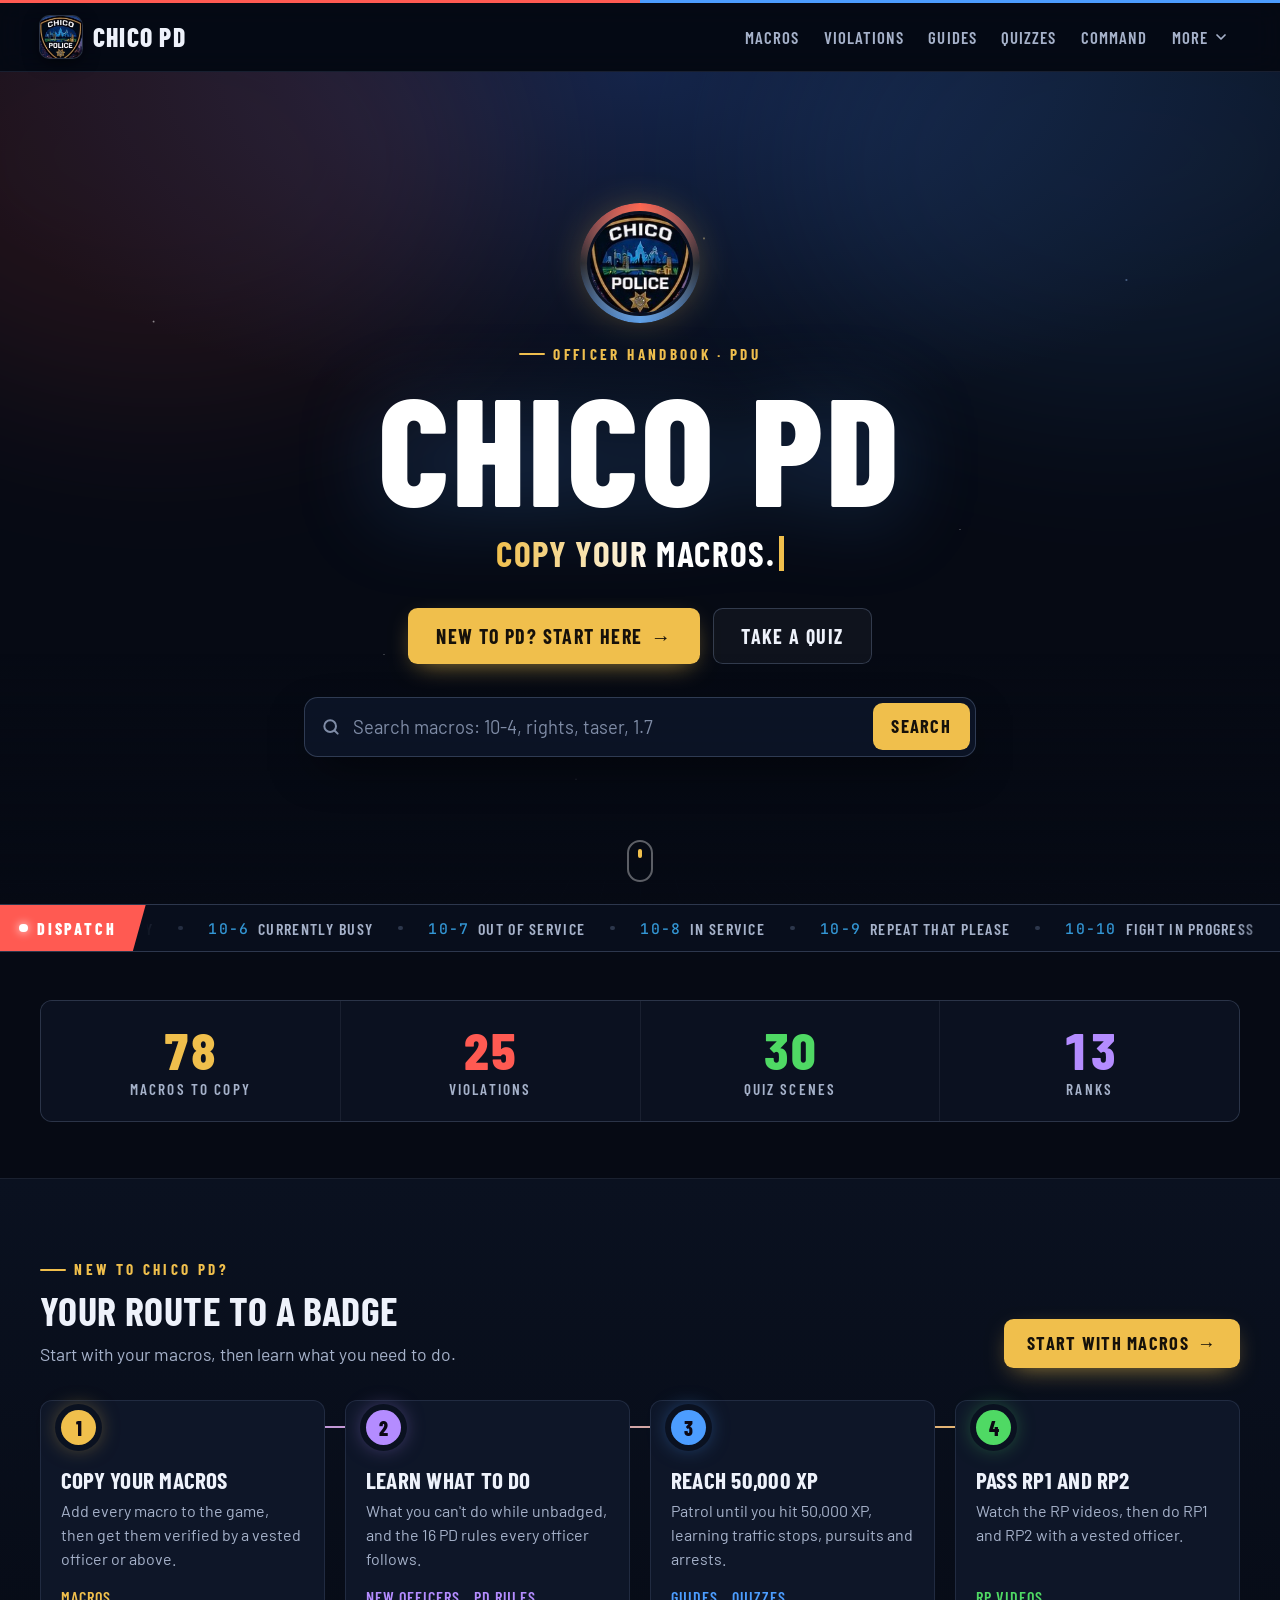
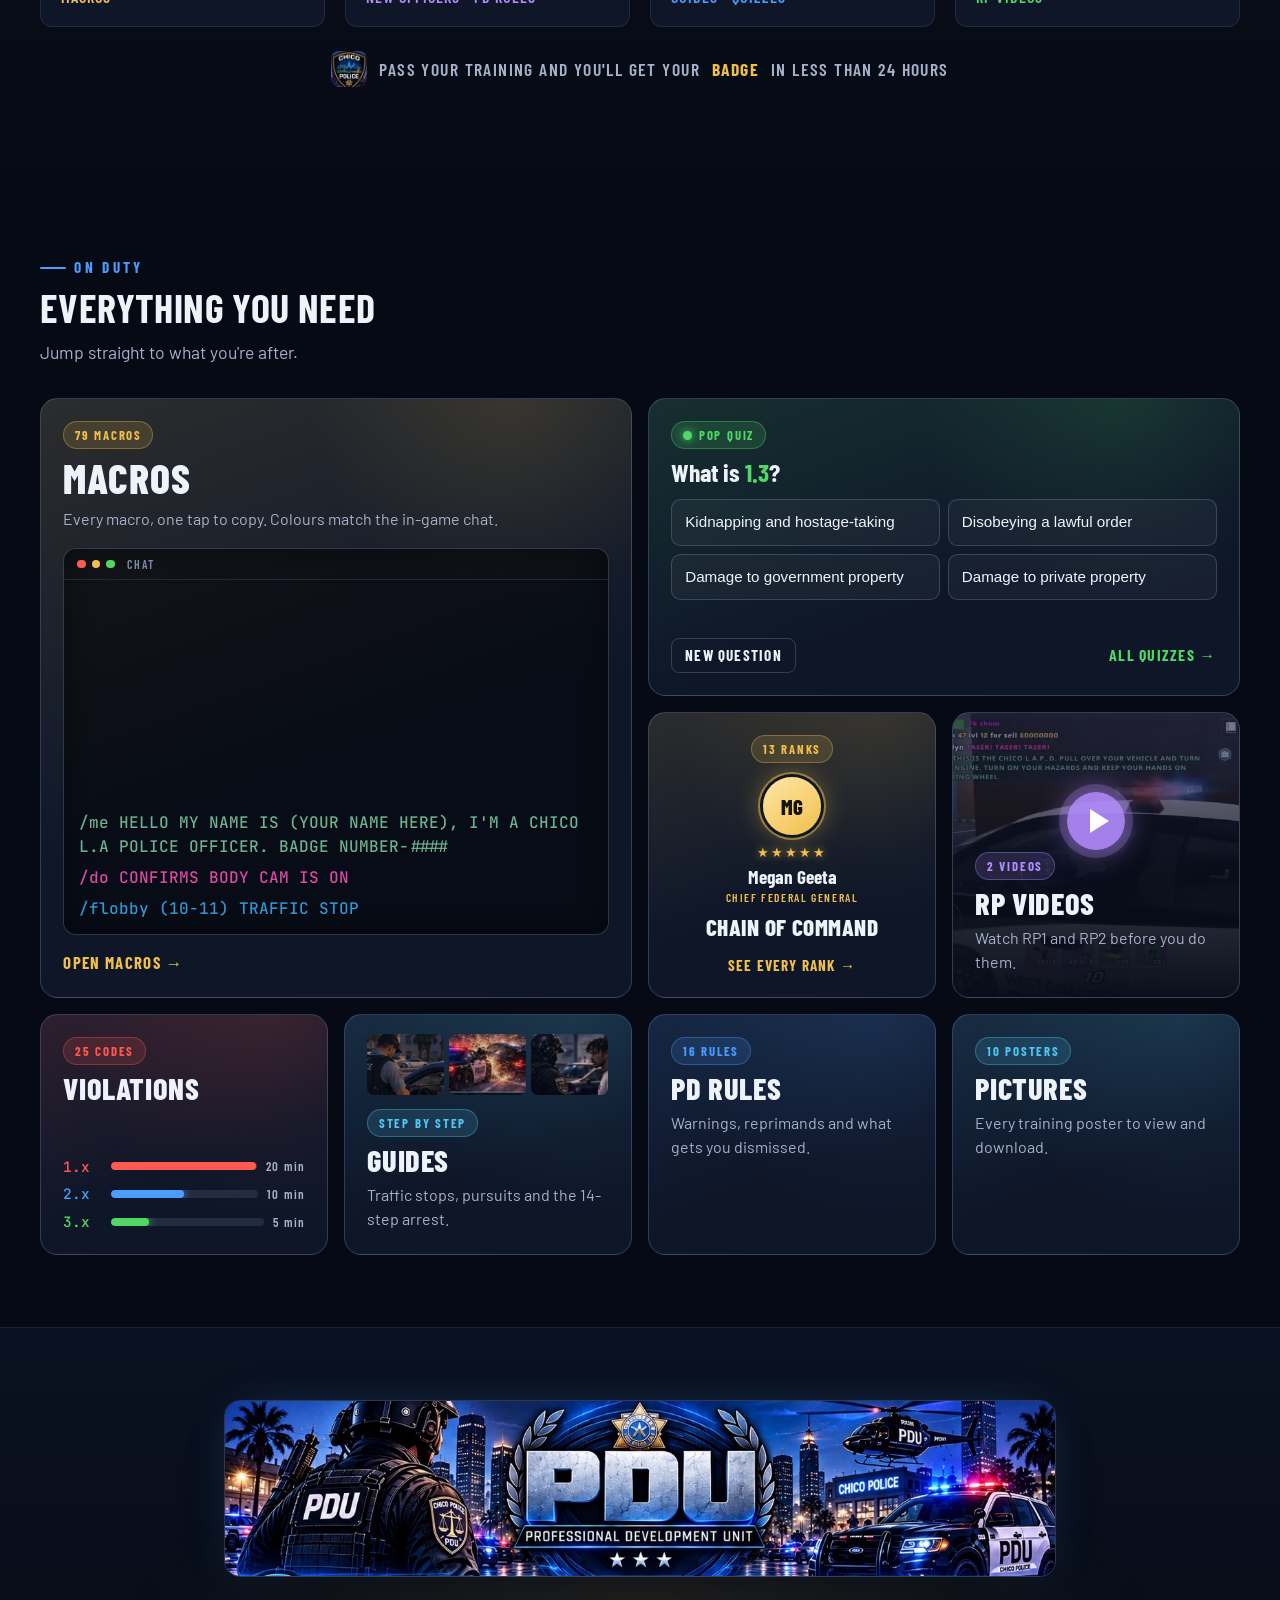
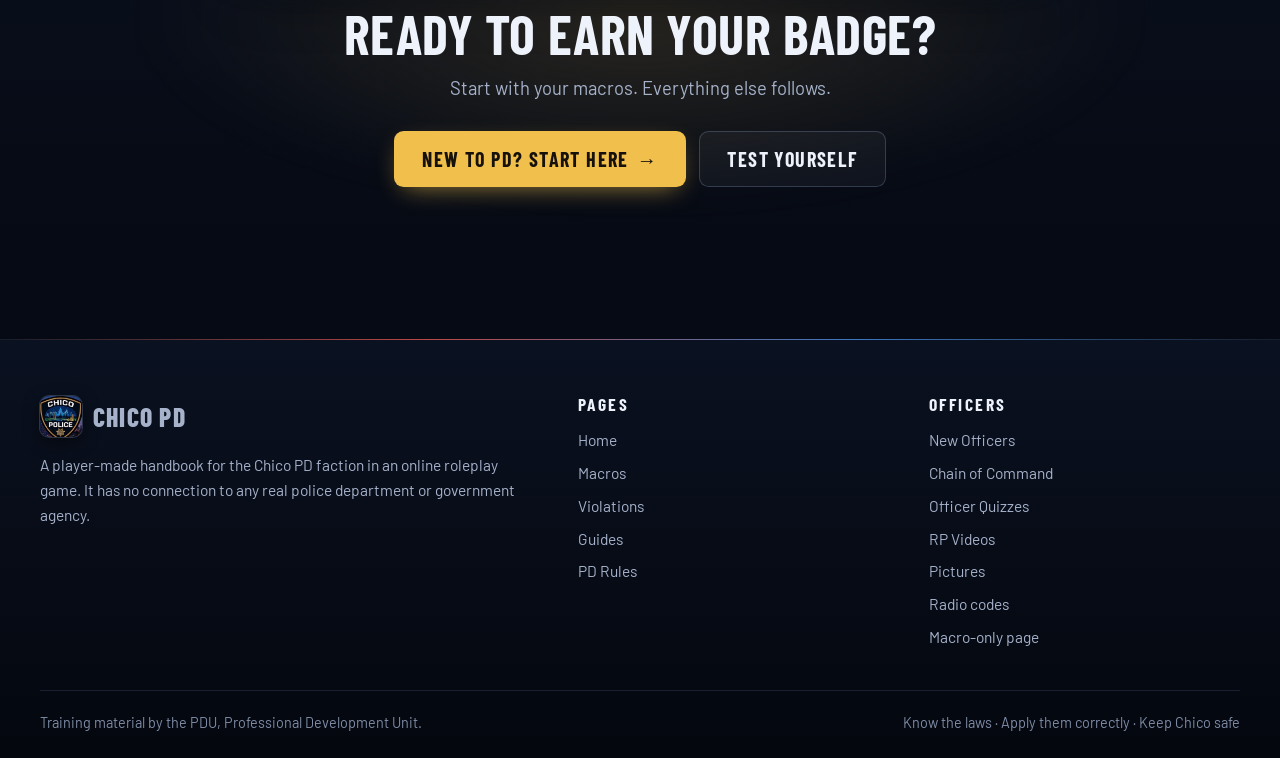
==== commit cce718cb: "Rename Smooth to MG Smooth" ====
--- a/index.html
+++ b/index.html
@@ -24,7 +24,7 @@
 <link rel="preconnect" href="https://fonts.googleapis.com">
 <link rel="preconnect" href="https://fonts.gstatic.com" crossorigin>
 <link rel="stylesheet" href="https://fonts.googleapis.com/css2?family=Barlow+Condensed:wght@600;700;800&family=Barlow:wght@400;500;600&family=JetBrains+Mono:wght@500&display=swap">
-<link rel="stylesheet" href="assets/style.css?v=202611250810">
+<link rel="stylesheet" href="assets/style.css?v=202611250820">
 </head>
 <body class="home">
 <a class="skip" href="#main">Skip to content</a>
@@ -205,8 +205,8 @@
   <div class="viewer-scroll"><img id="viewer-img" alt=""></div>
 </dialog>
 
-<script src="assets/data.js?v=202611250810"></script>
-<script src="assets/site.js?v=202611250810"></script>
-<script src="assets/home.js?v=202611250810"></script>
+<script src="assets/data.js?v=202611250820"></script>
+<script src="assets/site.js?v=202611250820"></script>
+<script src="assets/home.js?v=202611250820"></script>
 </body>
 </html>
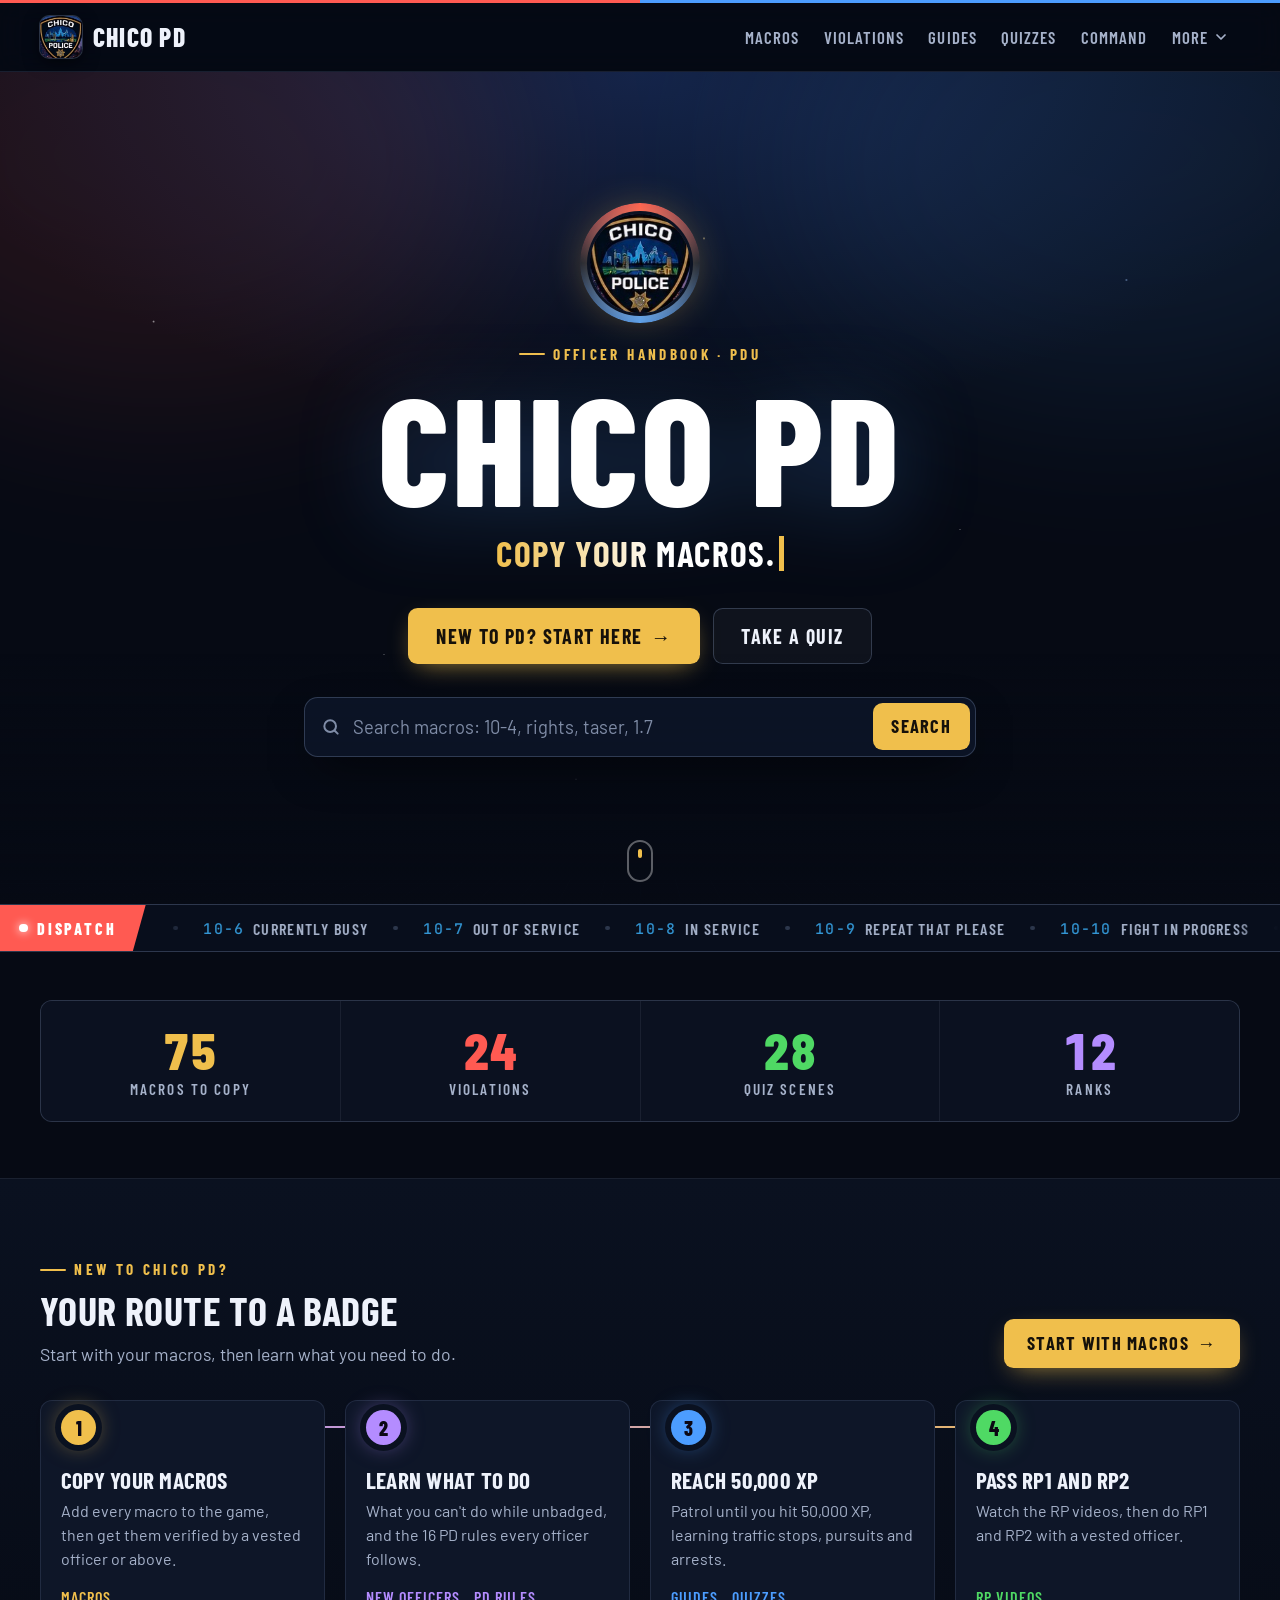
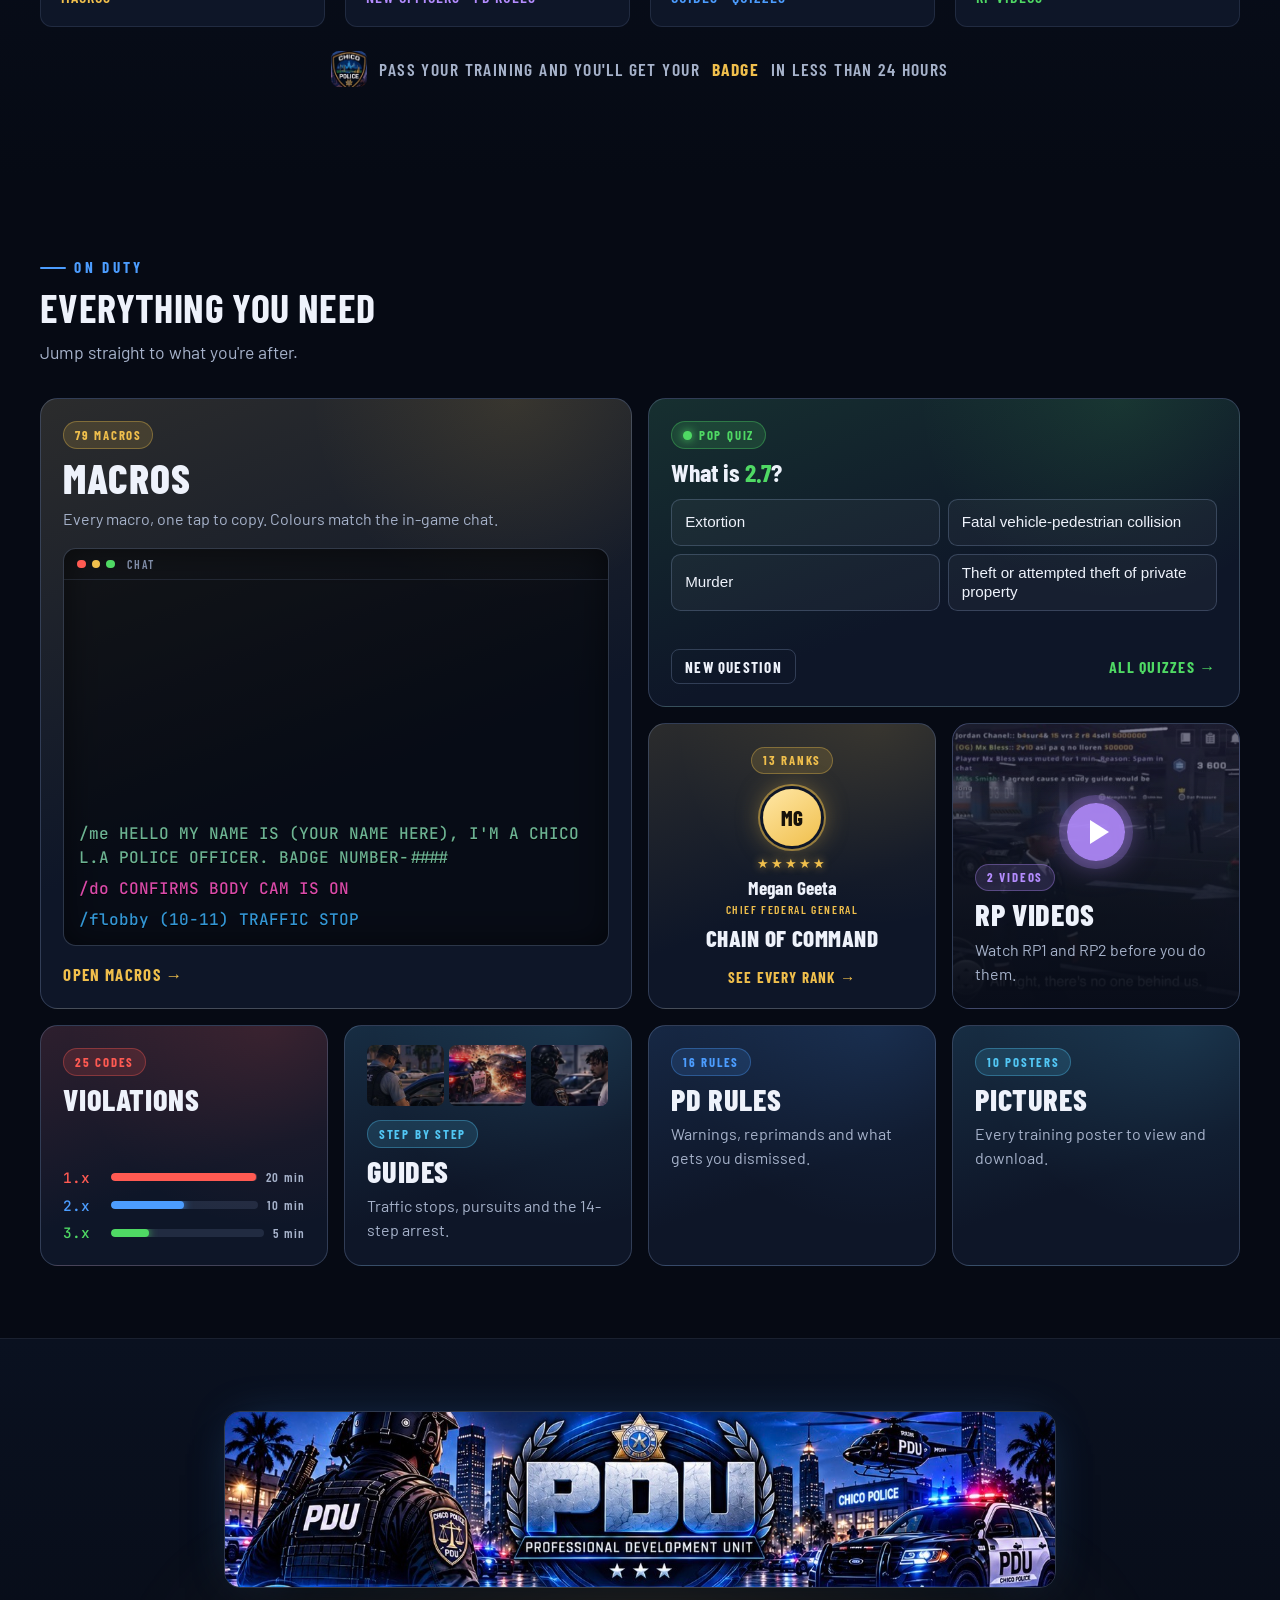
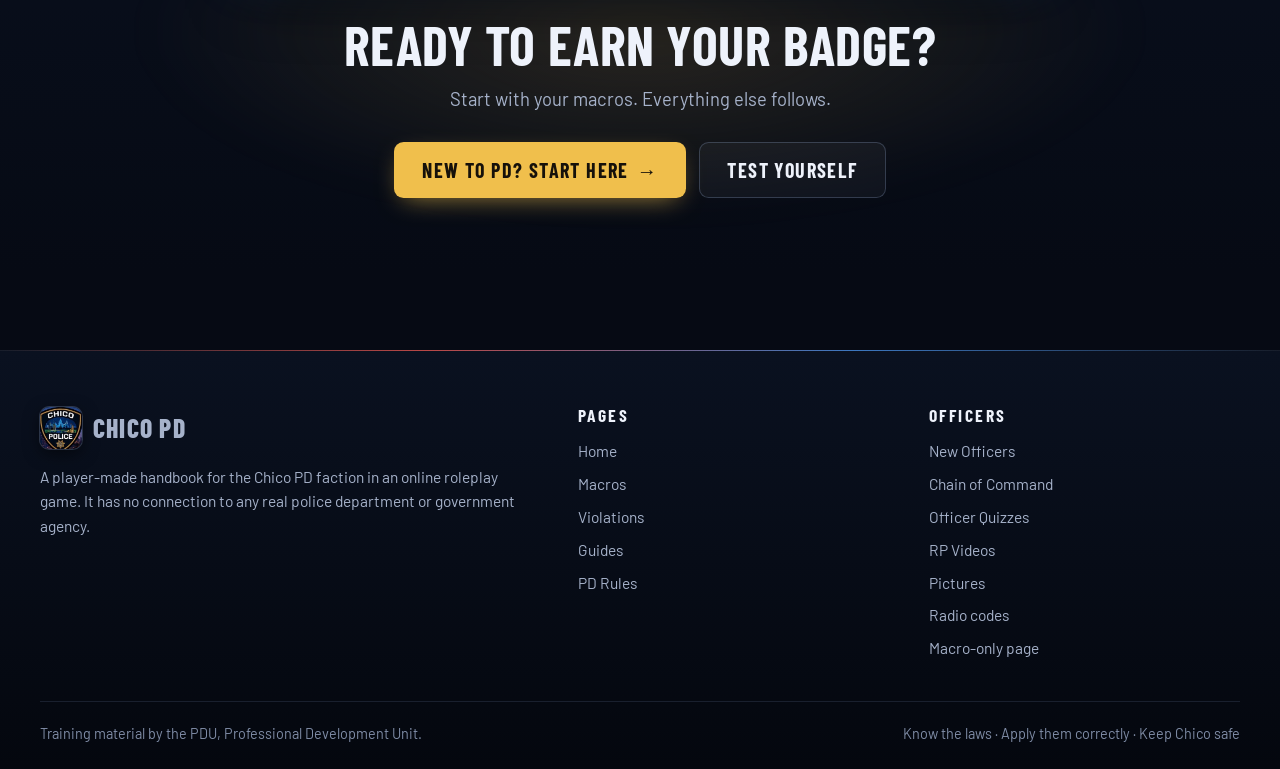
==== commit b602fec3: "Swap RP1 and RP2 videos" ====
--- a/index.html
+++ b/index.html
@@ -24,7 +24,7 @@
 <link rel="preconnect" href="https://fonts.googleapis.com">
 <link rel="preconnect" href="https://fonts.gstatic.com" crossorigin>
 <link rel="stylesheet" href="https://fonts.googleapis.com/css2?family=Barlow+Condensed:wght@600;700;800&family=Barlow:wght@400;500;600&family=JetBrains+Mono:wght@500&display=swap">
-<link rel="stylesheet" href="assets/style.css?v=202611250820">
+<link rel="stylesheet" href="assets/style.css?v=202611250830">
 </head>
 <body class="home">
 <a class="skip" href="#main">Skip to content</a>
@@ -127,7 +127,7 @@
       </a>
 
       <a class="bento-tile bento-video tone-purple" href="rp-videos.html">
-        <div class="bento-video-img"><img src="videos/rp1-traffic-stop.jpg" alt="" loading="lazy"><span class="play" aria-hidden="true"></span></div>
+        <div class="bento-video-img"><img src="videos/rp1-traffic-stop.jpg?swap=1" alt="" loading="lazy"><span class="play" aria-hidden="true"></span></div>
         <span class="bento-tag">2 videos</span>
         <h3>RP Videos</h3>
         <p>Watch RP1 and RP2 before you do them.</p>
@@ -205,8 +205,8 @@
   <div class="viewer-scroll"><img id="viewer-img" alt=""></div>
 </dialog>
 
-<script src="assets/data.js?v=202611250820"></script>
-<script src="assets/site.js?v=202611250820"></script>
-<script src="assets/home.js?v=202611250820"></script>
+<script src="assets/data.js?v=202611250830"></script>
+<script src="assets/site.js?v=202611250830"></script>
+<script src="assets/home.js?v=202611250830"></script>
 </body>
 </html>
